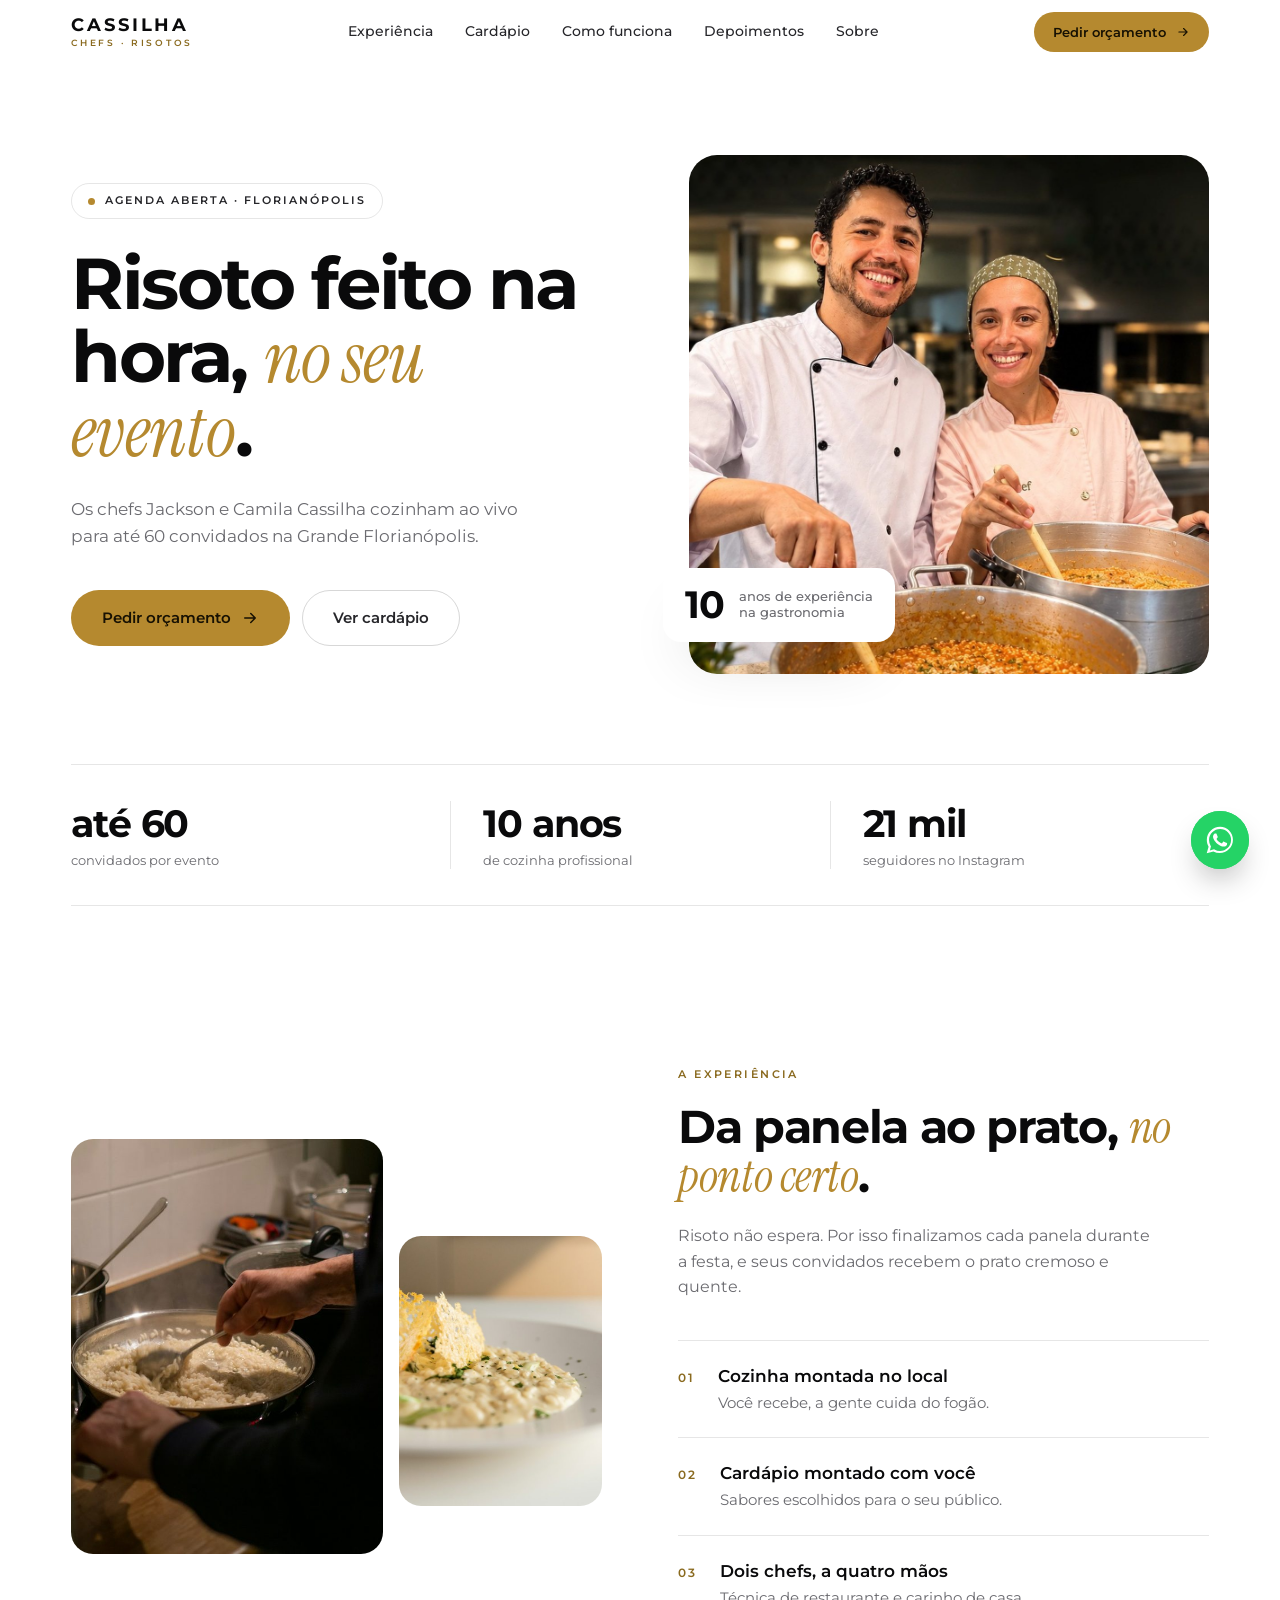
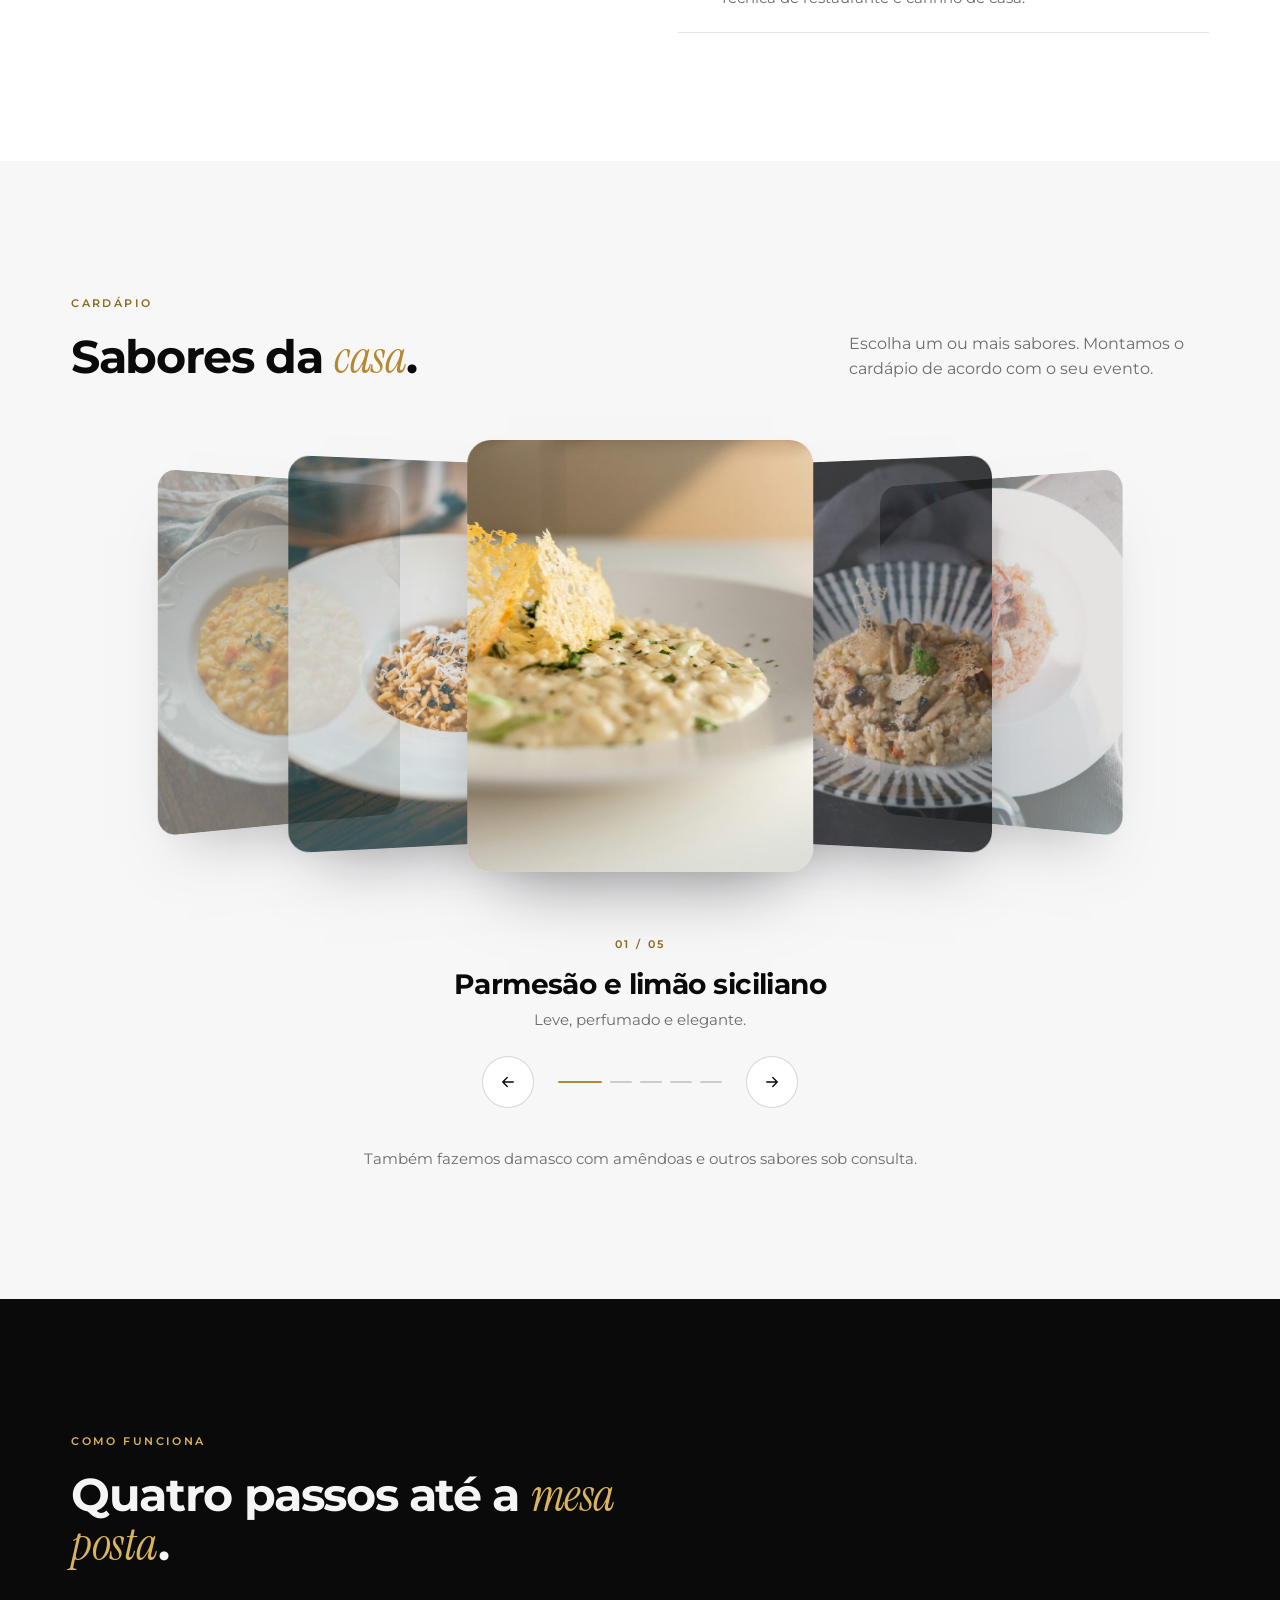
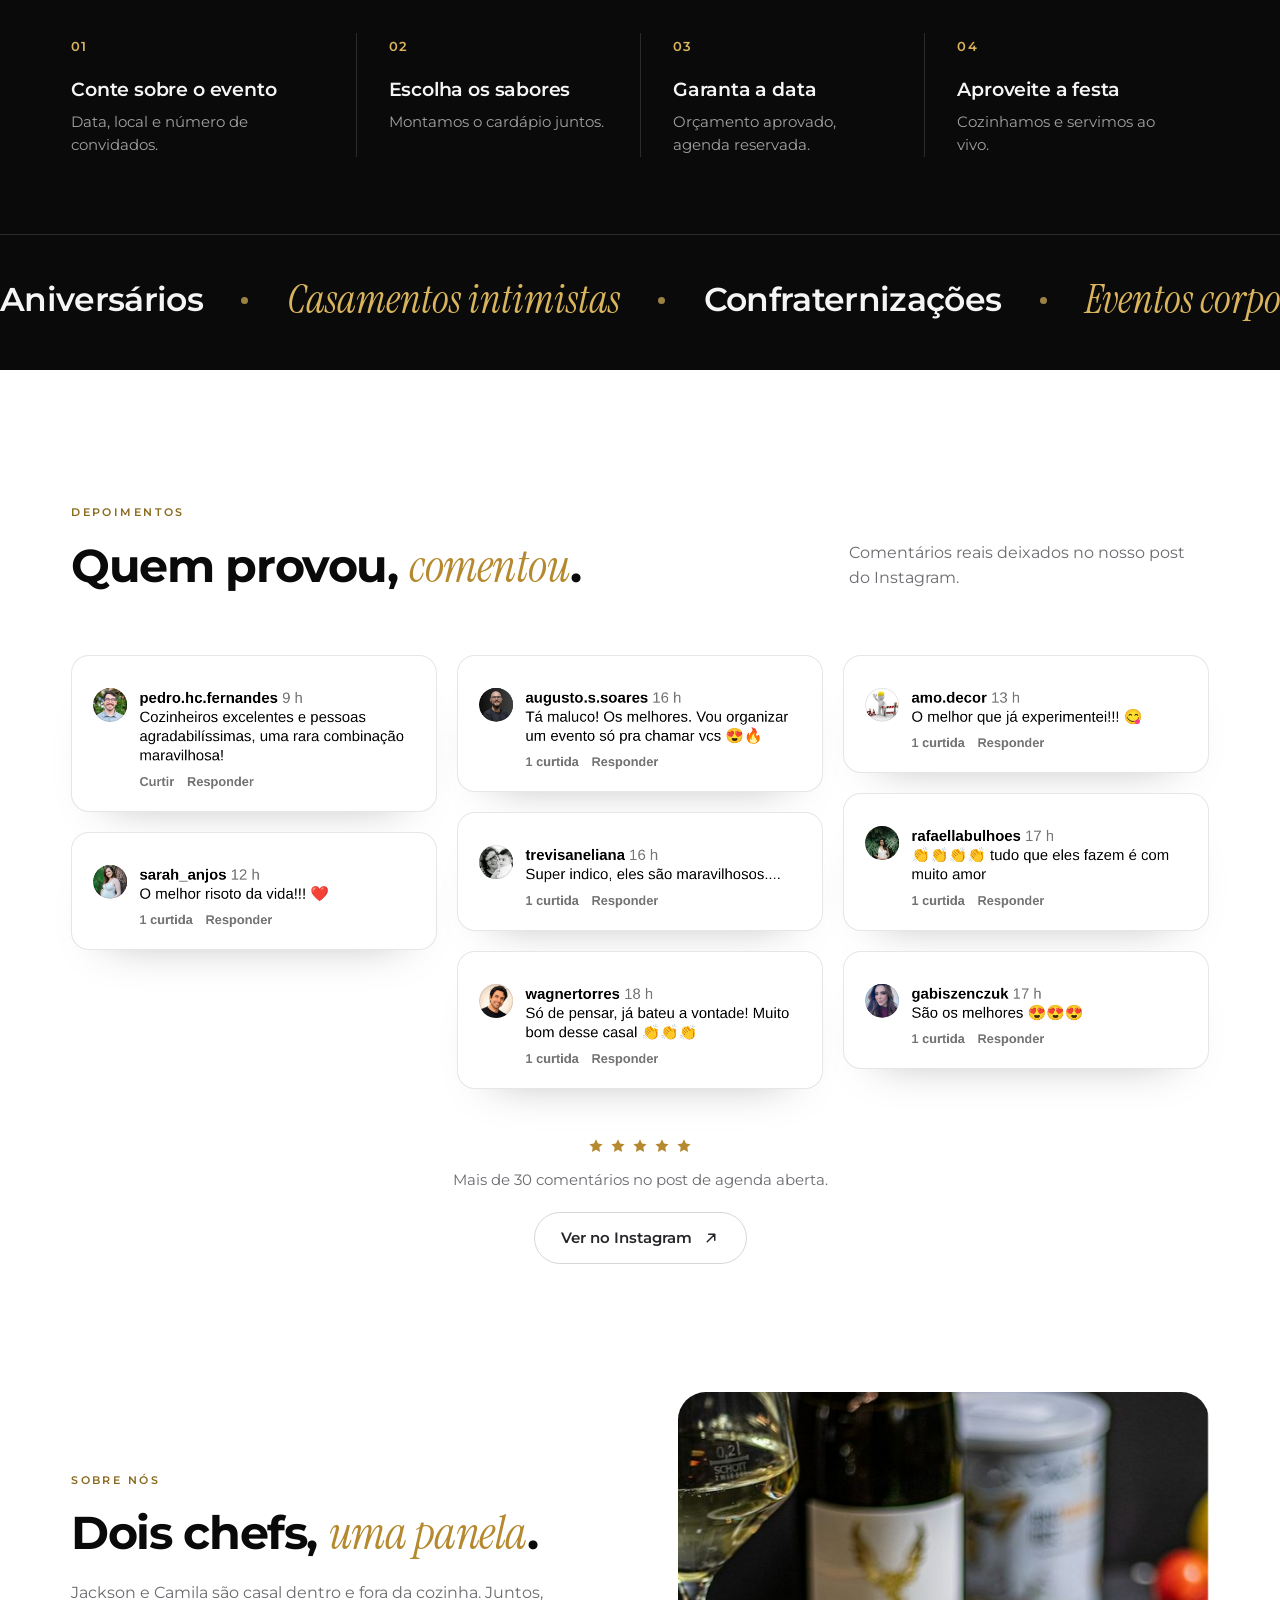
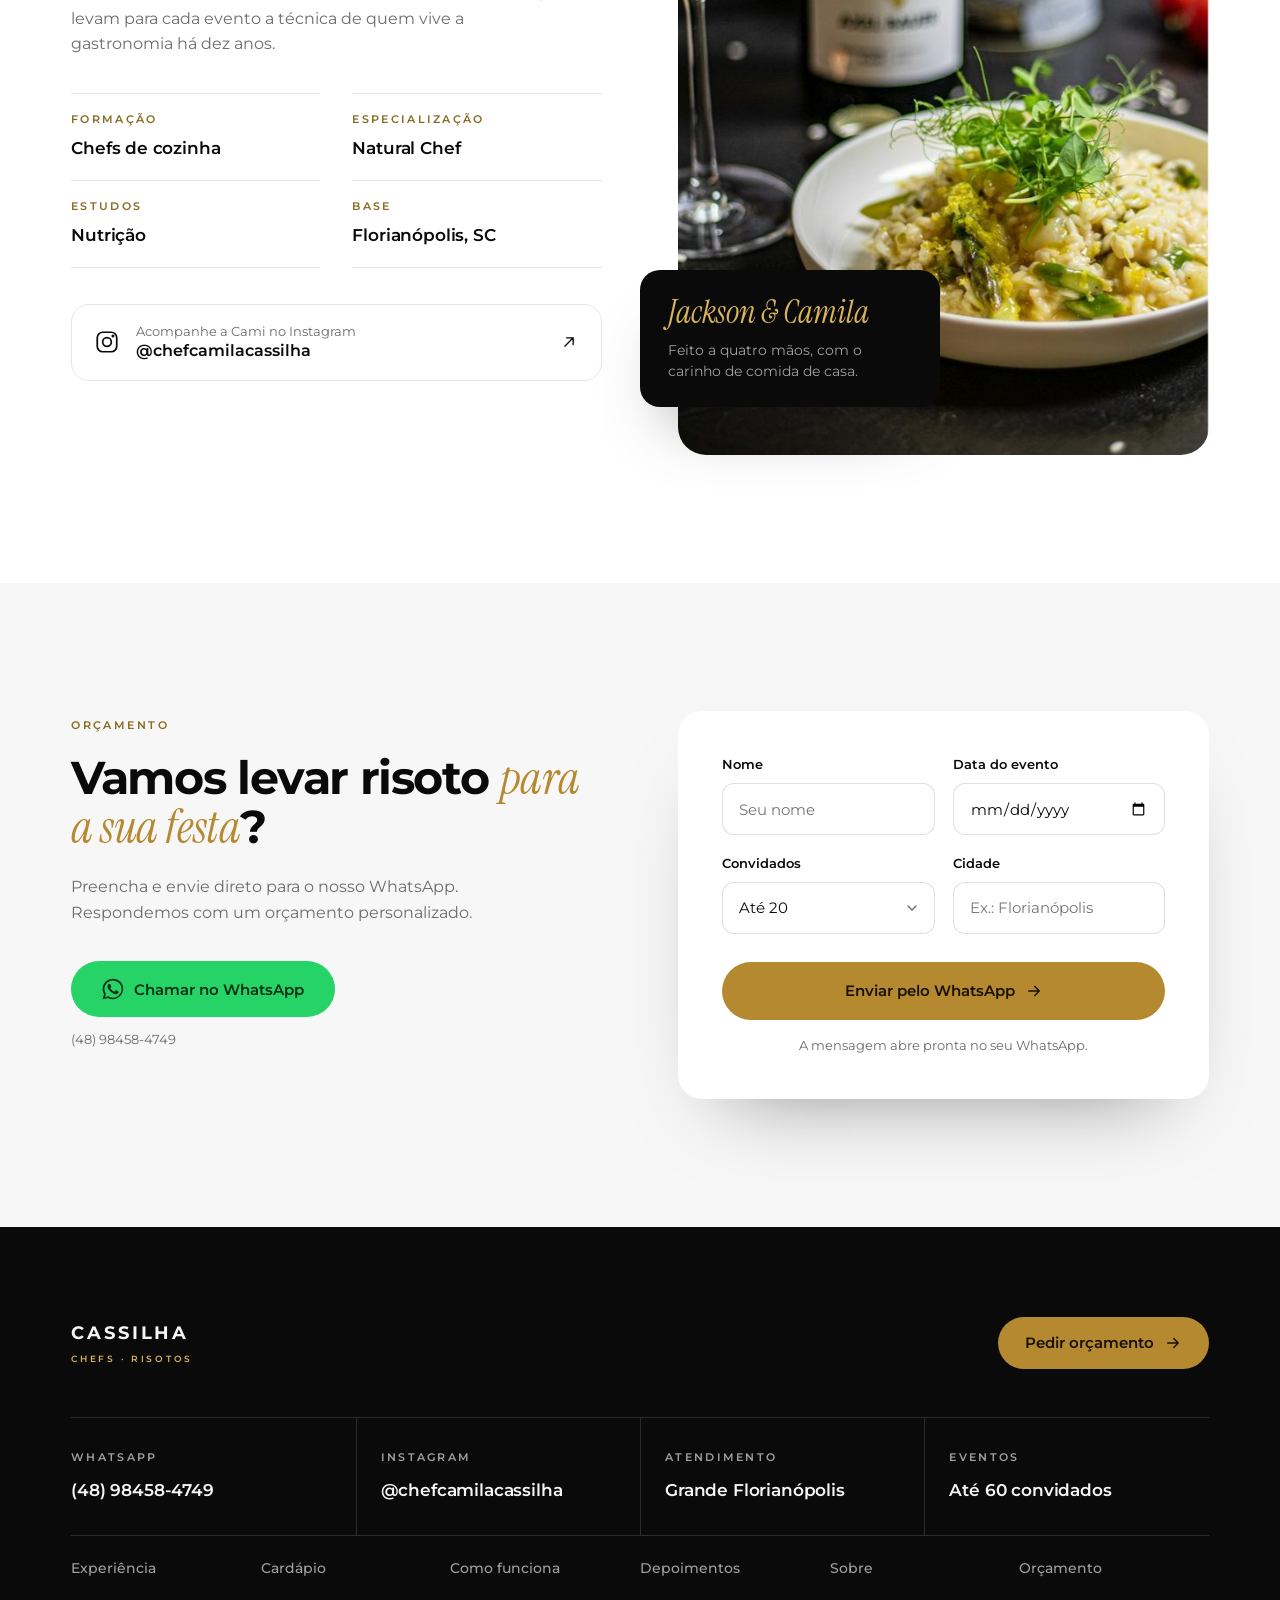
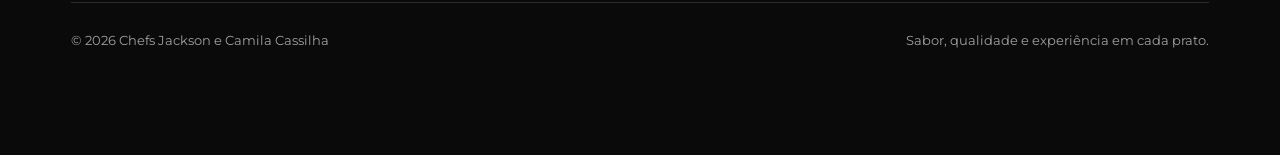
==== index.html @ e29309ba "Carrossel 3D, prints reais de depoimentos, faixa de eventos, menu compacto e botão flutuante de What" ====
<!DOCTYPE html>
<html lang="pt-BR">
<head>
<meta charset="UTF-8">
<meta name="viewport" content="width=device-width, initial-scale=1">
<title>Chefs Cassilha · Risoto para eventos em Florianópolis</title>
<meta name="description" content="Os chefs Jackson e Camila Cassilha cozinham risoto ao vivo no seu evento, para até 60 convidados na Grande Florianópolis. Peça seu orçamento pelo WhatsApp.">
<meta property="og:title" content="Chefs Cassilha · Risoto feito na hora, no seu evento">
<meta property="og:description" content="Risoto finalizado ao vivo para até 60 convidados na Grande Florianópolis. Agenda aberta.">
<meta property="og:image" content="https://luizpborba.github.io/chef-camila-cassilha/img/chefs.jpg">
<meta property="og:url" content="https://luizpborba.github.io/chef-camila-cassilha/">
<meta property="og:type" content="website">
<meta name="theme-color" content="#ffffff">
<link rel="icon" href="data:image/svg+xml,<svg xmlns='http://www.w3.org/2000/svg' viewBox='0 0 64 64'><rect width='64' height='64' rx='14' fill='%230A0A0B'/><text x='32' y='44' font-family='Arial' font-weight='700' font-size='34' fill='%23D9B45C' text-anchor='middle'>C</text></svg>">
<link rel="preconnect" href="https://fonts.googleapis.com">
<link rel="preconnect" href="https://fonts.gstatic.com" crossorigin>
<link href="https://fonts.googleapis.com/css2?family=Montserrat:wght@400;500;600;700&family=Instrument+Serif:ital@1&display=swap" rel="stylesheet">
<link rel="stylesheet" href="css/style.css">
</head>
<body>

<header class="topo" id="topo">
  <div class="wrap topo-in">
    <a href="#inicio" class="logo" aria-label="Chefs Cassilha, início">
      <span class="logo-nome">CASSILHA</span>
      <span class="logo-sub">CHEFS · RISOTOS</span>
    </a>
    <nav class="nav" id="nav" aria-label="Principal">
      <a href="#experiencia">Experiência</a>
      <a href="#cardapio">Cardápio</a>
      <a href="#como-funciona">Como funciona</a>
      <a href="#depoimentos">Depoimentos</a>
      <a href="#sobre">Sobre</a>
      <a href="#contato" class="nav-cta">Pedir orçamento</a>
    </nav>
    <div class="topo-acoes">
      <a class="btn btn-ouro btn-sm" href="https://wa.me/5548984584749?text=Ol%C3%A1!%20Vim%20pelo%20site%20e%20quero%20um%20or%C3%A7amento%20de%20risoto%20para%20o%20meu%20evento." target="_blank" rel="noopener" data-evento="whatsapp_topo">
        <span class="so-desk">Pedir orçamento</span><span class="so-mob">Orçamento</span>
        <svg viewBox="0 0 24 24" aria-hidden="true"><path d="M5 12h14M13 6l6 6-6 6"/></svg>
      </a>
      <button class="burger" id="burger" aria-label="Abrir menu" aria-expanded="false" aria-controls="nav">
        <span></span><span></span>
      </button>
    </div>
  </div>
</header>

<main>
  <!-- Hero -->
  <section class="hero" id="inicio">
    <div class="wrap hero-grid">
      <div class="hero-texto revela">
        <span class="selo"><i></i>AGENDA ABERTA · FLORIANÓPOLIS</span>
        <h1>Risoto feito na hora, <em>no seu evento</em>.</h1>
        <p class="lead">Os chefs Jackson e Camila Cassilha cozinham ao vivo para até 60 convidados na Grande Florianópolis.</p>
        <div class="ctas">
          <a class="btn btn-ouro btn-lg" href="https://wa.me/5548984584749?text=Ol%C3%A1!%20Vim%20pelo%20site%20e%20quero%20um%20or%C3%A7amento%20de%20risoto%20para%20o%20meu%20evento." target="_blank" rel="noopener" data-evento="whatsapp_hero">
            Pedir orçamento
            <svg viewBox="0 0 24 24" aria-hidden="true"><path d="M5 12h14M13 6l6 6-6 6"/></svg>
          </a>
          <a class="btn btn-linha btn-lg" href="#cardapio">Ver cardápio</a>
        </div>
      </div>
      <figure class="hero-foto revela">
        <img src="img/chefs.jpg" alt="Chefs Jackson e Camila Cassilha sorrindo enquanto preparam risoto em grandes panelas" width="1400" height="1155" fetchpriority="high">
        <figcaption class="hero-selo">
          <strong>10</strong>
          <span>anos de experiência<br>na gastronomia</span>
        </figcaption>
      </figure>
    </div>
  </section>

  <!-- Números -->
  <section class="numeros">
    <div class="wrap">
      <div class="stats revela">
        <div><strong>até 60</strong><span>convidados por evento</span></div>
        <div><strong>10 anos</strong><span>de cozinha profissional</span></div>
        <div><strong>21 mil</strong><span>seguidores no Instagram</span></div>
      </div>
    </div>
  </section>

  <!-- Experiência -->
  <section class="sec experiencia" id="experiencia">
    <div class="wrap split">
      <div class="exp-fotos revela">
        <img class="exp-a" src="img/preparo.jpg" alt="Chef mexendo o risoto na panela" width="1100" height="733" loading="lazy">
        <img class="exp-b" src="img/risoto-parmesao.jpg" alt="Prato de risoto cremoso com crocante de parmesão" width="1100" height="705" loading="lazy">
      </div>
      <div class="revela">
        <span class="rotulo">A EXPERIÊNCIA</span>
        <h2>Da panela ao prato, <em>no ponto certo</em>.</h2>
        <p class="lead">Risoto não espera. Por isso finalizamos cada panela durante a festa, e seus convidados recebem o prato cremoso e quente.</p>
        <ol class="lista">
          <li><span>01</span><div><strong>Cozinha montada no local</strong><p>Você recebe, a gente cuida do fogão.</p></div></li>
          <li><span>02</span><div><strong>Cardápio montado com você</strong><p>Sabores escolhidos para o seu público.</p></div></li>
          <li><span>03</span><div><strong>Dois chefs, a quatro mãos</strong><p>Técnica de restaurante e carinho de casa.</p></div></li>
        </ol>
      </div>
    </div>
  </section>

  <!-- Cardápio -->
  <section class="sec cinza cardapio" id="cardapio">
    <div class="wrap">
      <div class="sec-topo revela">
        <div>
          <span class="rotulo">CARDÁPIO</span>
          <h2>Sabores da <em>casa</em>.</h2>
        </div>
        <p>Escolha um ou mais sabores. Montamos o cardápio de acordo com o seu evento.</p>
      </div>
    </div>

    <div class="carrossel" id="carrossel" role="region" aria-roledescription="carrossel" aria-label="Sabores de risoto" tabindex="0">
      <div class="carrossel-palco">
        <figure class="slide" data-nome="Parmesão e limão siciliano" data-desc="Leve, perfumado e elegante.">
          <img src="img/risoto-parmesao.jpg" alt="Risoto de parmesão com crocante de queijo" width="1100" height="705" draggable="false">
        </figure>
        <figure class="slide" data-nome="Funghi" data-desc="Cogumelos e aroma intenso.">
          <img src="img/risoto-funghi.jpg" alt="Risoto de cogumelos em prato listrado" width="900" height="1125" draggable="false" decoding="async">
        </figure>
        <figure class="slide" data-nome="Camarão" data-desc="A cara da ilha.">
          <img src="img/risoto-camarao.jpg" alt="Risoto de camarão em prato branco" width="900" height="1350" draggable="false" decoding="async">
        </figure>
        <figure class="slide" data-nome="Abóbora" data-desc="Cremoso e acolhedor.">
          <img src="img/risoto-abobora.jpg" alt="Risoto de abóbora em prato de porcelana" width="900" height="1329" draggable="false" decoding="async">
        </figure>
        <figure class="slide" data-nome="Alho-poró" data-desc="O preferido de quem já provou.">
          <img src="img/risoto-alho-poro.jpg" alt="Risoto de alho-poró com parmesão em prato branco" width="1100" height="733" draggable="false" decoding="async">
        </figure>
      </div>
      <div class="carrossel-info">
        <span class="carrossel-num" id="car-num">01 / 05</span>
        <h3 id="car-nome" aria-live="polite">Parmesão e limão siciliano</h3>
        <p id="car-desc">Leve, perfumado e elegante.</p>
      </div>
      <div class="carrossel-ctrl">
        <button class="seta" id="car-ant" aria-label="Sabor anterior"><svg viewBox="0 0 24 24" aria-hidden="true"><path d="M19 12H5M11 6l-6 6 6 6"/></svg></button>
        <div class="pontos" id="car-pontos" role="tablist" aria-label="Escolher sabor"></div>
        <button class="seta" id="car-prox" aria-label="Próximo sabor"><svg viewBox="0 0 24 24" aria-hidden="true"><path d="M5 12h14M13 6l6 6-6 6"/></svg></button>
      </div>
    </div>

    <div class="wrap">
      <p class="nota">Também fazemos damasco com amêndoas e outros sabores sob consulta.</p>
    </div>
  </section>

  <!-- Como funciona -->
  <section class="escura passos-sec" id="como-funciona">
      <div class="wrap">
        <span class="rotulo">COMO FUNCIONA</span>
        <h2 class="h2-largo">Quatro passos até a <em>mesa posta</em>.</h2>
        <ol class="passos" id="passos">
          <li><span>01</span><h3>Conte sobre o evento</h3><p>Data, local e número de convidados.</p></li>
          <li><span>02</span><h3>Escolha os sabores</h3><p>Montamos o cardápio juntos.</p></li>
          <li><span>03</span><h3>Garanta a data</h3><p>Orçamento aprovado, agenda reservada.</p></li>
          <li><span>04</span><h3>Aproveite a festa</h3><p>Cozinhamos e servimos ao vivo.</p></li>
        </ol>
      </div>
  </section>

  <div class="faixa" aria-label="Tipos de evento: aniversários, casamentos intimistas, confraternizações, eventos corporativos, jantares em casa, chás e batizados">
    <div class="faixa-trilho" aria-hidden="true">
      <span>Aniversários</span><i></i><em>Casamentos intimistas</em><i></i><span>Confraternizações</span><i></i><em>Eventos corporativos</em><i></i><span>Jantares em casa</span><i></i><em>Chás e batizados</em><i></i>
      <span>Aniversários</span><i></i><em>Casamentos intimistas</em><i></i><span>Confraternizações</span><i></i><em>Eventos corporativos</em><i></i><span>Jantares em casa</span><i></i><em>Chás e batizados</em><i></i>
    </div>
  </div>

  <!-- Depoimentos -->
  <section class="sec" id="depoimentos">
    <div class="wrap">
      <div class="sec-topo revela">
        <div>
          <span class="rotulo">DEPOIMENTOS</span>
          <h2>Quem provou, <em>comentou</em>.</h2>
        </div>
        <p>Comentários reais deixados no nosso post do Instagram.</p>
      </div>
      <div class="prints">
        <figure class="print revela"><img src="img/depoimentos/pedro-hc-fernandes.png" alt="Comentário de pedro.hc.fernandes no Instagram: Cozinheiros excelentes e pessoas agradabilíssimas, uma rara combinação maravilhosa!" width="608" height="242" loading="lazy"></figure>
        <figure class="print revela"><img src="img/depoimentos/sarah_anjos.png" alt="Comentário de sarah_anjos no Instagram: O melhor risoto da vida!" width="608" height="170" loading="lazy"></figure>
        <figure class="print revela"><img src="img/depoimentos/augusto-s-soares.png" alt="Comentário de augusto.s.soares no Instagram: Tá maluco! Os melhores. Vou organizar um evento só pra chamar vcs" width="608" height="206" loading="lazy"></figure>
        <figure class="print revela"><img src="img/depoimentos/trevisaneliana.png" alt="Comentário de trevisaneliana no Instagram: Super indico, eles são maravilhosos" width="608" height="170" loading="lazy"></figure>
        <figure class="print revela"><img src="img/depoimentos/wagnertorres.png" alt="Comentário de wagnertorres no Instagram: Só de pensar, já bateu a vontade! Muito bom desse casal" width="608" height="206" loading="lazy"></figure>
        <figure class="print revela"><img src="img/depoimentos/amo-decor.png" alt="Comentário de amo.decor no Instagram: O melhor que já experimentei!" width="608" height="170" loading="lazy"></figure>
        <figure class="print revela"><img src="img/depoimentos/rafaellabulhoes.png" alt="Comentário de rafaellabulhoes no Instagram: tudo que eles fazem é com muito amor" width="608" height="206" loading="lazy"></figure>
        <figure class="print revela"><img src="img/depoimentos/gabiszenczuk.png" alt="Comentário de gabiszenczuk no Instagram: São os melhores" width="608" height="170" loading="lazy"></figure>
      </div>
      <div class="prints-rodape revela">
        <span class="estrelas" aria-hidden="true">
          <svg viewBox="0 0 24 24"><path d="M12 3l2.7 5.6 6.1.9-4.4 4.3 1 6.1L12 17l-5.4 2.9 1-6.1-4.4-4.3 6.1-.9z"/></svg><svg viewBox="0 0 24 24"><path d="M12 3l2.7 5.6 6.1.9-4.4 4.3 1 6.1L12 17l-5.4 2.9 1-6.1-4.4-4.3 6.1-.9z"/></svg><svg viewBox="0 0 24 24"><path d="M12 3l2.7 5.6 6.1.9-4.4 4.3 1 6.1L12 17l-5.4 2.9 1-6.1-4.4-4.3 6.1-.9z"/></svg><svg viewBox="0 0 24 24"><path d="M12 3l2.7 5.6 6.1.9-4.4 4.3 1 6.1L12 17l-5.4 2.9 1-6.1-4.4-4.3 6.1-.9z"/></svg><svg viewBox="0 0 24 24"><path d="M12 3l2.7 5.6 6.1.9-4.4 4.3 1 6.1L12 17l-5.4 2.9 1-6.1-4.4-4.3 6.1-.9z"/></svg>
        </span>
        <p>Mais de 30 comentários no post de agenda aberta.</p>
        <a class="btn btn-linha" href="https://www.instagram.com/p/Dd9besVB2xC/" target="_blank" rel="noopener">Ver no Instagram
          <svg viewBox="0 0 24 24" aria-hidden="true"><path d="M7 17L17 7M9 7h8v8"/></svg>
        </a>
      </div>
    </div>
  </section>

  <!-- Sobre -->
  <section class="sec sobre" id="sobre">
    <div class="wrap split">
      <div class="sobre-texto revela">
        <span class="rotulo">SOBRE NÓS</span>
        <h2>Dois chefs, <em>uma panela</em>.</h2>
        <p class="lead">Jackson e Camila são casal dentro e fora da cozinha. Juntos, levam para cada evento a técnica de quem vive a gastronomia há dez anos.</p>
        <dl class="ficha">
          <div><dt>Formação</dt><dd>Chefs de cozinha</dd></div>
          <div><dt>Especialização</dt><dd>Natural Chef</dd></div>
          <div><dt>Estudos</dt><dd>Nutrição</dd></div>
          <div><dt>Base</dt><dd>Florianópolis, SC</dd></div>
        </dl>
        <a class="link-insta" href="https://www.instagram.com/chefcamilacassilha/" target="_blank" rel="noopener">
          <svg viewBox="0 0 24 24" aria-hidden="true"><rect x="3" y="3" width="18" height="18" rx="5"/><circle cx="12" cy="12" r="4"/><circle cx="17.5" cy="6.5" r=".6"/></svg>
          <span>Acompanhe a Cami no Instagram<b>@chefcamilacassilha</b></span>
          <svg class="seta-link" viewBox="0 0 24 24" aria-hidden="true"><path d="M7 17L17 7M9 7h8v8"/></svg>
        </a>
      </div>
      <div class="sobre-visual revela">
        <div class="sobre-moldura" id="sobre-moldura">
          <img src="img/mesa-vinho.jpg" alt="Mesa posta com risoto, taça de vinho branco e tomates frescos" width="1300" height="866" loading="lazy">
        </div>
        <div class="sobre-cartao">
          <span class="sobre-assina">Jackson &amp; Camila</span>
          <span class="sobre-frase">Feito a quatro mãos, com o carinho de comida de casa.</span>
        </div>
      </div>
    </div>
  </section>

  <!-- Orçamento -->
  <section class="sec cinza" id="contato">
    <div class="wrap split contato">
      <div class="revela">
        <span class="rotulo">ORÇAMENTO</span>
        <h2>Vamos levar risoto <em>para a sua festa</em>?</h2>
        <p class="lead">Preencha e envie direto para o nosso WhatsApp. Respondemos com um orçamento personalizado.</p>
        <div class="zap-direto">
          <a class="btn btn-zap btn-lg" href="https://wa.me/5548984584749?text=Ol%C3%A1%2C%20Chefs%20Jackson%20e%20Camila!%20Vim%20pelo%20site%20e%20quero%20conversar%20sobre%20risoto%20para%20o%20meu%20evento." target="_blank" rel="noopener" data-evento="whatsapp_botao">
            <svg class="ic-zap" viewBox="0 0 24 24" aria-hidden="true"><path d="M17.47 14.38c-.3-.15-1.75-.86-2.02-.96-.27-.1-.47-.15-.67.15-.2.3-.77.96-.94 1.16-.17.2-.35.22-.64.07-.3-.15-1.25-.46-2.38-1.47-.88-.79-1.47-1.76-1.65-2.06-.17-.3-.02-.46.13-.6.13-.14.3-.35.45-.52.15-.18.2-.3.3-.5.1-.2.05-.37-.03-.52-.07-.15-.67-1.6-.92-2.2-.24-.58-.49-.5-.67-.5h-.57c-.2 0-.52.07-.8.37-.27.3-1.04 1.02-1.04 2.48s1.07 2.88 1.21 3.08c.15.2 2.1 3.2 5.08 4.49.71.3 1.27.49 1.7.63.71.23 1.36.2 1.88.12.57-.09 1.75-.72 2-1.41.25-.7.25-1.29.17-1.41-.07-.13-.27-.2-.57-.35M12.05 21.5h-.01a9.4 9.4 0 0 1-4.8-1.32l-.34-.2-3.57.94.95-3.48-.22-.36a9.42 9.42 0 0 1-1.44-5.02c0-5.2 4.23-9.44 9.44-9.44a9.4 9.4 0 0 1 9.43 9.45c0 5.2-4.23 9.43-9.44 9.43m8.03-17.47A11.3 11.3 0 0 0 12.05.7C5.8.7.7 5.79.7 12.05c0 2 .52 3.95 1.52 5.67L.6 23.3l5.72-1.5a11.3 11.3 0 0 0 5.42 1.38h.01c6.25 0 11.35-5.09 11.35-11.35 0-3.03-1.18-5.88-3.32-8.02"/></svg>
            Chamar no WhatsApp
          </a>
          <span>(48) 98458-4749</span>
        </div>
      </div>
      <form class="form revela" id="form-orc" novalidate>
        <div class="form-grid">
          <label>Nome<input class="campo" type="text" name="nome" autocomplete="name" placeholder="Seu nome" required></label>
          <label>Data do evento<input class="campo" type="date" name="data"></label>
          <label>Convidados
            <select class="campo" name="convidados">
              <option>Até 20</option>
              <option>21 a 40</option>
              <option>41 a 60</option>
              <option>Ainda não sei</option>
            </select>
          </label>
          <label>Cidade<input class="campo" type="text" name="local" placeholder="Ex.: Florianópolis"></label>
        </div>
        <button class="btn btn-ouro btn-lg btn-cheio" type="submit" data-evento="whatsapp_formulario">
          Enviar pelo WhatsApp
          <svg viewBox="0 0 24 24" aria-hidden="true"><path d="M5 12h14M13 6l6 6-6 6"/></svg>
        </button>
        <p class="form-nota">A mensagem abre pronta no seu WhatsApp.</p>
      </form>
    </div>
  </section>
</main>

<footer class="rodape">
  <div class="wrap">
    <div class="rodape-topo">
      <div>
        <span class="logo-nome">CASSILHA</span>
        <span class="logo-sub">CHEFS · RISOTOS</span>
      </div>
      <a class="btn btn-ouro" href="#contato">Pedir orçamento
        <svg viewBox="0 0 24 24" aria-hidden="true"><path d="M5 12h14M13 6l6 6-6 6"/></svg>
      </a>
    </div>
    <div class="rodape-grade">
      <a class="celula" href="https://wa.me/5548984584749" target="_blank" rel="noopener" data-evento="whatsapp_rodape">
        <span>WhatsApp</span><strong>(48) 98458-4749</strong>
      </a>
      <a class="celula" href="https://www.instagram.com/chefcamilacassilha/" target="_blank" rel="noopener">
        <span>Instagram</span><strong>@chefcamilacassilha</strong>
      </a>
      <div class="celula">
        <span>Atendimento</span><strong>Grande Florianópolis</strong>
      </div>
      <div class="celula">
        <span>Eventos</span><strong>Até 60 convidados</strong>
      </div>
    </div>
    <nav class="rodape-menu" aria-label="Rodapé">
      <a href="#experiencia">Experiência</a>
      <a href="#cardapio">Cardápio</a>
      <a href="#como-funciona">Como funciona</a>
      <a href="#depoimentos">Depoimentos</a>
      <a href="#sobre">Sobre</a>
      <a href="#contato">Orçamento</a>
    </nav>
    <div class="rodape-base">
      <span>© <span id="ano">2026</span> Chefs Jackson e Camila Cassilha</span>
      <span>Sabor, qualidade e experiência em cada prato.</span>
    </div>
  </div>
</footer>

<a class="zap-flutua" href="https://wa.me/5548984584749?text=Ol%C3%A1%2C%20Chefs%20Jackson%20e%20Camila!%20Vim%20pelo%20site%20e%20quero%20um%20or%C3%A7amento%20de%20risoto." target="_blank" rel="noopener" aria-label="Conversar no WhatsApp" data-evento="whatsapp_flutuante">
  <svg class="ic-zap" viewBox="0 0 24 24" aria-hidden="true"><path d="M17.47 14.38c-.3-.15-1.75-.86-2.02-.96-.27-.1-.47-.15-.67.15-.2.3-.77.96-.94 1.16-.17.2-.35.22-.64.07-.3-.15-1.25-.46-2.38-1.47-.88-.79-1.47-1.76-1.65-2.06-.17-.3-.02-.46.13-.6.13-.14.3-.35.45-.52.15-.18.2-.3.3-.5.1-.2.05-.37-.03-.52-.07-.15-.67-1.6-.92-2.2-.24-.58-.49-.5-.67-.5h-.57c-.2 0-.52.07-.8.37-.27.3-1.04 1.02-1.04 2.48s1.07 2.88 1.21 3.08c.15.2 2.1 3.2 5.08 4.49.71.3 1.27.49 1.7.63.71.23 1.36.2 1.88.12.57-.09 1.75-.72 2-1.41.25-.7.25-1.29.17-1.41-.07-.13-.27-.2-.57-.35M12.05 21.5h-.01a9.4 9.4 0 0 1-4.8-1.32l-.34-.2-3.57.94.95-3.48-.22-.36a9.42 9.42 0 0 1-1.44-5.02c0-5.2 4.23-9.44 9.44-9.44a9.4 9.4 0 0 1 9.43 9.45c0 5.2-4.23 9.43-9.44 9.43m8.03-17.47A11.3 11.3 0 0 0 12.05.7C5.8.7.7 5.79.7 12.05c0 2 .52 3.95 1.52 5.67L.6 23.3l5.72-1.5a11.3 11.3 0 0 0 5.42 1.38h.01c6.25 0 11.35-5.09 11.35-11.35 0-3.03-1.18-5.88-3.32-8.02"/></svg>
  <span class="zap-flutua-dica">Fale com a gente</span>
</a>

<script src="js/main.js" defer></script>
</body>
</html>
---- css/style.css ----
:root {
  --branco: #ffffff;
  --cinza-1: #F7F7F8;
  --cinza-2: #EFEFF1;
  --tinta: #0A0A0B;
  --tinta-2: #26262A;
  --texto: #6B6B70;
  --linha: rgba(10, 10, 11, .10);
  --linha-forte: rgba(10, 10, 11, .16);
  --ouro: #B5892F;
  --ouro-hover: #C99A3A;
  --ouro-texto: #8A6A1F;
  --ouro-claro: #D9B45C;
  --sobre-ouro: #171103;
  --inv-texto: #F5F5F6;
  --inv-suave: rgba(245, 245, 246, .64);
  --inv-linha: rgba(245, 245, 246, .14);
  --inv-linha-2: rgba(245, 245, 246, .22);
  --sombra: 0 40px 80px -50px rgba(10, 10, 11, .5);
  --fonte: "Montserrat", system-ui, -apple-system, "Segoe UI", sans-serif;
  --serifa: "Instrument Serif", Georgia, serif;
  --raio: 22px;
  --sec: clamp(80px, 10vw, 150px);
  --ease: cubic-bezier(.19, 1, .22, 1);
}

* { box-sizing: border-box; margin: 0; padding: 0; }
html { scroll-behavior: smooth; scroll-padding-top: 76px; }
body {
  font-family: var(--fonte);
  font-size: 16px;
  line-height: 1.6;
  color: var(--tinta);
  background: var(--branco);
  -webkit-font-smoothing: antialiased;
  overflow-x: hidden;
}
img { display: block; max-width: 100%; height: auto; }
a { color: inherit; }
ul, ol { list-style: none; }
.wrap { width: 100%; max-width: 1240px; margin: 0 auto; padding: 0 clamp(20px, 4vw, 56px); }

/* ---------- tipografia ---------- */
h1, h2, h3 { font-weight: 700; letter-spacing: -0.03em; line-height: 1.06; }
h1 { font-size: clamp(40px, 5.6vw, 76px); line-height: 1.02; letter-spacing: -0.035em; }
h2 { font-size: clamp(32px, 3.6vw, 52px); margin-top: 18px; }
h3 { font-size: 19px; font-weight: 600; letter-spacing: -0.01em; line-height: 1.3; }
h1 em, h2 em, .citacao em {
  font-family: var(--serifa);
  font-style: italic;
  font-weight: 400;
  color: var(--ouro);
  letter-spacing: -0.01em;
}
.lead { margin-top: 22px; max-width: 480px; font-size: clamp(16px, 1.25vw, 18px); color: var(--texto); }
.rotulo { display: inline-block; font-size: 11px; font-weight: 600; letter-spacing: .22em; color: var(--ouro-texto); }

/* ---------- botões ---------- */
.btn {
  display: inline-flex; align-items: center; justify-content: center; gap: 10px;
  height: 52px; padding: 0 26px; border-radius: 999px;
  font: 600 14.5px/1 var(--fonte); text-decoration: none; white-space: nowrap;
  border: 1px solid transparent; cursor: pointer;
  transition: background .2s, color .2s, border-color .2s, transform .2s;
}
.btn svg { width: 18px; height: 18px; fill: none; stroke: currentColor; stroke-width: 2; stroke-linecap: round; stroke-linejoin: round; flex: none; }
.btn-sm { height: 40px; padding: 0 18px; font-size: 13px; }
.btn-sm svg { width: 14px; height: 14px; }
.btn-lg { height: 56px; padding: 0 30px; font-size: 15px; }
.btn-ouro { background: var(--ouro); color: var(--sobre-ouro); }
.btn-ouro:hover { background: var(--ouro-hover); transform: translateY(-1px); }
.btn-linha { border-color: var(--linha-forte); color: var(--tinta-2); }
.btn-linha:hover { border-color: var(--tinta); color: var(--tinta); }
.btn-cheio { width: 100%; margin-top: 28px; height: 58px; }
.btn:focus-visible, .nav a:focus-visible, .burger:focus-visible { outline: 2px solid var(--ouro); outline-offset: 3px; }
.so-mob { display: none; }

/* ---------- topo ---------- */
.topo {
  position: sticky; top: 0; z-index: 50;
  background: rgba(255, 255, 255, .92);
  -webkit-backdrop-filter: blur(12px); backdrop-filter: blur(12px);
  border-bottom: 1px solid transparent;
  transition: border-color .3s;
}
.topo.rolou { border-bottom-color: rgba(10, 10, 11, .07); }
.topo-in { display: flex; align-items: center; justify-content: space-between; gap: 24px; height: 64px; }
.logo { text-decoration: none; display: flex; flex-direction: column; line-height: 1; flex: none; white-space: nowrap; }
.logo-nome { display: block; font-size: 18px; font-weight: 700; letter-spacing: .16em; }
.logo-sub { display: block; margin-top: 5px; font-size: 8.5px; font-weight: 600; letter-spacing: .32em; color: var(--ouro-texto); }
.nav { display: flex; align-items: center; gap: 32px; }
.nav a { text-decoration: none; font-size: 13.5px; font-weight: 500; color: var(--tinta-2); transition: color .2s; }
.nav a:hover { color: var(--ouro-texto); }
.nav .nav-cta { display: none; }
.topo-acoes { display: flex; align-items: center; gap: 10px; }
.burger { display: none; width: 40px; height: 40px; border-radius: 50%; border: 1px solid var(--linha-forte); background: var(--branco); cursor: pointer; position: relative; }
.burger span { position: absolute; left: 12px; right: 12px; height: 1.5px; background: var(--tinta); border-radius: 2px; transition: transform .3s var(--ease), top .3s var(--ease); }
.burger span:first-child { top: 16px; }
.burger span:last-child { top: 22px; }
.burger[aria-expanded="true"] span:first-child { top: 19px; transform: rotate(45deg); }
.burger[aria-expanded="true"] span:last-child { top: 19px; transform: rotate(-45deg); }

/* ---------- hero ---------- */
.hero { padding: clamp(48px, 7vw, 104px) 0 clamp(56px, 7vw, 96px); }
.hero-grid { display: grid; grid-template-columns: minmax(0, 1.02fr) minmax(0, .98fr); gap: clamp(40px, 6vw, 88px); align-items: center; }
.hero-texto { display: flex; flex-direction: column; align-items: flex-start; }
.selo {
  display: inline-flex; align-items: center; gap: 10px;
  padding: 8px 16px; border: 1px solid var(--linha); border-radius: 999px;
  font-size: 11px; font-weight: 600; letter-spacing: .18em; color: var(--tinta-2);
}
.selo i { width: 7px; height: 7px; border-radius: 50%; background: var(--ouro); }
.hero h1 { margin-top: 28px; }
.hero .lead { margin-top: 28px; max-width: 470px; font-size: clamp(16px, 1.3vw, 19px); }
.ctas { display: flex; flex-wrap: wrap; gap: 12px; margin-top: 40px; }
.hero-foto { position: relative; }
.hero-foto img { width: 100%; aspect-ratio: 1 / 1; object-fit: cover; object-position: 45% 30%; border-radius: 28px; }
.hero-selo {
  position: absolute; left: clamp(-28px, -2vw, -12px); bottom: 32px;
  display: flex; align-items: center; gap: 16px;
  padding: 18px 22px; background: var(--branco); border-radius: 18px; box-shadow: 0 30px 60px -30px rgba(10, 10, 11, .45);
}
.hero-selo strong { font-size: 38px; font-weight: 700; letter-spacing: -.04em; line-height: 1; }
.hero-selo span { font-size: 12.5px; line-height: 1.35; font-weight: 500; color: var(--texto); }

/* ---------- números ---------- */
.numeros { padding-bottom: clamp(64px, 8vw, 112px); }
.stats { display: grid; grid-template-columns: repeat(3, minmax(0, 1fr)); padding: 36px 0; border-top: 1px solid var(--linha); border-bottom: 1px solid var(--linha); }
.stats div { padding: 0 32px; border-left: 1px solid var(--linha); }
.stats div:first-child { padding-left: 0; border-left: 0; }
.stats strong { display: block; font-size: clamp(22px, 3vw, 40px); font-weight: 700; letter-spacing: -.03em; line-height: 1.2; white-space: nowrap; }
.stats span { display: block; margin-top: 4px; font-size: 13px; line-height: 1.4; color: var(--texto); }

/* ---------- seções ---------- */
.sec { padding: var(--sec) 0; }
.cinza { background: var(--cinza-1); }
.escura { background: var(--tinta); color: var(--inv-texto); }
.escura .rotulo { color: var(--ouro-claro); }
.escura h2 em { color: var(--ouro-claro); }
.split { display: grid; grid-template-columns: repeat(2, minmax(0, 1fr)); gap: clamp(40px, 6vw, 96px); align-items: center; }
.sec-topo { display: flex; flex-wrap: wrap; align-items: flex-end; justify-content: space-between; gap: 24px; margin-bottom: clamp(40px, 5vw, 64px); }
.sec-topo p { max-width: 360px; font-size: 15.5px; color: var(--texto); }

/* ---------- experiência ---------- */
.experiencia { padding-top: clamp(32px, 4vw, 56px); }
.exp-fotos { display: grid; grid-template-columns: repeat(5, minmax(0, 1fr)); gap: 16px; align-items: end; }
.exp-fotos img { width: 100%; aspect-ratio: 3 / 4; object-fit: cover; border-radius: var(--raio); }
.exp-a { grid-column: span 3; }
.exp-b { grid-column: span 2; margin-bottom: 48px; object-position: 50% 60%; }
.lista { margin-top: 40px; border-top: 1px solid var(--linha); }
.lista li { display: flex; align-items: baseline; gap: 24px; padding: 22px 0; border-bottom: 1px solid var(--linha); }
.lista li > span { font-size: 12px; font-weight: 600; letter-spacing: .1em; color: var(--ouro-texto); }
.lista strong { display: block; font-size: 17px; font-weight: 600; }
.lista p { margin-top: 2px; font-size: 14.5px; color: var(--texto); }

/* ---------- cardápio: carrossel 3D ---------- */
.cardapio { overflow: hidden; }
.cardapio .sec-topo { margin-bottom: clamp(24px, 3vw, 40px); }
.carrossel { --slide-w: clamp(230px, 27vw, 370px); position: relative; outline: none; }
.carrossel:focus-visible .carrossel-palco { outline: 2px solid var(--ouro); outline-offset: 8px; border-radius: 28px; }
.carrossel-palco {
  position: relative;
  height: calc(var(--slide-w) * 1.25 + 40px);
  padding-top: 20px;
  perspective: 1600px;
  perspective-origin: 50% 45%;
  transform-style: preserve-3d;
  touch-action: pan-y;
  cursor: grab;
  user-select: none; -webkit-user-select: none;
}
.carrossel-palco.arrastando { cursor: grabbing; }
.slide {
  position: absolute; top: 20px; left: 50%;
  width: var(--slide-w); aspect-ratio: 4 / 5;
  border-radius: 24px; overflow: hidden;
  background: var(--cinza-2);
  box-shadow: 0 40px 70px -40px rgba(10, 10, 11, .55);
  transform: translateX(-50%);
  transition: transform 1s var(--ease), opacity .7s var(--ease), filter .7s var(--ease);
  will-change: transform;
  cursor: pointer;
}
.slide img { width: 100%; height: 100%; object-fit: cover; pointer-events: none; }
.slide.ativo { cursor: default; }
.carrossel-palco.arrastando .slide { transition: none; }
.carrossel-info { text-align: center; margin-top: clamp(28px, 3vw, 40px); padding: 0 20px; min-height: 96px; }
.carrossel-num { font-size: 11px; font-weight: 600; letter-spacing: .22em; color: var(--ouro-texto); }
.carrossel-info h3 { margin-top: 10px; font-size: clamp(22px, 2.2vw, 28px); font-weight: 700; letter-spacing: -.02em; }
.carrossel-info p { margin-top: 6px; font-size: 15px; color: var(--texto); }
.carrossel-info .troca { animation: troca .6s var(--ease); }
@keyframes troca { from { opacity: 0; transform: translateY(8px); } to { opacity: 1; transform: none; } }
.carrossel-ctrl { display: flex; align-items: center; justify-content: center; gap: 24px; margin-top: 24px; }
.seta { width: 52px; height: 52px; border-radius: 50%; border: 1px solid var(--linha-forte); background: var(--branco); color: var(--tinta); display: grid; place-items: center; cursor: pointer; transition: border-color .2s, background .2s, color .2s; }
.seta:hover { background: var(--tinta); color: var(--branco); border-color: var(--tinta); }
.seta svg { width: 18px; height: 18px; fill: none; stroke: currentColor; stroke-width: 1.8; stroke-linecap: round; stroke-linejoin: round; }
.seta:focus-visible { outline: 2px solid var(--ouro); outline-offset: 3px; }
.pontos { display: flex; gap: 8px; align-items: center; }
.pontos button { width: 22px; height: 24px; border: 0; background: none; cursor: pointer; position: relative; padding: 0; transition: width .4s var(--ease); }
.pontos button::after { content: ""; position: absolute; left: 0; right: 0; top: 11px; height: 2px; border-radius: 2px; background: rgba(10, 10, 11, .18); transition: background .3s; }
.pontos button[aria-selected="true"] { width: 44px; }
.pontos button[aria-selected="true"]::after { background: var(--ouro); }
.nota { margin-top: 40px; font-size: 14.5px; color: var(--texto); text-align: center; }

/* ---------- como funciona ---------- */
.passos-sec { padding: var(--sec) 0 clamp(56px, 6vw, 88px); }
.h2-largo { max-width: 640px; margin-bottom: clamp(40px, 5vw, 64px); }
.passos { display: grid; grid-template-columns: repeat(4, minmax(0, 1fr)); }
.passos li { padding: 0 32px; border-left: 1px solid var(--inv-linha); }
.passos li:first-child { padding-left: 0; border-left: 0; }
.passos span { font-size: 13px; font-weight: 600; letter-spacing: .1em; color: var(--ouro-claro); }
.passos h3 { margin: 20px 0 8px; }
.passos p { font-size: 14.5px; color: var(--inv-suave); }

/* ---------- faixa de eventos ---------- */
.faixa { background: var(--tinta); color: var(--inv-texto); border-top: 1px solid var(--inv-linha); padding: clamp(22px, 2.6vw, 34px) 0 clamp(28px, 3vw, 44px); overflow: hidden; white-space: nowrap; }
.faixa-trilho { display: inline-flex; align-items: center; animation: rola 42s linear infinite; }
.faixa:hover .faixa-trilho { animation-play-state: paused; }
.faixa-trilho > * { margin-right: clamp(24px, 3vw, 44px); flex: none; }
.faixa-trilho span { font-size: clamp(22px, 2.6vw, 36px); font-weight: 600; letter-spacing: -.02em; }
.faixa-trilho em { font-family: var(--serifa); font-style: italic; font-size: clamp(26px, 3.1vw, 42px); color: var(--ouro-claro); }
.faixa-trilho i { width: 7px; height: 7px; border-radius: 50%; background: var(--ouro-claro); opacity: .7; }
@keyframes rola { to { transform: translateX(-50%); } }

/* ---------- depoimentos: prints reais ---------- */
.prints { columns: 3 280px; column-gap: 20px; }
.print { break-inside: avoid; margin: 0 0 20px; padding: 18px 20px 8px; background: var(--branco); border: 1px solid var(--linha); border-radius: 18px; box-shadow: 0 24px 48px -36px rgba(10, 10, 11, .35); transition: transform .4s var(--ease), box-shadow .4s var(--ease); }
.print:hover { transform: translateY(-3px); box-shadow: 0 30px 60px -36px rgba(10, 10, 11, .45); }
.print img { width: 100%; }
.prints-rodape { display: flex; flex-direction: column; align-items: center; text-align: center; gap: 14px; margin-top: clamp(32px, 4vw, 48px); }
.estrelas { display: flex; gap: 4px; }
.estrelas svg { width: 18px; height: 18px; fill: var(--ouro); }
.prints-rodape p { font-size: 14.5px; color: var(--texto); }
.prints-rodape .btn { margin-top: 6px; }

/* ---------- sobre ---------- */
.sobre { padding-top: 0; }
.ficha { display: grid; grid-template-columns: repeat(2, minmax(0, 1fr)); column-gap: 32px; margin: 36px 0; }
.ficha div { padding: 18px 0; border-top: 1px solid var(--linha); }
.ficha div:nth-last-child(-n+2) { border-bottom: 1px solid var(--linha); }
.ficha dt { font-size: 10.5px; font-weight: 600; letter-spacing: .22em; text-transform: uppercase; color: var(--ouro-texto); }
.ficha dd { margin-top: 6px; font-size: 17px; font-weight: 600; letter-spacing: -.01em; }
.link-insta { display: flex; align-items: center; gap: 16px; padding: 18px 22px; border: 1px solid var(--linha); border-radius: 18px; text-decoration: none; transition: border-color .25s, background .25s; }
.link-insta:hover { border-color: var(--tinta); background: var(--cinza-1); }
.link-insta svg { width: 26px; height: 26px; flex: none; fill: none; stroke: currentColor; stroke-width: 1.6; stroke-linecap: round; stroke-linejoin: round; }
.link-insta span { font-size: 12.5px; color: var(--texto); line-height: 1.4; }
.link-insta b { display: block; font-size: 15.5px; font-weight: 600; color: var(--tinta); }
.link-insta .seta-link { width: 20px; height: 20px; margin-left: auto; transition: transform .3s var(--ease); }
.link-insta:hover .seta-link { transform: translate(3px, -3px); }
.sobre-visual { position: relative; }
.sobre-moldura { border-radius: 28px; overflow: hidden; aspect-ratio: 4 / 5; }
.sobre-moldura img { width: 100%; height: 115%; object-fit: cover; object-position: 40% 50%; will-change: transform; }
.sobre-cartao { position: absolute; left: clamp(-40px, -3vw, -16px); bottom: 48px; max-width: 300px; padding: 26px 28px; background: var(--tinta); color: var(--inv-texto); border-radius: 20px; box-shadow: 0 40px 70px -40px rgba(10, 10, 11, .7); }
.sobre-assina { display: block; font-family: var(--serifa); font-style: italic; font-size: 32px; line-height: 1; color: var(--ouro-claro); }
.sobre-frase { display: block; margin-top: 12px; font-size: 13.5px; line-height: 1.5; color: var(--inv-suave); }

/* ---------- orçamento ---------- */
.contato { align-items: start; }
.zap-direto { margin-top: 36px; display: flex; flex-direction: column; align-items: flex-start; gap: 12px; }
.zap-direto > span { font-size: 13px; color: var(--texto); }
.btn-zap { background: #25D366; color: #052E16; }
.btn-zap:hover { background: #3BE07A; transform: translateY(-1px); }
.btn-zap .ic-zap { width: 22px; height: 22px; fill: currentColor; stroke: none; }
.form { background: var(--branco); border-radius: 24px; padding: clamp(24px, 3.4vw, 44px); box-shadow: var(--sombra); }
.form-grid { display: grid; grid-template-columns: repeat(2, minmax(0, 1fr)); gap: 18px; }
.form label { display: flex; flex-direction: column; gap: 8px; font-size: 13px; font-weight: 600; }
.campo {
  width: 100%; height: 52px; padding: 0 16px;
  font: 400 15px var(--fonte); color: var(--tinta);
  background: var(--branco); border: 1px solid rgba(10, 10, 11, .13); border-radius: 12px;
  outline: none; transition: border-color .2s, box-shadow .2s;
  -webkit-appearance: none; appearance: none;
}
select.campo {
  padding-right: 40px; cursor: pointer;
  background: var(--branco) url("data:image/svg+xml,%3Csvg xmlns='http://www.w3.org/2000/svg' viewBox='0 0 24 24' fill='none' stroke='%236B6B70' stroke-width='2' stroke-linecap='round' stroke-linejoin='round'%3E%3Cpath d='M6 9l6 6 6-6'/%3E%3C/svg%3E") no-repeat right 14px center / 16px;
}
.campo:focus { border-color: var(--ouro); box-shadow: 0 0 0 4px rgba(181, 137, 47, .12); }
.campo.erro { border-color: #B3261E; box-shadow: 0 0 0 4px rgba(179, 38, 30, .1); }
.form-nota { margin-top: 16px; text-align: center; font-size: 12.5px; color: var(--texto); }

/* ---------- rodapé em grade ---------- */
.rodape { background: var(--tinta); color: var(--inv-suave); padding: clamp(64px, 7vw, 96px) 0 104px; font-size: 14px; }
.rodape .logo-nome { color: var(--inv-texto); }
.rodape .logo-sub { color: var(--ouro-claro); }
.rodape a { text-decoration: none; }
.rodape-topo { display: flex; flex-wrap: wrap; align-items: center; justify-content: space-between; gap: 24px; padding-bottom: 48px; }
.rodape-grade { display: grid; grid-template-columns: repeat(4, minmax(0, 1fr)); border-top: 1px solid var(--inv-linha); border-bottom: 1px solid var(--inv-linha); }
.celula { display: block; padding: 32px 24px; border-left: 1px solid var(--inv-linha); color: var(--inv-suave); transition: background .25s; }
.celula:first-child { border-left: 0; padding-left: 0; }
.celula span { display: block; font-size: 10.5px; font-weight: 600; letter-spacing: .22em; text-transform: uppercase; }
.celula strong { display: block; margin-top: 10px; font-size: clamp(15px, 1.3vw, 18px); font-weight: 600; color: var(--inv-texto); letter-spacing: -.01em; transition: color .2s; }
a.celula:hover strong { color: var(--ouro-claro); }
.rodape-menu { display: grid; grid-template-columns: repeat(6, minmax(0, 1fr)); border-bottom: 1px solid var(--inv-linha); }
.rodape-menu a { padding: 22px 0; color: var(--inv-suave); font-size: 13.5px; font-weight: 500; transition: color .2s; }
.rodape-menu a:hover { color: var(--ouro-claro); }
.rodape-base { display: flex; flex-wrap: wrap; justify-content: space-between; gap: 12px; padding-top: 28px; font-size: 12.5px; }

/* ---------- whatsapp flutuante ---------- */
.zap-flutua {
  position: fixed; right: clamp(16px, 2.4vw, 32px); bottom: clamp(16px, 2.4vw, 32px); z-index: 60;
  width: 58px; height: 58px; border-radius: 50%;
  display: grid; place-items: center;
  background: #25D366; color: #ffffff;
  box-shadow: 0 16px 32px -12px rgba(10, 10, 11, .45);
  transition: transform .3s var(--ease), box-shadow .3s var(--ease);
}
.zap-flutua::before { content: ""; position: absolute; inset: 0; border-radius: 50%; background: #25D366; z-index: -1; animation: pulso-zap 2.6s var(--ease) infinite; }
.zap-flutua:hover { transform: translateY(-2px) scale(1.04); box-shadow: 0 20px 40px -12px rgba(10, 10, 11, .5); }
.zap-flutua:focus-visible { outline: 2px solid var(--ouro); outline-offset: 4px; }
.zap-flutua .ic-zap { width: 28px; height: 28px; fill: currentColor; }
.zap-flutua-dica {
  position: absolute; right: calc(100% + 12px); top: 50%;
  padding: 9px 14px; border-radius: 999px; white-space: nowrap;
  background: var(--tinta); color: var(--inv-texto); font-size: 12.5px; font-weight: 600;
  opacity: 0; transform: translate(6px, -50%); pointer-events: none;
  transition: opacity .25s var(--ease), transform .25s var(--ease);
}
.zap-flutua:hover .zap-flutua-dica { opacity: 1; transform: translate(0, -50%); }
@keyframes pulso-zap { 0% { transform: scale(1); opacity: .45; } 70%, 100% { transform: scale(1.5); opacity: 0; } }

/* ---------- animação de entrada ---------- */
.js .revela { opacity: 0; transform: translateY(24px); transition: opacity .9s var(--ease), transform .9s var(--ease); }
.js .revela.visivel { opacity: 1; transform: none; }

@media (prefers-reduced-motion: reduce) {
  html { scroll-behavior: auto; }
  *, *::before, *::after { transition: none !important; animation: none !important; }
  .js .revela { opacity: 1; transform: none; }
  .faixa { white-space: normal; }
  .faixa-trilho { flex-wrap: wrap; justify-content: center; padding: 0 20px; }
  .faixa-trilho > :nth-child(n+13) { display: none; }
}

/* ---------- tablet ---------- */
@media (max-width: 960px) {
  .burger { display: block; }
  .nav {
    position: absolute; top: calc(100% + 8px); right: clamp(20px, 4vw, 56px);
    width: min(240px, calc(100vw - 40px));
    flex-direction: column; align-items: stretch; gap: 0;
    padding: 8px;
    background: var(--branco);
    border: 1px solid var(--linha); border-radius: 18px;
    box-shadow: 0 24px 48px -24px rgba(10, 10, 11, .35);
    opacity: 0; visibility: hidden; transform: translateY(-6px) scale(.98); transform-origin: top right;
    transition: opacity .25s var(--ease), transform .25s var(--ease), visibility .25s;
  }
  .nav.aberta { opacity: 1; visibility: visible; transform: none; }
  .nav a { padding: 11px 14px; font-size: 14px; font-weight: 500; color: var(--tinta-2); border-radius: 10px; }
  .nav a:hover { background: var(--cinza-1); color: var(--tinta); }
  .nav .nav-cta { display: none; }
  .topo { -webkit-backdrop-filter: none; backdrop-filter: none; background: var(--branco); }

  .hero-grid, .split { grid-template-columns: minmax(0, 1fr); }
  .hero-foto { order: -1; }
  .hero-foto img { aspect-ratio: 4 / 3; }
  .hero-selo { left: 16px; bottom: 16px; }
  .carrossel { --slide-w: clamp(220px, 46vw, 340px); }
  .passos { grid-template-columns: repeat(2, minmax(0, 1fr)); row-gap: 36px; }
  .passos li:nth-child(3) { padding-left: 0; border-left: 0; }
  .sobre-visual { order: -1; max-width: 560px; }
  .sobre-cartao { left: 16px; bottom: 16px; }
  .rodape-grade { grid-template-columns: repeat(2, minmax(0, 1fr)); }
  .celula:nth-child(3) { border-left: 0; padding-left: 0; }
  .celula:nth-child(-n+2) { border-bottom: 1px solid var(--inv-linha); }
  .rodape-menu { grid-template-columns: repeat(3, minmax(0, 1fr)); }
  .rodape-menu a:nth-child(-n+3) { border-bottom: 1px solid var(--inv-linha); }
}

/* ---------- celular ---------- */
@media (max-width: 600px) {
  .so-desk { display: none; }
  .so-mob { display: inline; }
  .btn-sm { padding: 0 16px; }
  .logo-nome { font-size: 16px; }
  .logo-sub { font-size: 8px; letter-spacing: .26em; }
  .hero-foto img { aspect-ratio: 1 / 1; }
  .hero-selo { padding: 14px 18px; gap: 12px; }
  .hero-selo strong { font-size: 30px; }
  .ctas { width: 100%; }
  .ctas .btn { flex: 1 1 100%; }

  .stats { padding: 24px 0; }
  .stats div { padding: 0 12px; }
  .stats div:first-child { padding-left: 0; }
  .stats div:last-child { padding-right: 0; }
  .stats strong { font-size: 21px; }
  .stats span { font-size: 11px; }

  .exp-fotos { gap: 10px; }
  .exp-b { margin-bottom: 32px; }
  .carrossel { --slide-w: 64vw; }
  .seta { width: 46px; height: 46px; }

  .passos-sec h2 { font-size: 28px; }
  .h2-largo { margin-bottom: 28px; }
  .passos { grid-template-columns: minmax(0, 1fr); row-gap: 0; }
  .passos li { padding: 16px 0; border-left: 0; border-bottom: 1px solid var(--inv-linha); display: grid; grid-template-columns: 34px 1fr; column-gap: 8px; }
  .passos li:last-child { border-bottom: 0; }
  .passos span { grid-row: span 2; padding-top: 3px; }
  .passos h3 { margin: 0 0 2px; font-size: 17px; }
  .passos p { font-size: 13.5px; }

  .prints { columns: 1; }
  .print { padding: 14px 16px 6px; margin-bottom: 14px; }
  .ficha { column-gap: 20px; }
  .ficha dd { font-size: 15.5px; }
  .sobre-moldura { aspect-ratio: 1 / 1; }
  .sobre-cartao { left: 12px; right: 12px; bottom: 12px; max-width: none; padding: 20px 22px; }
  .sobre-assina { font-size: 26px; }
  .zap-direto .btn { width: 100%; }
  .form-grid { grid-template-columns: minmax(0, 1fr); }

  .rodape-topo .btn { width: 100%; }
  .rodape-grade { grid-template-columns: minmax(0, 1fr) minmax(0, 1fr); }
  .celula { padding: 24px 0 24px 16px; }
  .celula:nth-child(odd) { padding-left: 0; border-left: 0; }
  .celula strong { font-size: 14px; overflow-wrap: anywhere; }
  .rodape-menu { grid-template-columns: repeat(2, minmax(0, 1fr)); }
  .rodape-menu a { border-bottom: 1px solid var(--inv-linha); }
  .rodape-menu a:nth-last-child(-n+2) { border-bottom: 0; }
  .zap-flutua { width: 54px; height: 54px; }
  .zap-flutua .ic-zap { width: 26px; height: 26px; }
  .zap-flutua-dica { display: none; }
}
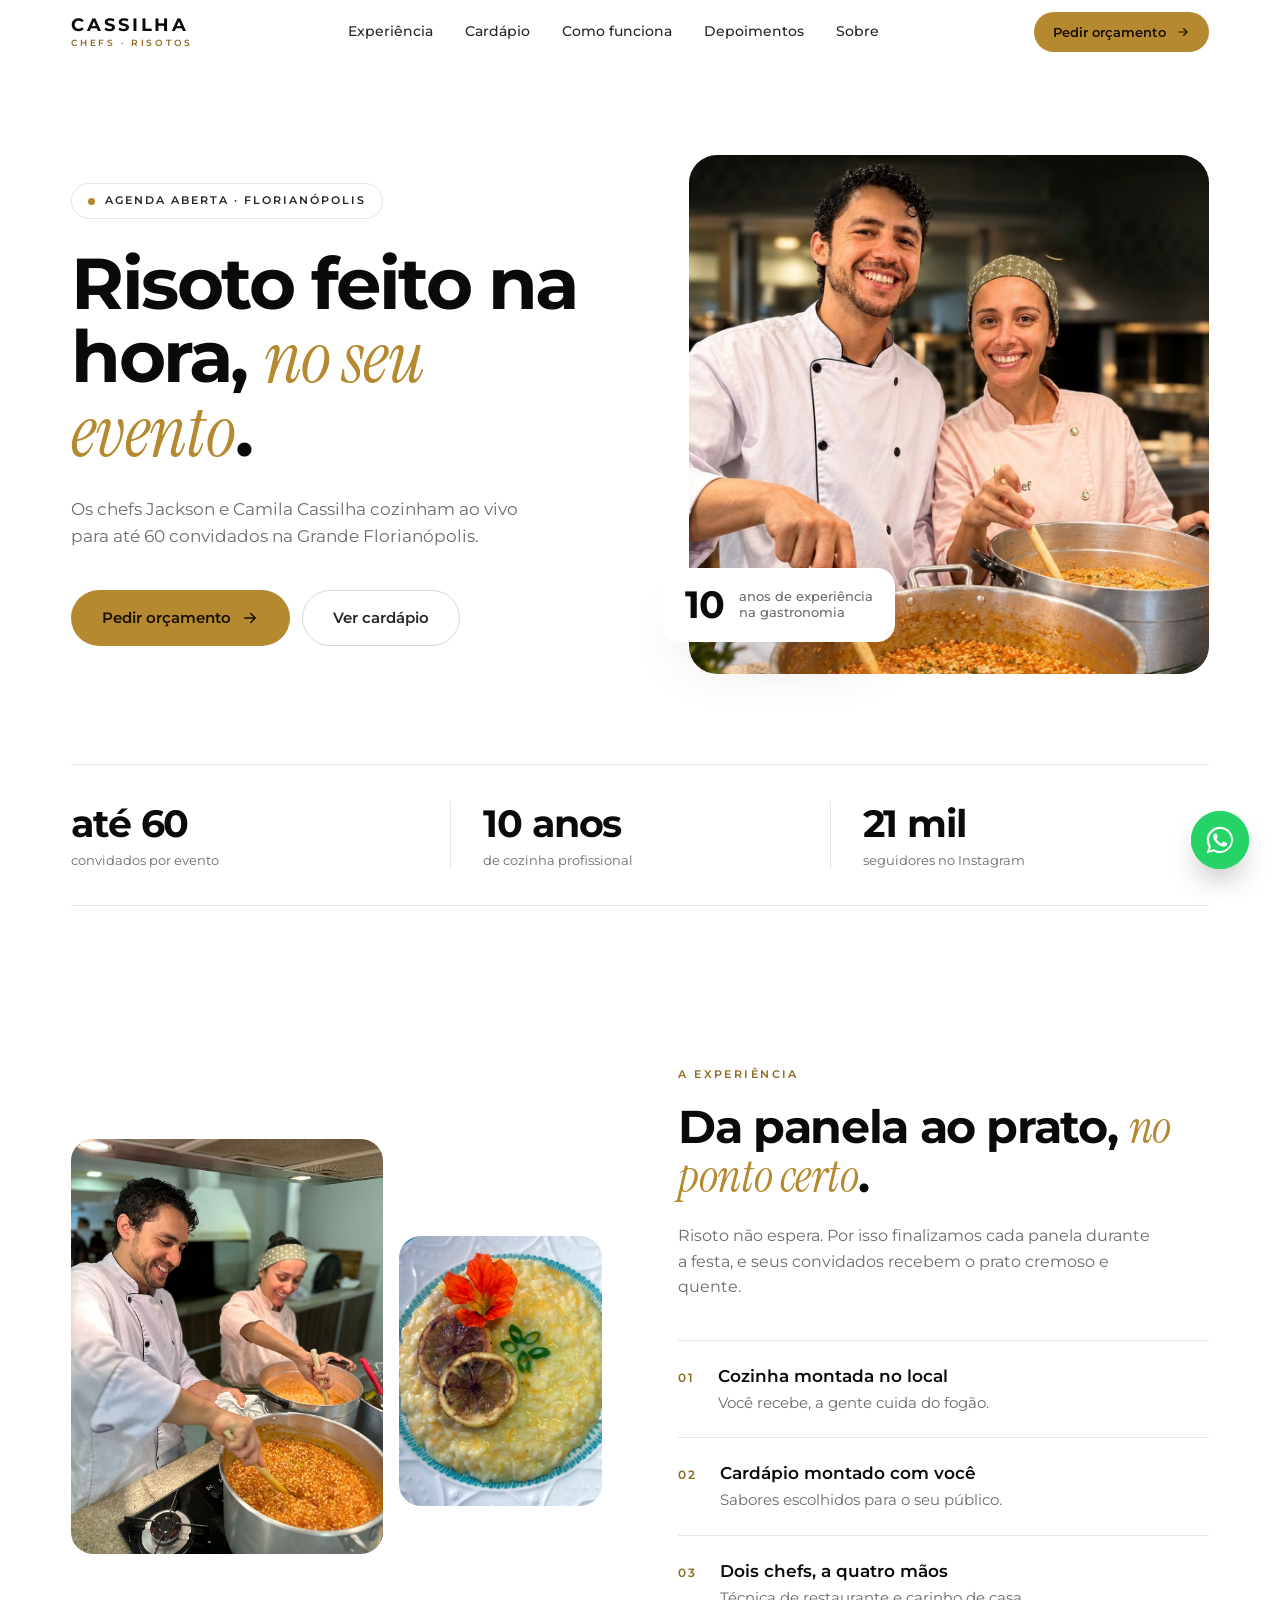
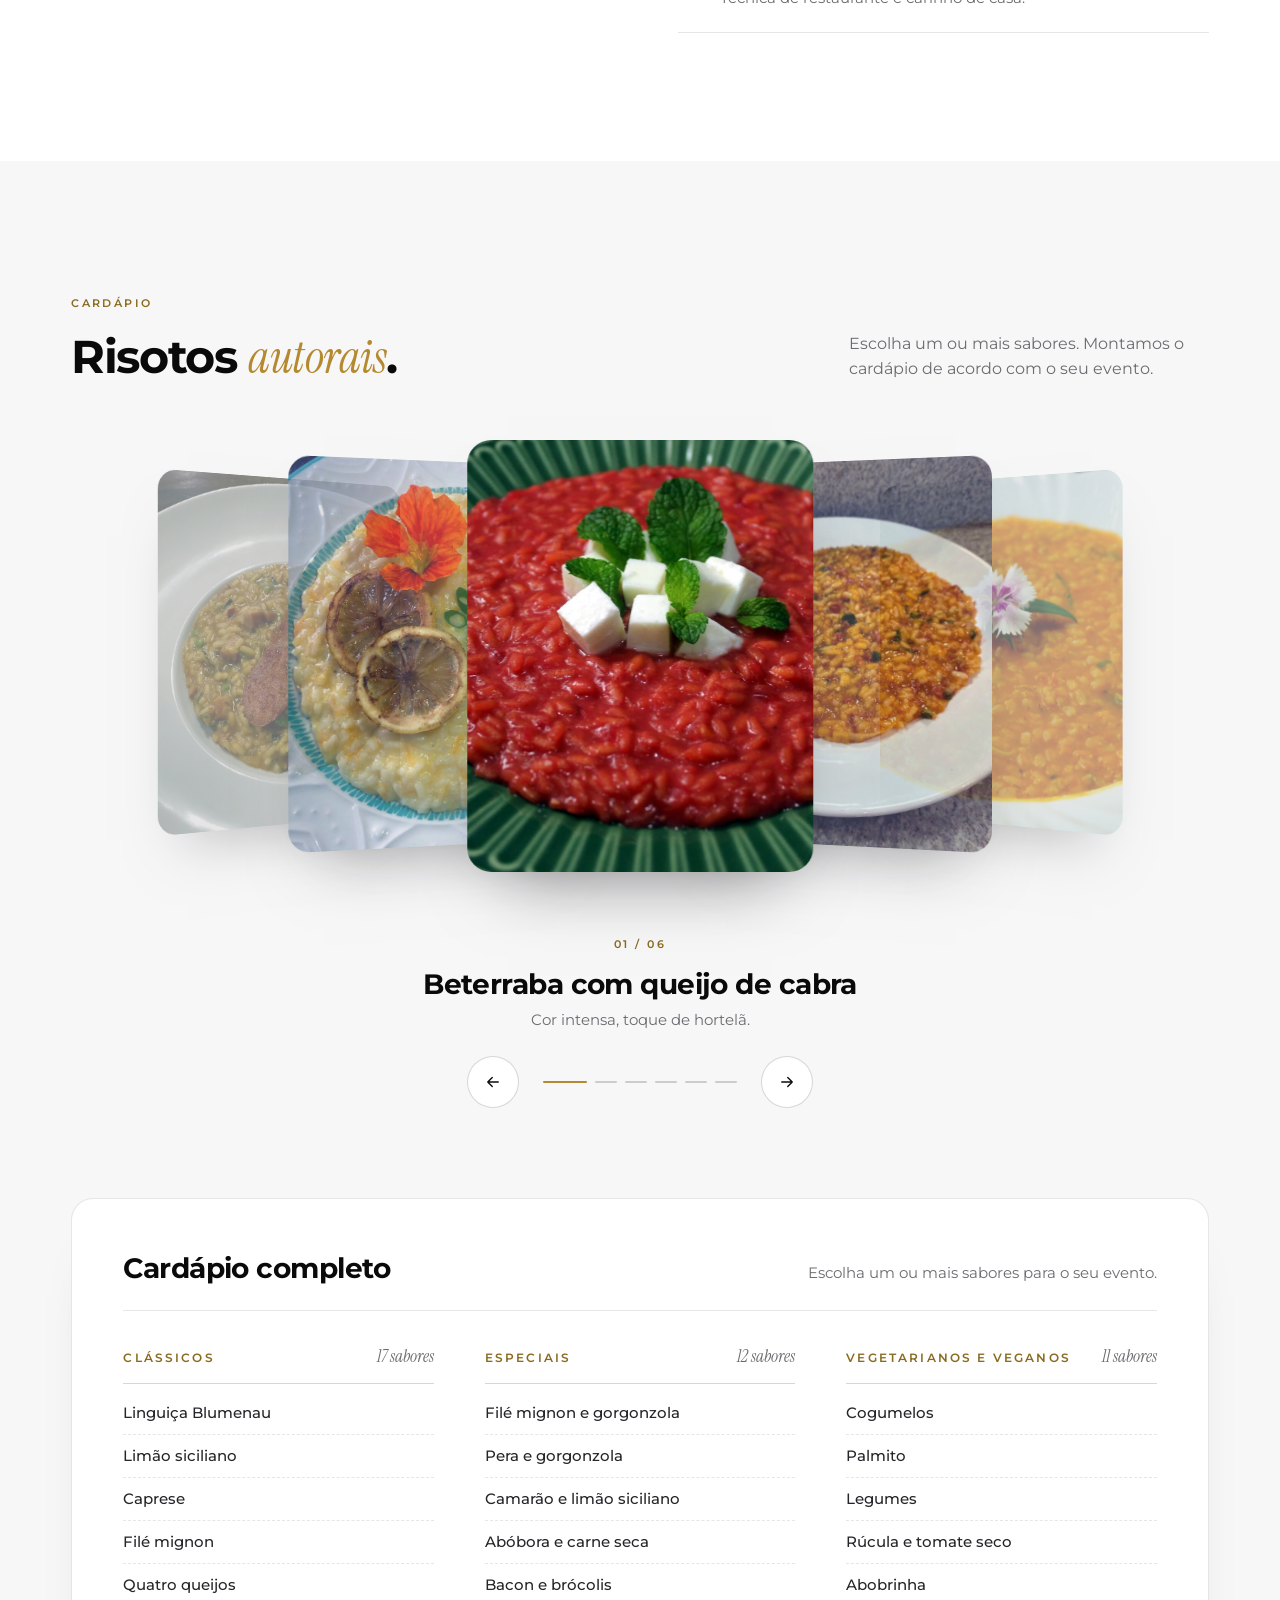
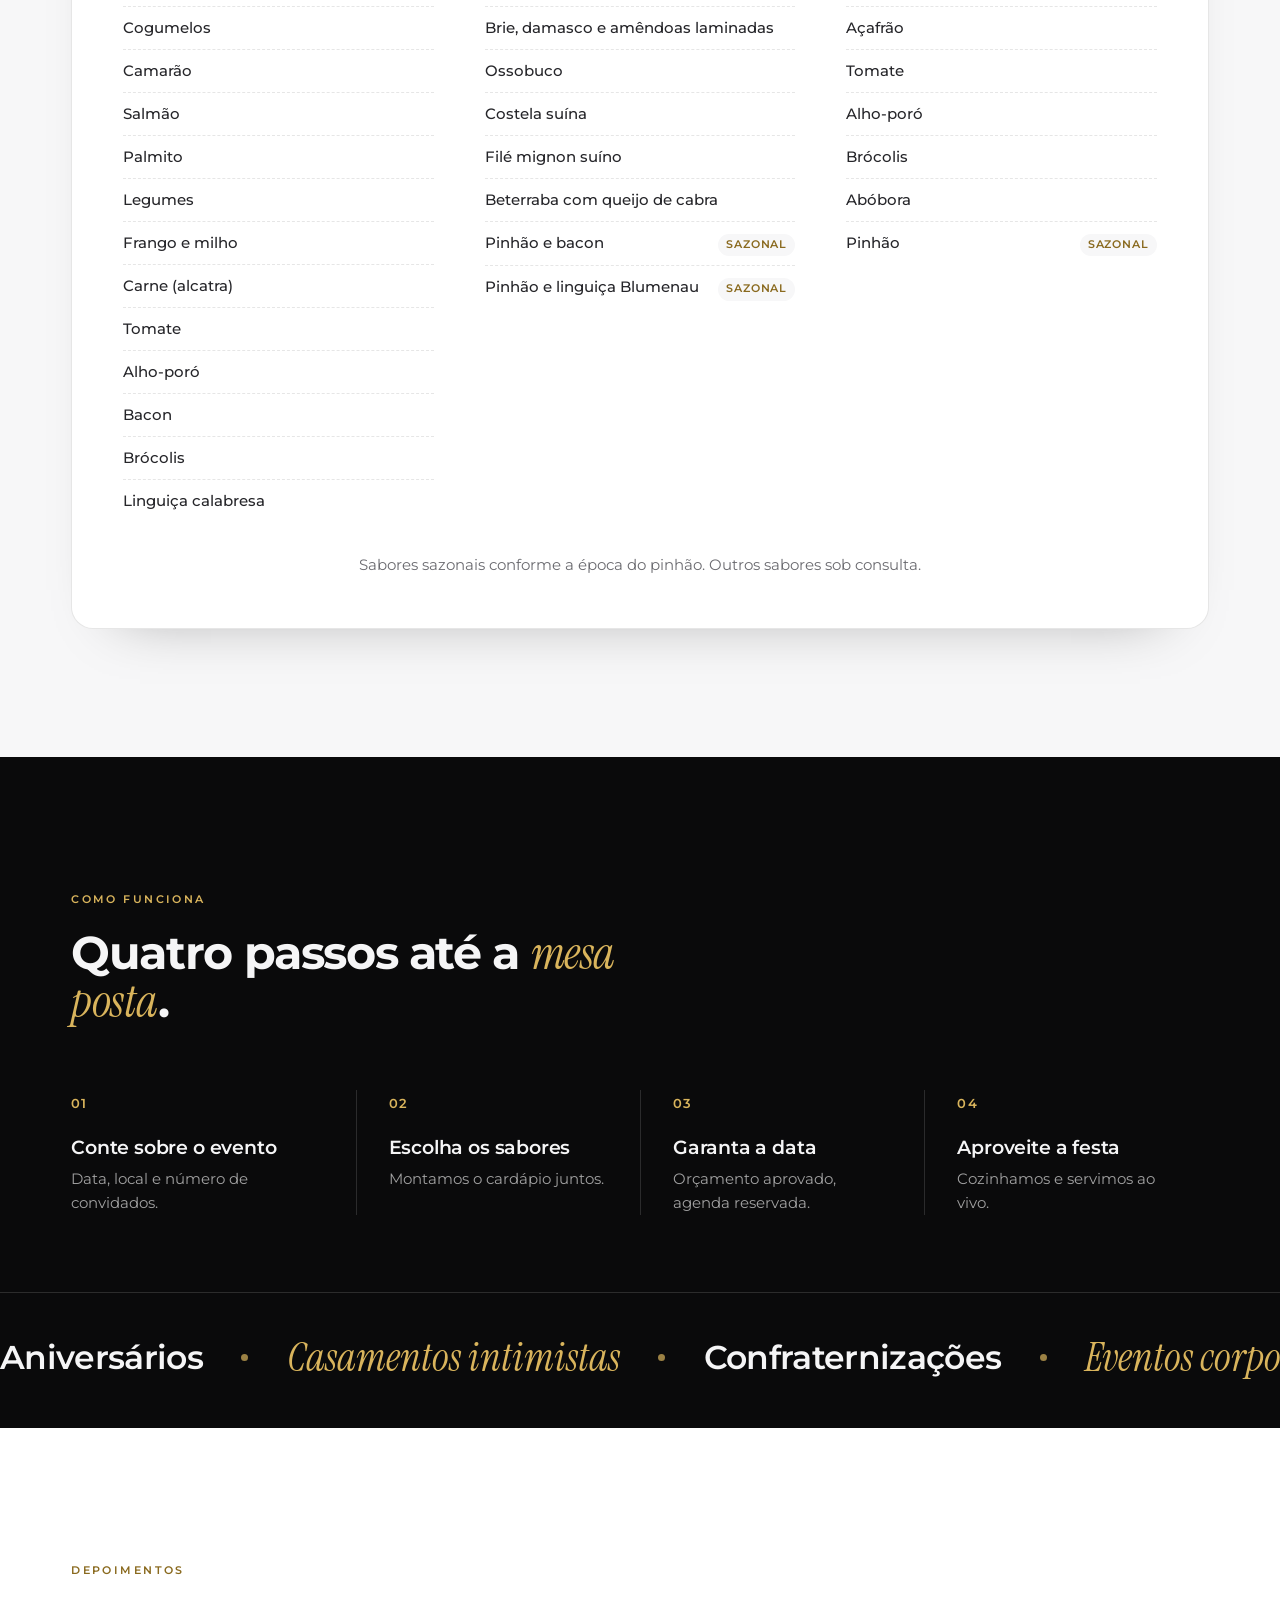
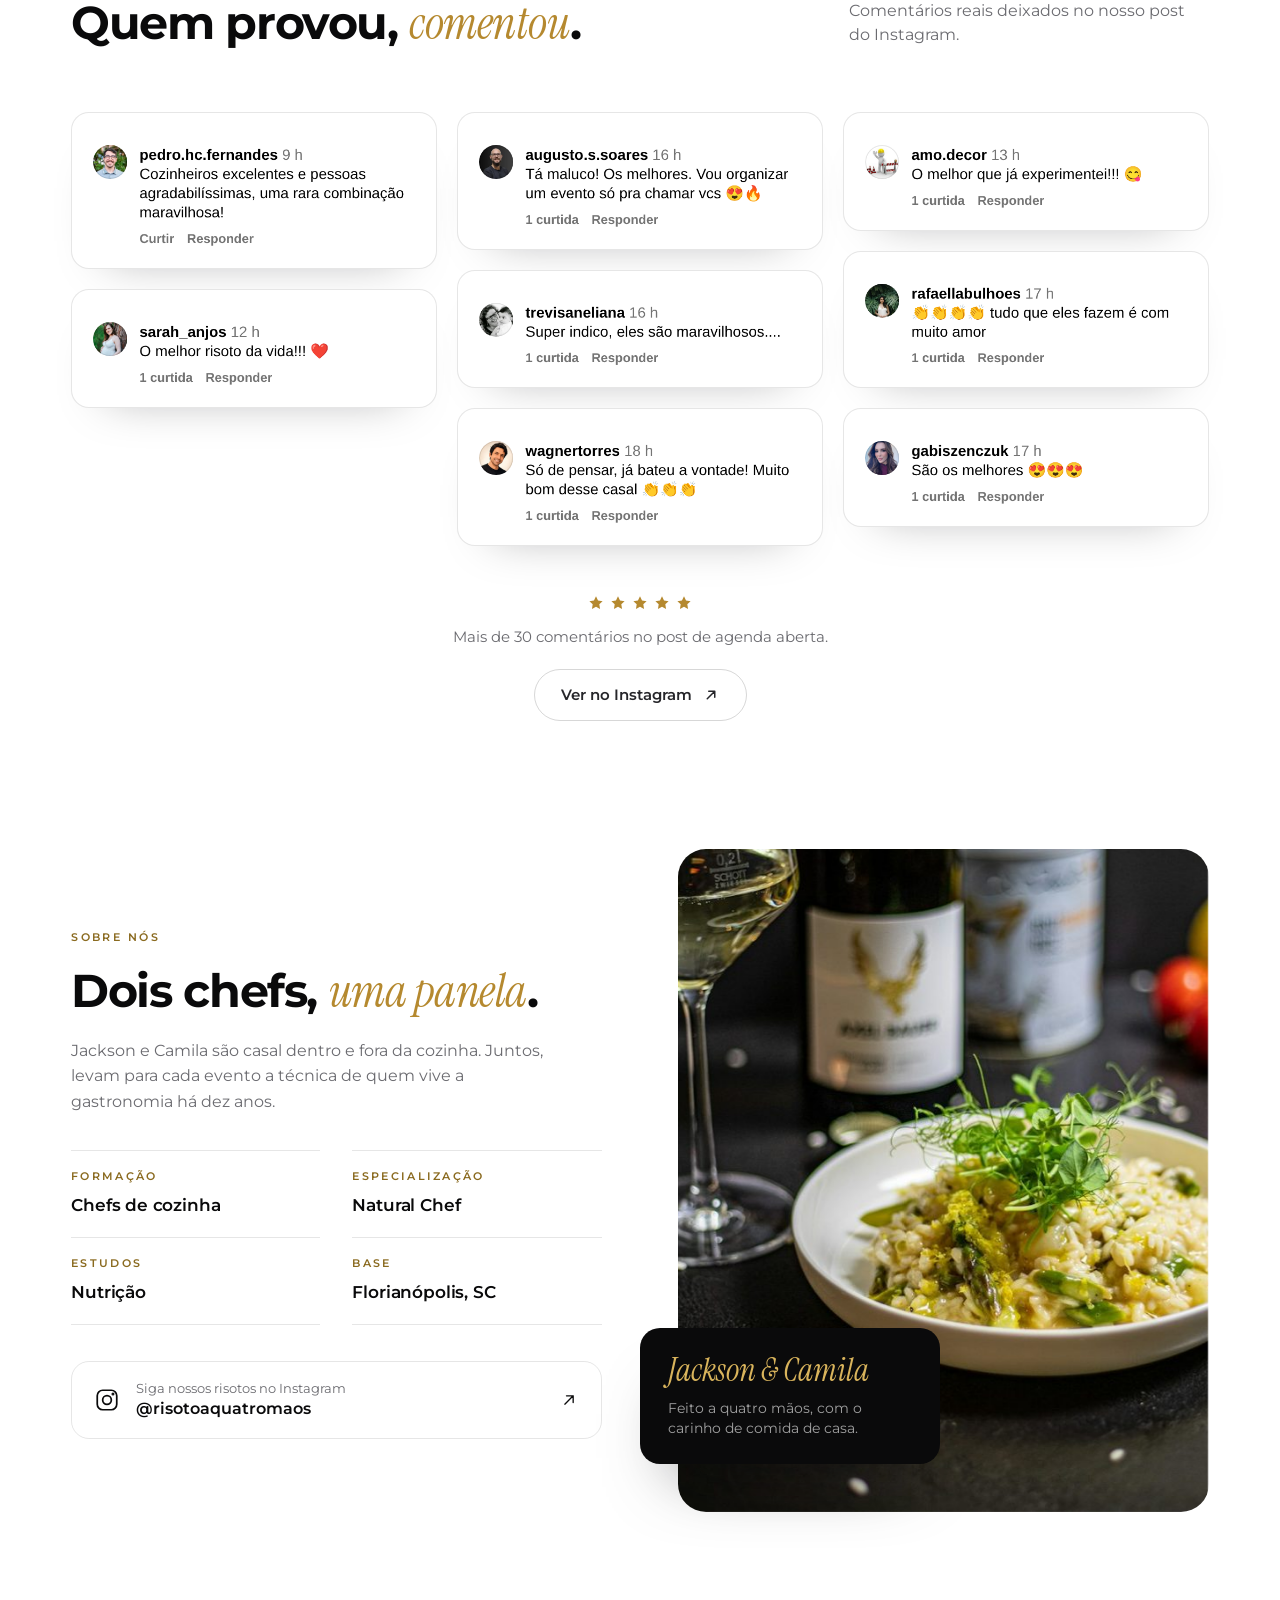
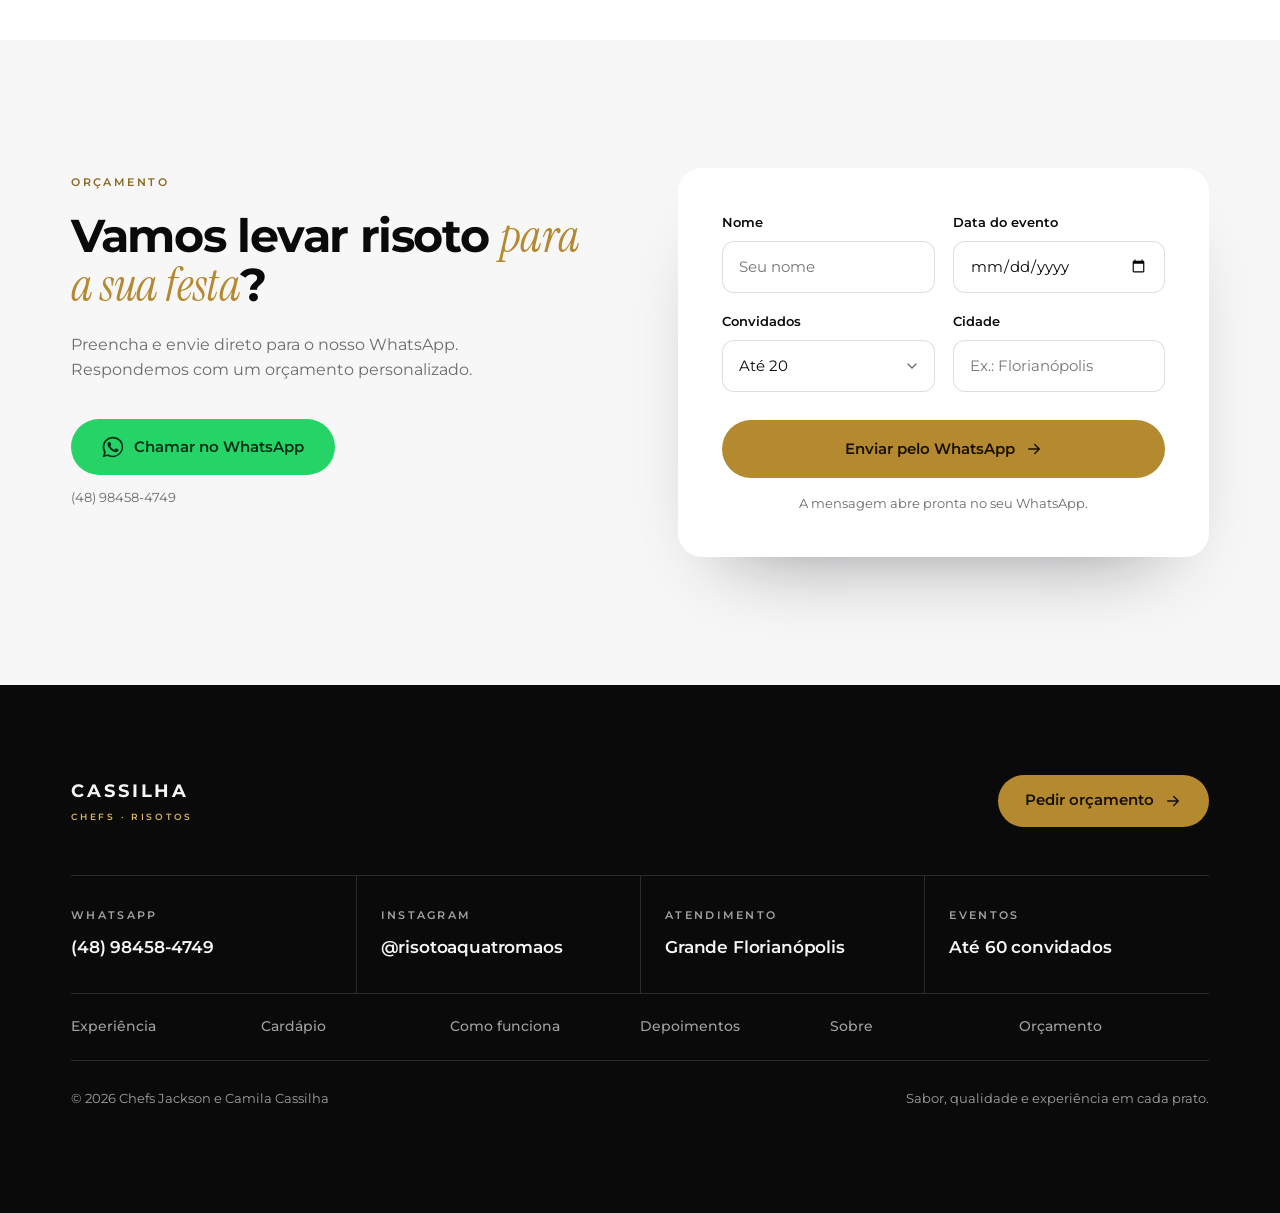
==== commit a2b910a6: "Carrossel com risotos autorais, cardápio completo e Instagram @risotoaquatromaos - Carrossel com 6 f" ====
--- a/index.html
+++ b/index.html
@@ -86,8 +86,8 @@
   <section class="sec experiencia" id="experiencia">
     <div class="wrap split">
       <div class="exp-fotos revela">
-        <img class="exp-a" src="img/preparo.jpg" alt="Chef mexendo o risoto na panela" width="1100" height="733" loading="lazy">
-        <img class="exp-b" src="img/risoto-parmesao.jpg" alt="Prato de risoto cremoso com crocante de parmesão" width="1100" height="705" loading="lazy">
+        <img class="exp-a" src="img/cozinhando.jpg" alt="Jackson e Camila sorrindo enquanto mexem risoto em duas panelas grandes" width="900" height="1200" loading="lazy">
+        <img class="exp-b" src="img/risoto-limao.jpg" alt="Risoto de limão siciliano com rodelas de limão grelhado" width="900" height="1125" loading="lazy">
       </div>
       <div class="revela">
         <span class="rotulo">A EXPERIÊNCIA</span>
@@ -108,7 +108,7 @@
       <div class="sec-topo revela">
         <div>
           <span class="rotulo">CARDÁPIO</span>
-          <h2>Sabores da <em>casa</em>.</h2>
+          <h2>Risotos <em>autorais</em>.</h2>
         </div>
         <p>Escolha um ou mais sabores. Montamos o cardápio de acordo com o seu evento.</p>
       </div>
@@ -116,26 +116,29 @@
 
     <div class="carrossel" id="carrossel" role="region" aria-roledescription="carrossel" aria-label="Sabores de risoto" tabindex="0">
       <div class="carrossel-palco">
-        <figure class="slide" data-nome="Parmesão e limão siciliano" data-desc="Leve, perfumado e elegante.">
-          <img src="img/risoto-parmesao.jpg" alt="Risoto de parmesão com crocante de queijo" width="1100" height="705" draggable="false">
-        </figure>
-        <figure class="slide" data-nome="Funghi" data-desc="Cogumelos e aroma intenso.">
-          <img src="img/risoto-funghi.jpg" alt="Risoto de cogumelos em prato listrado" width="900" height="1125" draggable="false" decoding="async">
+        <figure class="slide" data-nome="Beterraba com queijo de cabra" data-desc="Cor intensa, toque de hortelã.">
+          <img src="img/risoto-beterraba.jpg" alt="Risoto de beterraba com cubos de queijo de cabra e folhas de hortelã em prato verde" width="900" height="1125" draggable="false">
+        </figure>
+        <figure class="slide" data-nome="Linguiça calabresa" data-desc="Saboroso e marcante.">
+          <img src="img/risoto-calabresa.jpg" alt="Risoto de linguiça calabresa em prato branco" width="900" height="1125" draggable="false" decoding="async">
+        </figure>
+        <figure class="slide" data-nome="Abóbora" data-desc="Cremoso e acolhedor.">
+          <img src="img/risoto-abobora.jpg" alt="Risoto de abóbora com flor comestível em prato branco" width="900" height="1125" draggable="false" decoding="async">
         </figure>
         <figure class="slide" data-nome="Camarão" data-desc="A cara da ilha.">
-          <img src="img/risoto-camarao.jpg" alt="Risoto de camarão em prato branco" width="900" height="1350" draggable="false" decoding="async">
-        </figure>
-        <figure class="slide" data-nome="Abóbora" data-desc="Cremoso e acolhedor.">
-          <img src="img/risoto-abobora.jpg" alt="Risoto de abóbora em prato de porcelana" width="900" height="1329" draggable="false" decoding="async">
-        </figure>
-        <figure class="slide" data-nome="Alho-poró" data-desc="O preferido de quem já provou.">
-          <img src="img/risoto-alho-poro.jpg" alt="Risoto de alho-poró com parmesão em prato branco" width="1100" height="733" draggable="false" decoding="async">
+          <img src="img/risoto-camarao.jpg" alt="Risoto de camarão com camarão empanado por cima" width="900" height="1125" draggable="false" decoding="async">
+        </figure>
+        <figure class="slide" data-nome="Linguiça Blumenau" data-desc="Rústico, com ervilhas frescas.">
+          <img src="img/risoto-blumenau.jpg" alt="Risoto de linguiça Blumenau com rodelas douradas e ervilhas" width="900" height="1125" draggable="false" decoding="async">
+        </figure>
+        <figure class="slide" data-nome="Limão siciliano" data-desc="Leve, perfumado e elegante.">
+          <img src="img/risoto-limao.jpg" alt="Risoto de limão siciliano com rodelas de limão grelhado e flor de capuchinha" width="900" height="1125" draggable="false" decoding="async">
         </figure>
       </div>
       <div class="carrossel-info">
-        <span class="carrossel-num" id="car-num">01 / 05</span>
-        <h3 id="car-nome" aria-live="polite">Parmesão e limão siciliano</h3>
-        <p id="car-desc">Leve, perfumado e elegante.</p>
+        <span class="carrossel-num" id="car-num">01 / 06</span>
+        <h3 id="car-nome" aria-live="polite">Beterraba com queijo de cabra</h3>
+        <p id="car-desc">Cor intensa, toque de hortelã.</p>
       </div>
       <div class="carrossel-ctrl">
         <button class="seta" id="car-ant" aria-label="Sabor anterior"><svg viewBox="0 0 24 24" aria-hidden="true"><path d="M19 12H5M11 6l-6 6 6 6"/></svg></button>
@@ -145,7 +148,70 @@
     </div>
 
     <div class="wrap">
-      <p class="nota">Também fazemos damasco com amêndoas e outros sabores sob consulta.</p>
+      <div class="menu revela" id="menu">
+        <div class="menu-topo">
+          <h3>Cardápio completo</h3>
+          <p>Escolha um ou mais sabores para o seu evento.</p>
+        </div>
+        <div class="menu-grade">
+          <div class="menu-col">
+            <h4><span>Clássicos</span><em>17 sabores</em></h4>
+            <ul>
+            <li>Linguiça Blumenau</li>
+            <li>Limão siciliano</li>
+            <li>Caprese</li>
+            <li>Filé mignon</li>
+            <li>Quatro queijos</li>
+            <li>Cogumelos</li>
+            <li>Camarão</li>
+            <li>Salmão</li>
+            <li>Palmito</li>
+            <li>Legumes</li>
+            <li>Frango e milho</li>
+            <li>Carne (alcatra)</li>
+            <li>Tomate</li>
+            <li>Alho-poró</li>
+            <li>Bacon</li>
+            <li>Brócolis</li>
+            <li>Linguiça calabresa</li>
+            </ul>
+          </div>
+          <div class="menu-col">
+            <h4><span>Especiais</span><em>12 sabores</em></h4>
+            <ul>
+            <li>Filé mignon e gorgonzola</li>
+            <li>Pera e gorgonzola</li>
+            <li>Camarão e limão siciliano</li>
+            <li>Abóbora e carne seca</li>
+            <li>Bacon e brócolis</li>
+            <li>Brie, damasco e amêndoas laminadas</li>
+            <li>Ossobuco</li>
+            <li>Costela suína</li>
+            <li>Filé mignon suíno</li>
+            <li>Beterraba com queijo de cabra</li>
+            <li>Pinhão e bacon <small>sazonal</small></li>
+            <li>Pinhão e linguiça Blumenau <small>sazonal</small></li>
+            </ul>
+          </div>
+          <div class="menu-col">
+            <h4><span>Vegetarianos e veganos</span><em>11 sabores</em></h4>
+            <ul>
+            <li>Cogumelos</li>
+            <li>Palmito</li>
+            <li>Legumes</li>
+            <li>Rúcula e tomate seco</li>
+            <li>Abobrinha</li>
+            <li>Açafrão</li>
+            <li>Tomate</li>
+            <li>Alho-poró</li>
+            <li>Brócolis</li>
+            <li>Abóbora</li>
+            <li>Pinhão <small>sazonal</small></li>
+            </ul>
+          </div>
+        </div>
+        <p class="nota">Sabores sazonais conforme a época do pinhão. Outros sabores sob consulta.</p>
+      </div>
     </div>
   </section>
 
@@ -195,7 +261,7 @@
           <svg viewBox="0 0 24 24"><path d="M12 3l2.7 5.6 6.1.9-4.4 4.3 1 6.1L12 17l-5.4 2.9 1-6.1-4.4-4.3 6.1-.9z"/></svg><svg viewBox="0 0 24 24"><path d="M12 3l2.7 5.6 6.1.9-4.4 4.3 1 6.1L12 17l-5.4 2.9 1-6.1-4.4-4.3 6.1-.9z"/></svg><svg viewBox="0 0 24 24"><path d="M12 3l2.7 5.6 6.1.9-4.4 4.3 1 6.1L12 17l-5.4 2.9 1-6.1-4.4-4.3 6.1-.9z"/></svg><svg viewBox="0 0 24 24"><path d="M12 3l2.7 5.6 6.1.9-4.4 4.3 1 6.1L12 17l-5.4 2.9 1-6.1-4.4-4.3 6.1-.9z"/></svg><svg viewBox="0 0 24 24"><path d="M12 3l2.7 5.6 6.1.9-4.4 4.3 1 6.1L12 17l-5.4 2.9 1-6.1-4.4-4.3 6.1-.9z"/></svg>
         </span>
         <p>Mais de 30 comentários no post de agenda aberta.</p>
-        <a class="btn btn-linha" href="https://www.instagram.com/p/Dd9besVB2xC/" target="_blank" rel="noopener">Ver no Instagram
+        <a class="btn btn-linha" href="https://www.instagram.com/risotoaquatromaos/" target="_blank" rel="noopener">Ver no Instagram
           <svg viewBox="0 0 24 24" aria-hidden="true"><path d="M7 17L17 7M9 7h8v8"/></svg>
         </a>
       </div>
@@ -215,9 +281,9 @@
           <div><dt>Estudos</dt><dd>Nutrição</dd></div>
           <div><dt>Base</dt><dd>Florianópolis, SC</dd></div>
         </dl>
-        <a class="link-insta" href="https://www.instagram.com/chefcamilacassilha/" target="_blank" rel="noopener">
+        <a class="link-insta" href="https://www.instagram.com/risotoaquatromaos/" target="_blank" rel="noopener">
           <svg viewBox="0 0 24 24" aria-hidden="true"><rect x="3" y="3" width="18" height="18" rx="5"/><circle cx="12" cy="12" r="4"/><circle cx="17.5" cy="6.5" r=".6"/></svg>
-          <span>Acompanhe a Cami no Instagram<b>@chefcamilacassilha</b></span>
+          <span>Siga nossos risotos no Instagram<b>@risotoaquatromaos</b></span>
           <svg class="seta-link" viewBox="0 0 24 24" aria-hidden="true"><path d="M7 17L17 7M9 7h8v8"/></svg>
         </a>
       </div>
@@ -287,8 +353,8 @@
       <a class="celula" href="https://wa.me/5548984584749" target="_blank" rel="noopener" data-evento="whatsapp_rodape">
         <span>WhatsApp</span><strong>(48) 98458-4749</strong>
       </a>
-      <a class="celula" href="https://www.instagram.com/chefcamilacassilha/" target="_blank" rel="noopener">
-        <span>Instagram</span><strong>@chefcamilacassilha</strong>
+      <a class="celula" href="https://www.instagram.com/risotoaquatromaos/" target="_blank" rel="noopener">
+        <span>Instagram</span><strong>@risotoaquatromaos</strong>
       </a>
       <div class="celula">
         <span>Atendimento</span><strong>Grande Florianópolis</strong>
--- a/css/style.css
+++ b/css/style.css
@@ -35,6 +35,10 @@
   -webkit-font-smoothing: antialiased;
   overflow-x: hidden;
 }
+/* impede arrastar a página para o lado no celular sem criar outro rolador */
+@supports (overflow: clip) {
+  html, body { overflow-x: clip; }
+}
 img { display: block; max-width: 100%; height: auto; }
 a { color: inherit; }
 ul, ol { list-style: none; }
@@ -154,7 +158,7 @@
 .lista p { margin-top: 2px; font-size: 14.5px; color: var(--texto); }
 
 /* ---------- cardápio: carrossel 3D ---------- */
-.cardapio { overflow: hidden; }
+.cardapio { overflow: hidden; overflow: clip; touch-action: pan-y; }
 .cardapio .sec-topo { margin-bottom: clamp(24px, 3vw, 40px); }
 .carrossel { --slide-w: clamp(230px, 27vw, 370px); position: relative; outline: none; }
 .carrossel:focus-visible .carrossel-palco { outline: 2px solid var(--ouro); outline-offset: 8px; border-radius: 28px; }
@@ -202,6 +206,20 @@
 .pontos button[aria-selected="true"]::after { background: var(--ouro); }
 .nota { margin-top: 40px; font-size: 14.5px; color: var(--texto); text-align: center; }
 
+/* cardápio completo */
+.menu { margin-top: clamp(56px, 7vw, 96px); padding: clamp(28px, 4vw, 56px); background: var(--branco); border: 1px solid var(--linha); border-radius: var(--raio); box-shadow: 0 30px 60px -48px rgba(10, 10, 11, .4); }
+.menu-topo { display: flex; flex-wrap: wrap; align-items: baseline; justify-content: space-between; gap: 8px 24px; padding-bottom: 24px; border-bottom: 1px solid var(--linha); }
+.menu-topo h3 { font-size: clamp(22px, 2.2vw, 28px); font-weight: 700; letter-spacing: -.02em; }
+.menu-topo p { font-size: 14.5px; color: var(--texto); }
+.menu-grade { display: grid; grid-template-columns: repeat(3, minmax(0, 1fr)); gap: clamp(28px, 4vw, 56px); margin-top: 32px; }
+.menu-col h4 { display: flex; align-items: baseline; justify-content: space-between; gap: 12px; padding-bottom: 12px; margin-bottom: 8px; border-bottom: 1px solid var(--linha-forte); }
+.menu-col h4 span { font-size: 12px; font-weight: 600; letter-spacing: .18em; text-transform: uppercase; color: var(--ouro-texto); }
+.menu-col h4 em { font-family: var(--serifa); font-style: italic; font-weight: 400; font-size: 17px; color: var(--texto); white-space: nowrap; }
+.menu-col li { display: flex; align-items: baseline; justify-content: space-between; gap: 12px; padding: 9px 0; font-size: 15px; font-weight: 500; color: var(--tinta-2); border-bottom: 1px dashed var(--linha); }
+.menu-col li:last-child { border-bottom: 0; }
+.menu-col small { flex: none; padding: 3px 8px; border-radius: 999px; background: var(--cinza-1); font-size: 10.5px; font-weight: 600; letter-spacing: .08em; text-transform: uppercase; color: var(--ouro-texto); }
+.menu .nota { margin-top: 32px; }
+
 /* ---------- como funciona ---------- */
 .passos-sec { padding: var(--sec) 0 clamp(56px, 6vw, 88px); }
 .h2-largo { max-width: 640px; margin-bottom: clamp(40px, 5vw, 64px); }
@@ -213,7 +231,7 @@
 .passos p { font-size: 14.5px; color: var(--inv-suave); }
 
 /* ---------- faixa de eventos ---------- */
-.faixa { background: var(--tinta); color: var(--inv-texto); border-top: 1px solid var(--inv-linha); padding: clamp(22px, 2.6vw, 34px) 0 clamp(28px, 3vw, 44px); overflow: hidden; white-space: nowrap; }
+.faixa { background: var(--tinta); color: var(--inv-texto); border-top: 1px solid var(--inv-linha); padding: clamp(22px, 2.6vw, 34px) 0 clamp(28px, 3vw, 44px); overflow: hidden; overflow: clip; white-space: nowrap; }
 .faixa-trilho { display: inline-flex; align-items: center; animation: rola 42s linear infinite; }
 .faixa:hover .faixa-trilho { animation-play-state: paused; }
 .faixa-trilho > * { margin-right: clamp(24px, 3vw, 44px); flex: none; }
@@ -334,6 +352,7 @@
 
 /* ---------- tablet ---------- */
 @media (max-width: 960px) {
+  .menu-grade { grid-template-columns: minmax(0, 1fr); gap: 32px; }
   .burger { display: block; }
   .nav {
     position: absolute; top: calc(100% + 8px); right: clamp(20px, 4vw, 56px);
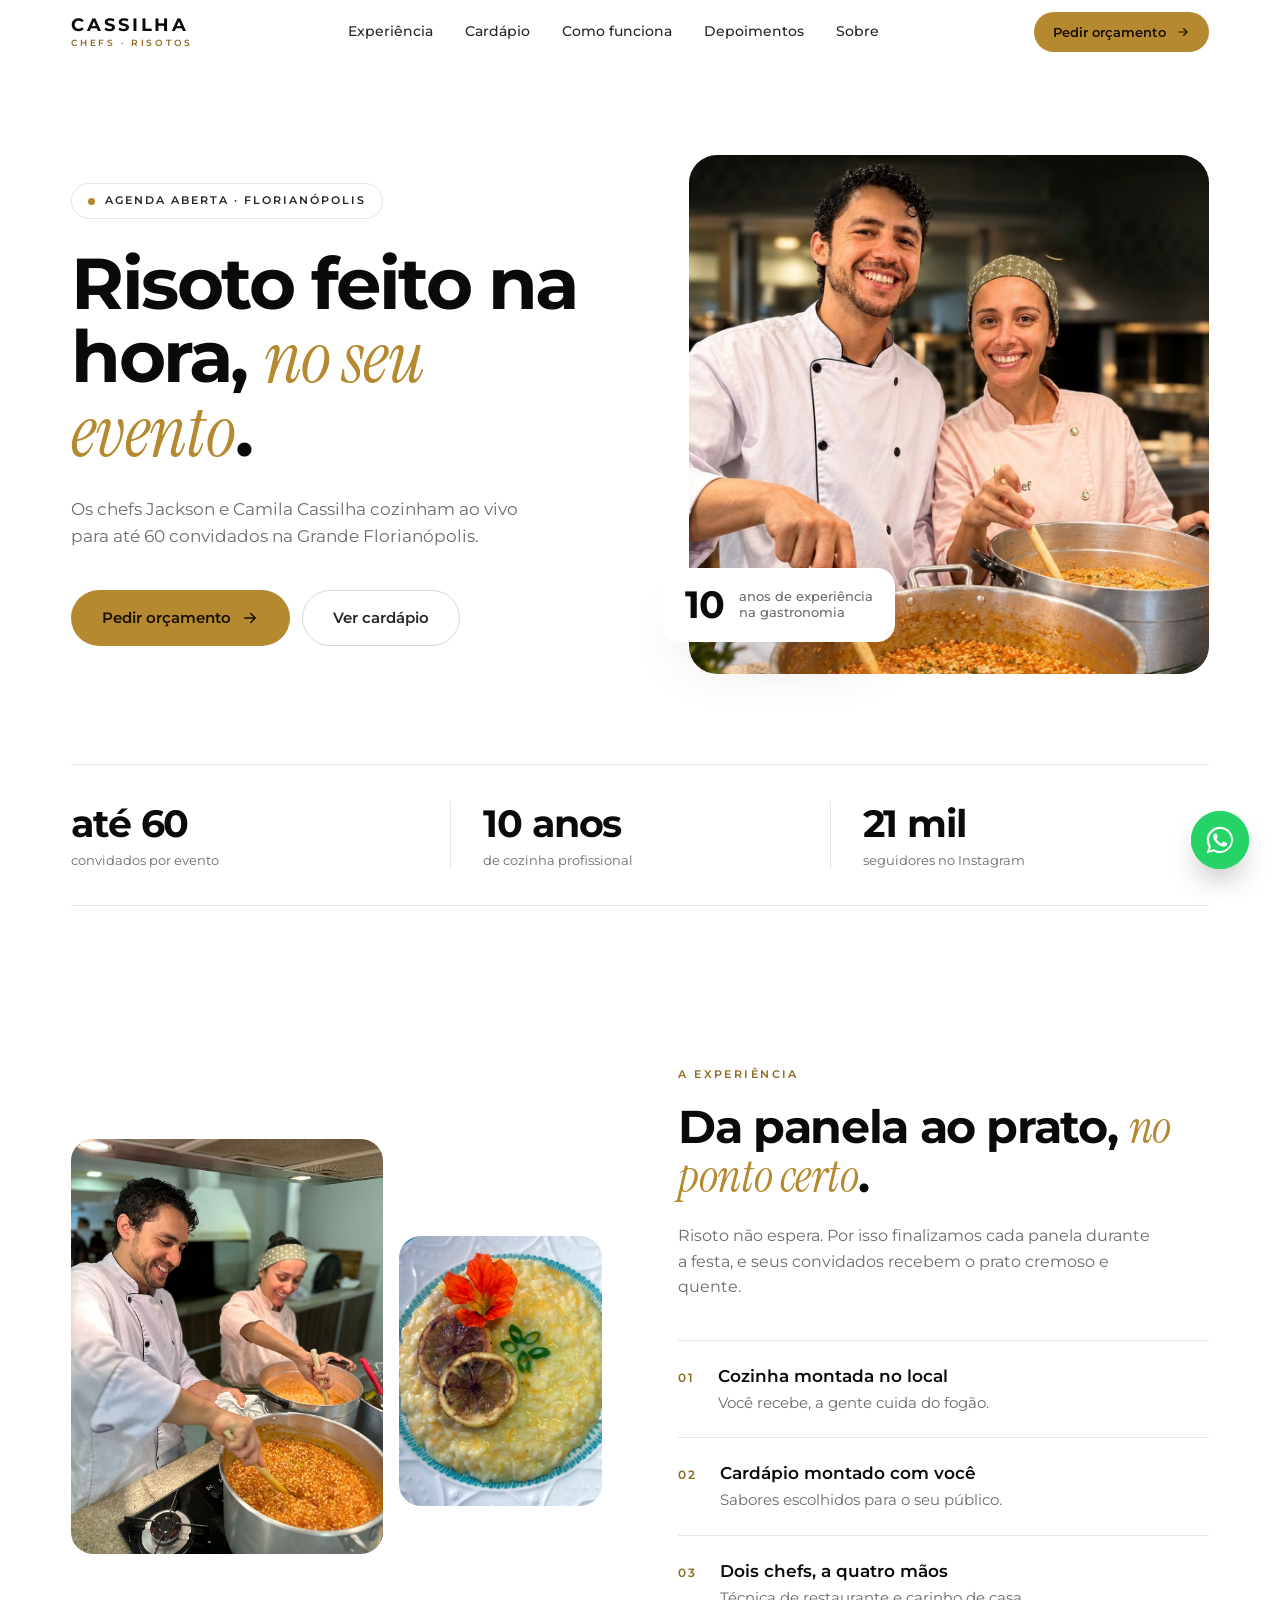
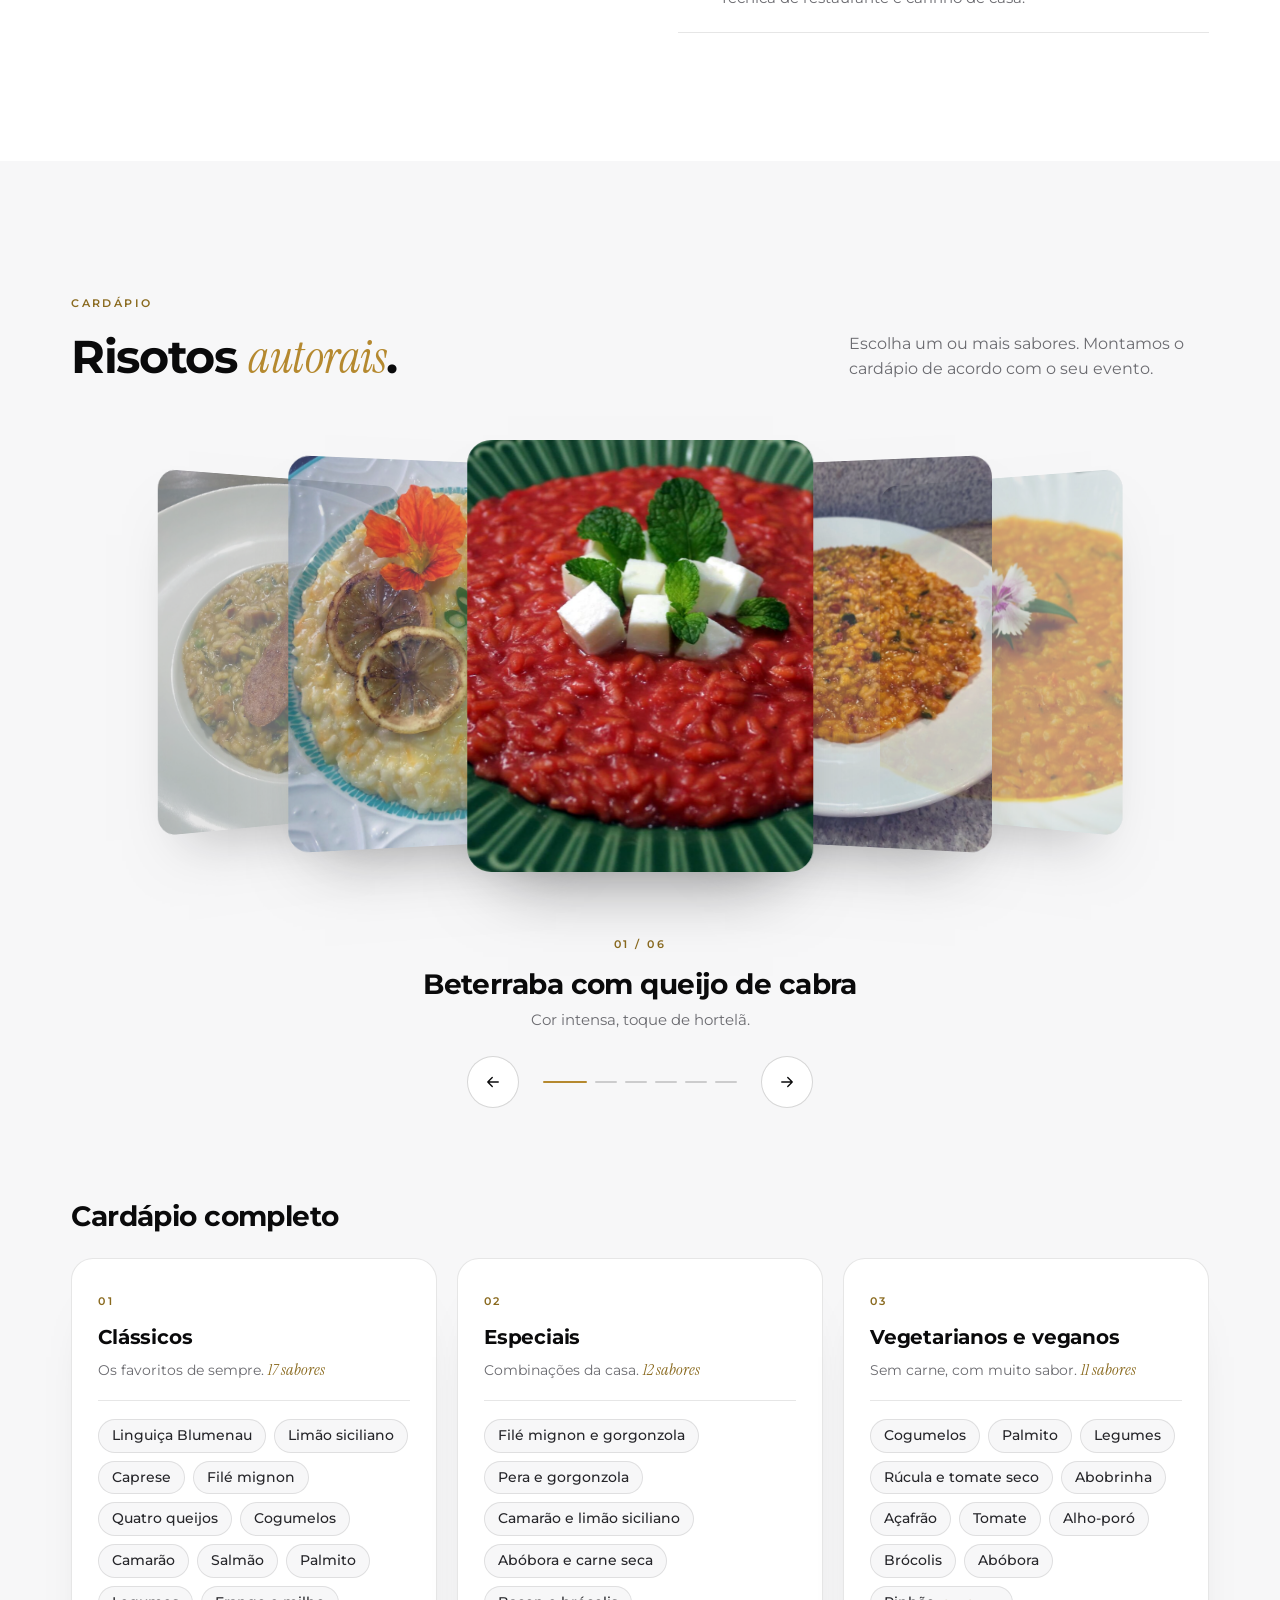
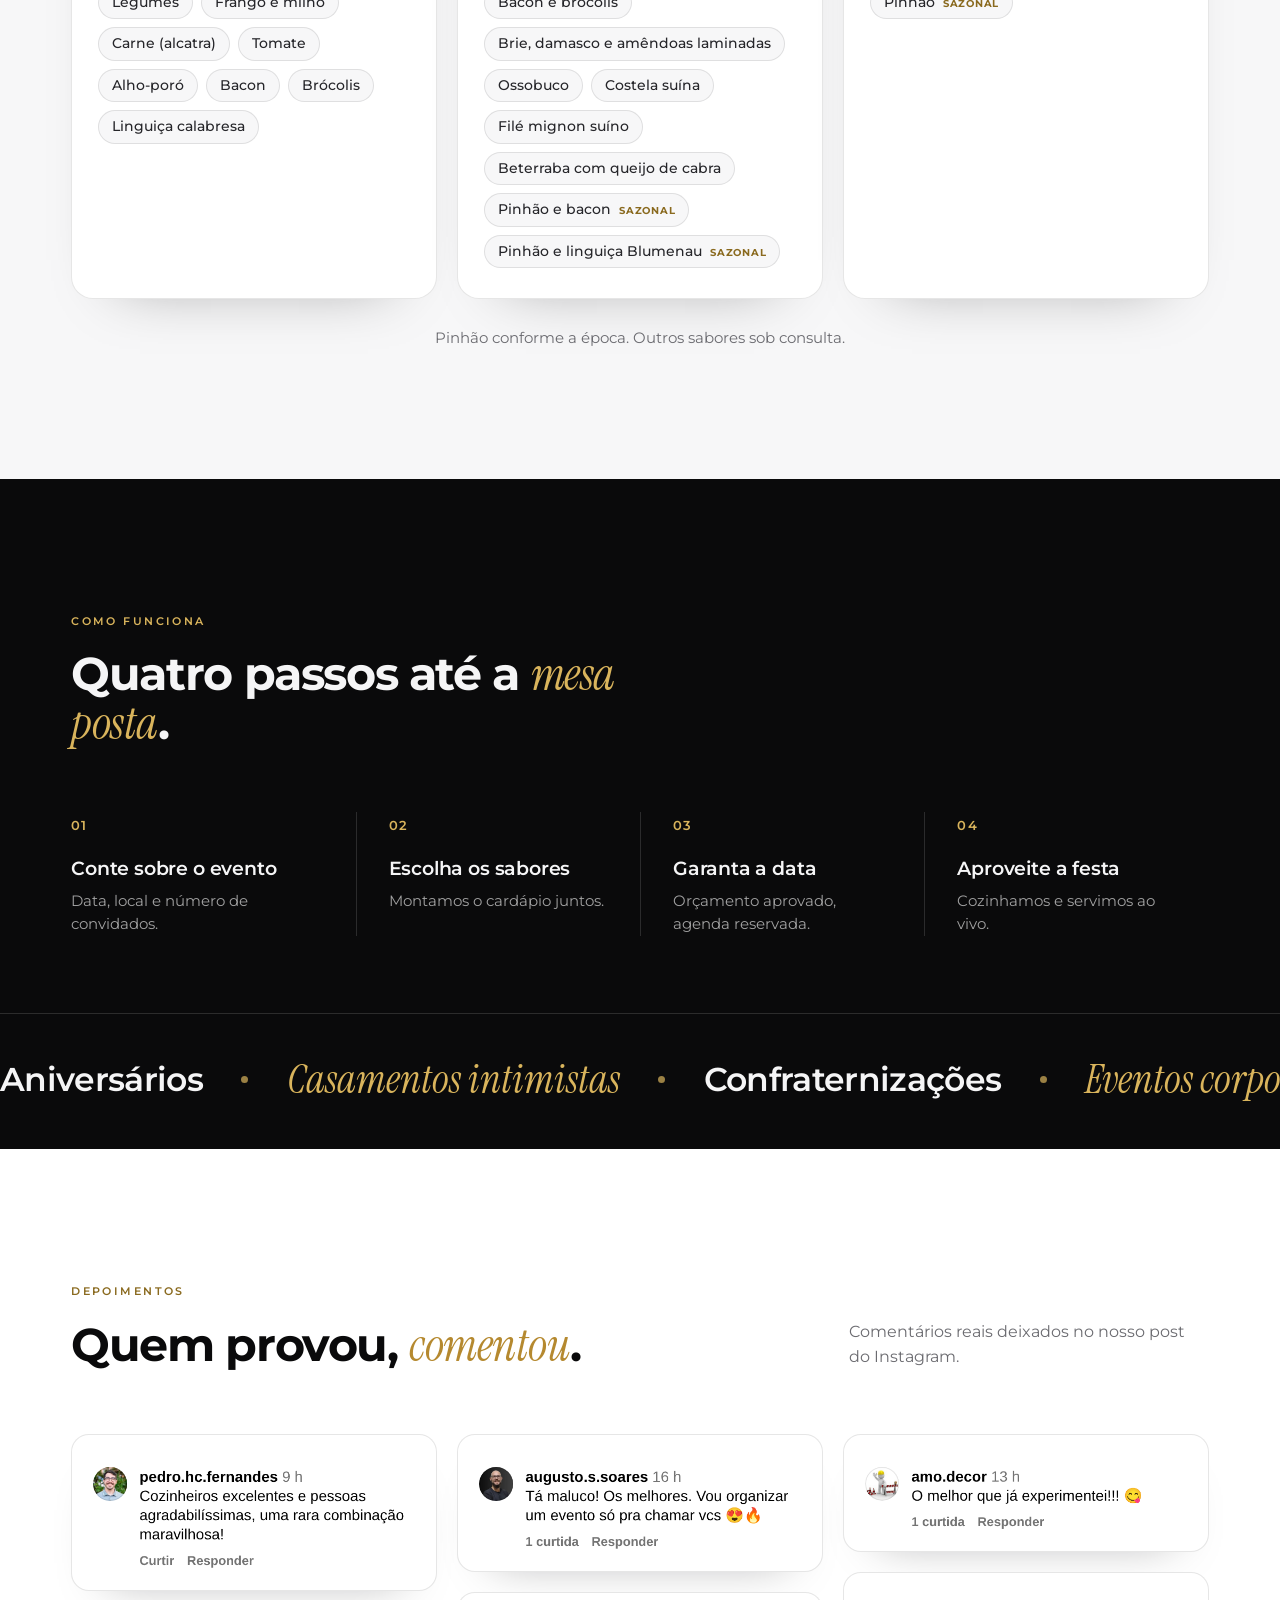
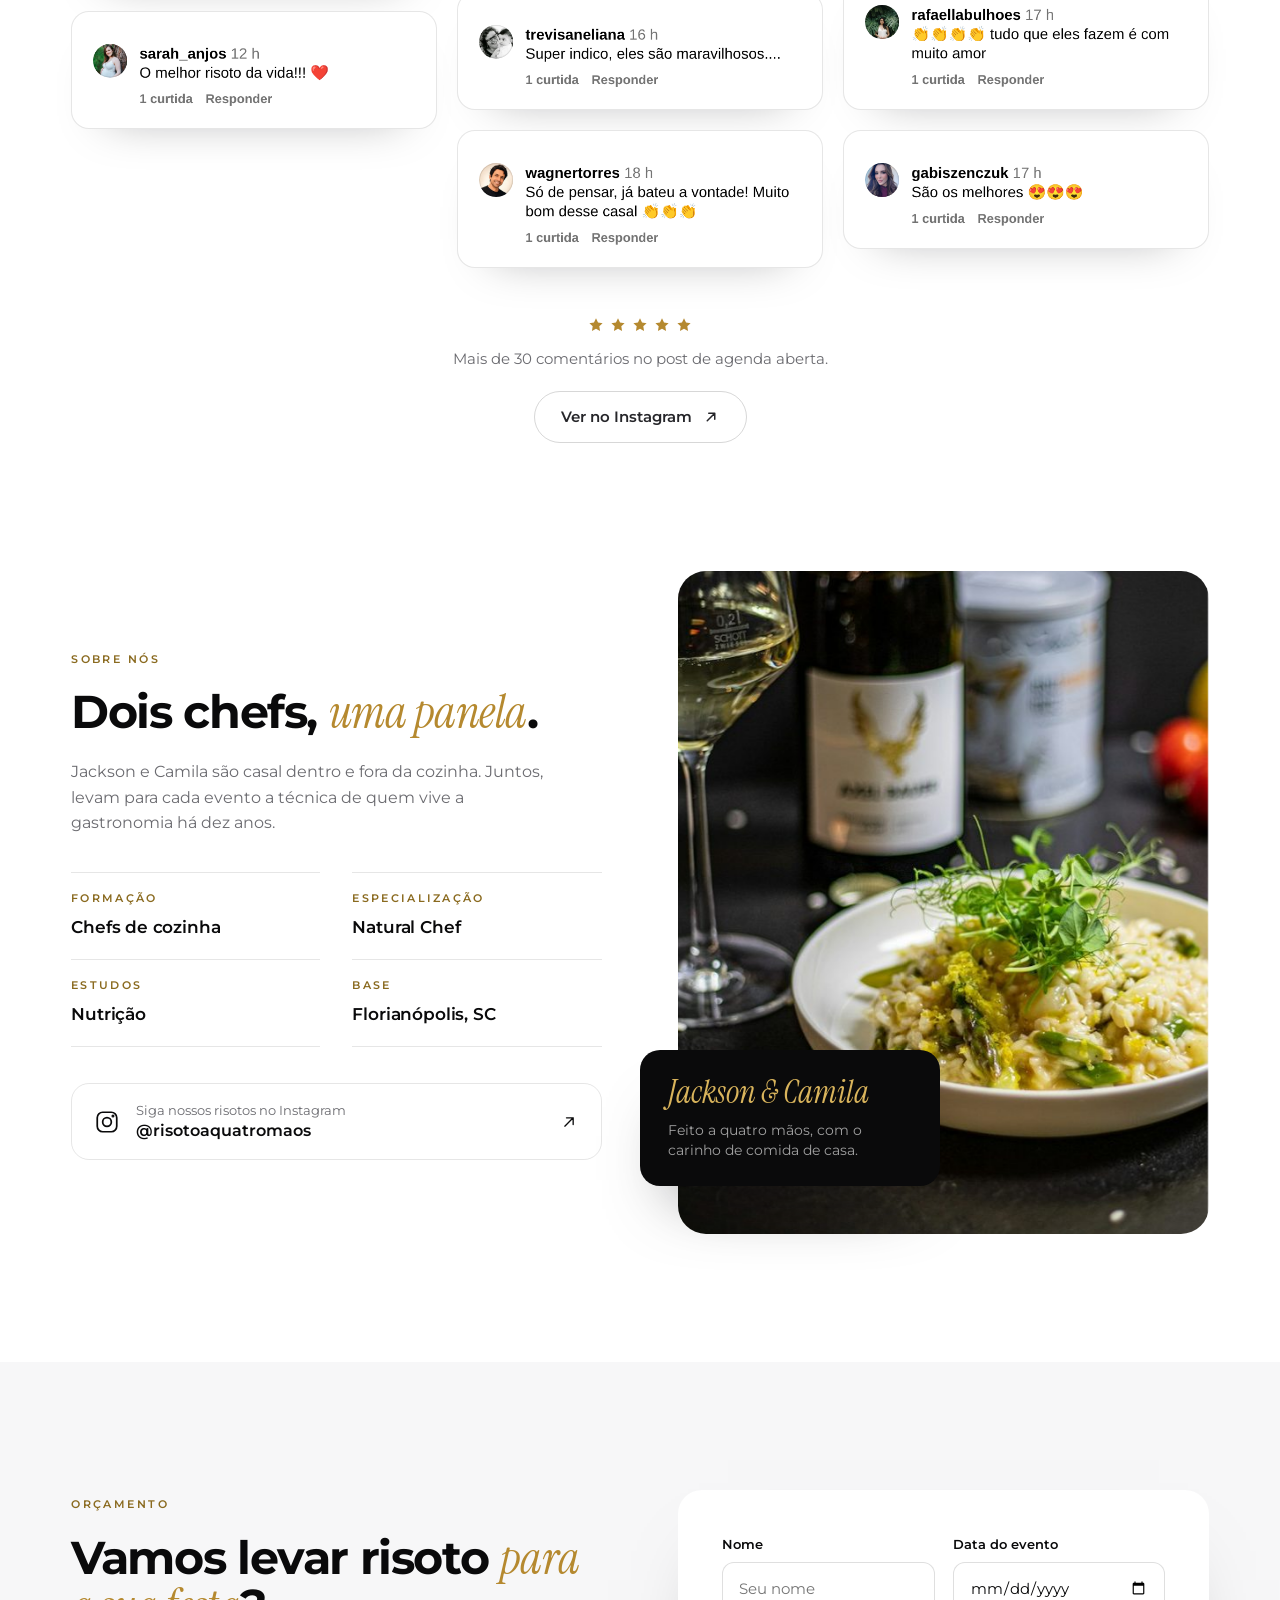
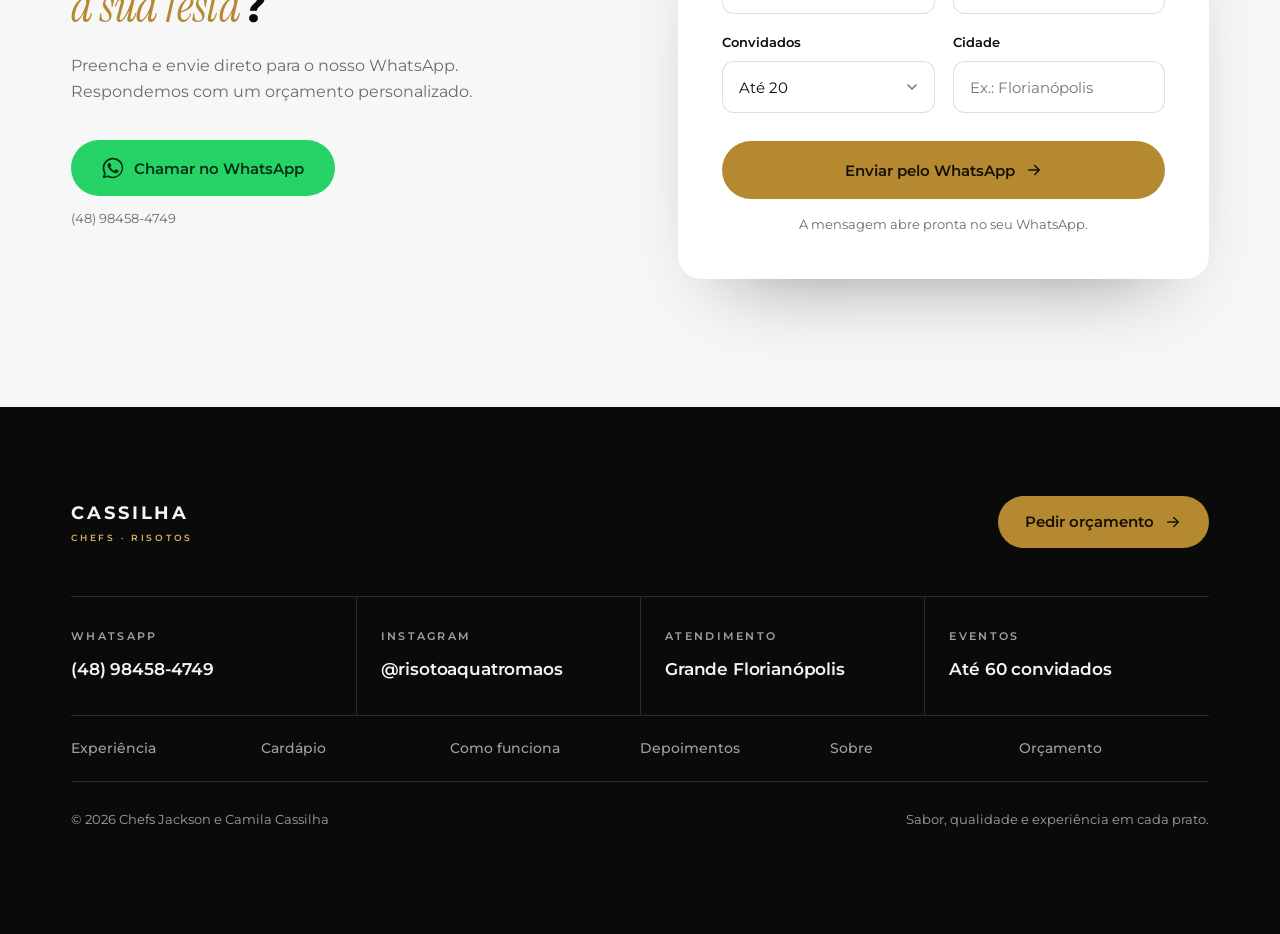
==== commit 4753d45b: "Cardápio completo em carrossel de 3 cartões com sabores em etiquetas Desktop mostra os 3 cartões lad" ====
--- a/index.html
+++ b/index.html
@@ -151,66 +151,82 @@
       <div class="menu revela" id="menu">
         <div class="menu-topo">
           <h3>Cardápio completo</h3>
-          <p>Escolha um ou mais sabores para o seu evento.</p>
-        </div>
-        <div class="menu-grade">
-          <div class="menu-col">
-            <h4><span>Clássicos</span><em>17 sabores</em></h4>
-            <ul>
-            <li>Linguiça Blumenau</li>
-            <li>Limão siciliano</li>
-            <li>Caprese</li>
-            <li>Filé mignon</li>
-            <li>Quatro queijos</li>
-            <li>Cogumelos</li>
-            <li>Camarão</li>
-            <li>Salmão</li>
-            <li>Palmito</li>
-            <li>Legumes</li>
-            <li>Frango e milho</li>
-            <li>Carne (alcatra)</li>
-            <li>Tomate</li>
-            <li>Alho-poró</li>
-            <li>Bacon</li>
-            <li>Brócolis</li>
-            <li>Linguiça calabresa</li>
+          <div class="menu-ctrl">
+            <button class="seta" id="menu-ant" aria-label="Categoria anterior" aria-controls="menu-trilho"><svg viewBox="0 0 24 24" aria-hidden="true"><path d="M19 12H5M11 6l-6 6 6 6"/></svg></button>
+            <button class="seta" id="menu-prox" aria-label="Próxima categoria" aria-controls="menu-trilho"><svg viewBox="0 0 24 24" aria-hidden="true"><path d="M5 12h14M13 6l6 6-6 6"/></svg></button>
+          </div>
+        </div>
+        <div class="menu-trilho" id="menu-trilho" tabindex="0" aria-label="Categorias do cardápio">
+          <article class="menu-card" id="menu-card-1" role="group" aria-roledescription="cartão" aria-label="Clássicos, 1 de 3">
+            <header>
+              <span class="menu-num">01</span>
+              <h4>Clássicos</h4>
+              <p>Os favoritos de sempre. <em>17 sabores</em></p>
+            </header>
+            <ul class="menu-chips">
+          <li>Linguiça Blumenau</li>
+          <li>Limão siciliano</li>
+          <li>Caprese</li>
+          <li>Filé mignon</li>
+          <li>Quatro queijos</li>
+          <li>Cogumelos</li>
+          <li>Camarão</li>
+          <li>Salmão</li>
+          <li>Palmito</li>
+          <li>Legumes</li>
+          <li>Frango e milho</li>
+          <li>Carne (alcatra)</li>
+          <li>Tomate</li>
+          <li>Alho-poró</li>
+          <li>Bacon</li>
+          <li>Brócolis</li>
+          <li>Linguiça calabresa</li>
             </ul>
-          </div>
-          <div class="menu-col">
-            <h4><span>Especiais</span><em>12 sabores</em></h4>
-            <ul>
-            <li>Filé mignon e gorgonzola</li>
-            <li>Pera e gorgonzola</li>
-            <li>Camarão e limão siciliano</li>
-            <li>Abóbora e carne seca</li>
-            <li>Bacon e brócolis</li>
-            <li>Brie, damasco e amêndoas laminadas</li>
-            <li>Ossobuco</li>
-            <li>Costela suína</li>
-            <li>Filé mignon suíno</li>
-            <li>Beterraba com queijo de cabra</li>
-            <li>Pinhão e bacon <small>sazonal</small></li>
-            <li>Pinhão e linguiça Blumenau <small>sazonal</small></li>
+          </article>
+          <article class="menu-card" id="menu-card-2" role="group" aria-roledescription="cartão" aria-label="Especiais, 2 de 3">
+            <header>
+              <span class="menu-num">02</span>
+              <h4>Especiais</h4>
+              <p>Combinações da casa. <em>12 sabores</em></p>
+            </header>
+            <ul class="menu-chips">
+          <li>Filé mignon e gorgonzola</li>
+          <li>Pera e gorgonzola</li>
+          <li>Camarão e limão siciliano</li>
+          <li>Abóbora e carne seca</li>
+          <li>Bacon e brócolis</li>
+          <li>Brie, damasco e amêndoas laminadas</li>
+          <li>Ossobuco</li>
+          <li>Costela suína</li>
+          <li>Filé mignon suíno</li>
+          <li>Beterraba com queijo de cabra</li>
+          <li>Pinhão e bacon <small>sazonal</small></li>
+          <li>Pinhão e linguiça Blumenau <small>sazonal</small></li>
             </ul>
-          </div>
-          <div class="menu-col">
-            <h4><span>Vegetarianos e veganos</span><em>11 sabores</em></h4>
-            <ul>
-            <li>Cogumelos</li>
-            <li>Palmito</li>
-            <li>Legumes</li>
-            <li>Rúcula e tomate seco</li>
-            <li>Abobrinha</li>
-            <li>Açafrão</li>
-            <li>Tomate</li>
-            <li>Alho-poró</li>
-            <li>Brócolis</li>
-            <li>Abóbora</li>
-            <li>Pinhão <small>sazonal</small></li>
+          </article>
+          <article class="menu-card" id="menu-card-3" role="group" aria-roledescription="cartão" aria-label="Vegetarianos e veganos, 3 de 3">
+            <header>
+              <span class="menu-num">03</span>
+              <h4>Vegetarianos e veganos</h4>
+              <p>Sem carne, com muito sabor. <em>11 sabores</em></p>
+            </header>
+            <ul class="menu-chips">
+          <li>Cogumelos</li>
+          <li>Palmito</li>
+          <li>Legumes</li>
+          <li>Rúcula e tomate seco</li>
+          <li>Abobrinha</li>
+          <li>Açafrão</li>
+          <li>Tomate</li>
+          <li>Alho-poró</li>
+          <li>Brócolis</li>
+          <li>Abóbora</li>
+          <li>Pinhão <small>sazonal</small></li>
             </ul>
-          </div>
-        </div>
-        <p class="nota">Sabores sazonais conforme a época do pinhão. Outros sabores sob consulta.</p>
+          </article>
+        </div>
+        <div class="menu-pontos" id="menu-pontos" aria-hidden="true"><i></i><i></i><i></i></div>
+        <p class="nota">Pinhão conforme a época. Outros sabores sob consulta.</p>
       </div>
     </div>
   </section>
--- a/css/style.css
+++ b/css/style.css
@@ -206,19 +206,29 @@
 .pontos button[aria-selected="true"]::after { background: var(--ouro); }
 .nota { margin-top: 40px; font-size: 14.5px; color: var(--texto); text-align: center; }
 
-/* cardápio completo */
-.menu { margin-top: clamp(56px, 7vw, 96px); padding: clamp(28px, 4vw, 56px); background: var(--branco); border: 1px solid var(--linha); border-radius: var(--raio); box-shadow: 0 30px 60px -48px rgba(10, 10, 11, .4); }
-.menu-topo { display: flex; flex-wrap: wrap; align-items: baseline; justify-content: space-between; gap: 8px 24px; padding-bottom: 24px; border-bottom: 1px solid var(--linha); }
+/* cardápio completo: carrossel de 3 cartões */
+.menu { margin-top: clamp(56px, 7vw, 96px); }
+.menu-topo { display: flex; align-items: center; justify-content: space-between; gap: 16px; margin-bottom: 24px; }
 .menu-topo h3 { font-size: clamp(22px, 2.2vw, 28px); font-weight: 700; letter-spacing: -.02em; }
-.menu-topo p { font-size: 14.5px; color: var(--texto); }
-.menu-grade { display: grid; grid-template-columns: repeat(3, minmax(0, 1fr)); gap: clamp(28px, 4vw, 56px); margin-top: 32px; }
-.menu-col h4 { display: flex; align-items: baseline; justify-content: space-between; gap: 12px; padding-bottom: 12px; margin-bottom: 8px; border-bottom: 1px solid var(--linha-forte); }
-.menu-col h4 span { font-size: 12px; font-weight: 600; letter-spacing: .18em; text-transform: uppercase; color: var(--ouro-texto); }
-.menu-col h4 em { font-family: var(--serifa); font-style: italic; font-weight: 400; font-size: 17px; color: var(--texto); white-space: nowrap; }
-.menu-col li { display: flex; align-items: baseline; justify-content: space-between; gap: 12px; padding: 9px 0; font-size: 15px; font-weight: 500; color: var(--tinta-2); border-bottom: 1px dashed var(--linha); }
-.menu-col li:last-child { border-bottom: 0; }
-.menu-col small { flex: none; padding: 3px 8px; border-radius: 999px; background: var(--cinza-1); font-size: 10.5px; font-weight: 600; letter-spacing: .08em; text-transform: uppercase; color: var(--ouro-texto); }
-.menu .nota { margin-top: 32px; }
+.menu-ctrl { display: none; gap: 10px; }
+.menu-ctrl .seta { width: 44px; height: 44px; }
+.menu-ctrl .seta:disabled { opacity: .35; cursor: default; background: var(--branco); color: var(--tinta); border-color: var(--linha-forte); }
+.menu-trilho { display: grid; grid-template-columns: repeat(3, minmax(0, 1fr)); gap: 20px; outline: none; }
+.menu-trilho:focus-visible { outline: 2px solid var(--ouro); outline-offset: 6px; border-radius: var(--raio); }
+.menu-card { display: flex; flex-direction: column; padding: 28px 26px 30px; background: var(--branco); border: 1px solid var(--linha); border-radius: var(--raio); box-shadow: 0 30px 60px -48px rgba(10, 10, 11, .4); transition: transform .4s var(--ease), box-shadow .4s var(--ease); }
+.menu-card:hover { transform: translateY(-3px); box-shadow: 0 36px 70px -46px rgba(10, 10, 11, .5); }
+.menu-card header { padding-bottom: 18px; margin-bottom: 18px; border-bottom: 1px solid var(--linha); }
+.menu-num { font-size: 11px; font-weight: 600; letter-spacing: .22em; color: var(--ouro-texto); }
+.menu-card h4 { margin-top: 8px; font-size: 20px; font-weight: 700; letter-spacing: -.01em; }
+.menu-card header p { margin-top: 4px; font-size: 14px; color: var(--texto); }
+.menu-card header em { font-family: var(--serifa); font-size: 16px; color: var(--ouro-texto); white-space: nowrap; }
+.menu-chips { display: flex; flex-wrap: wrap; gap: 8px; }
+.menu-chips li { padding: 7px 13px; border-radius: 999px; background: var(--cinza-1); border: 1px solid var(--linha); font-size: 13.5px; font-weight: 500; line-height: 1.3; color: var(--tinta-2); }
+.menu-chips small { margin-left: 4px; font-size: 9.5px; font-weight: 700; letter-spacing: .08em; text-transform: uppercase; color: var(--ouro-texto); }
+.menu-pontos { display: none; justify-content: center; gap: 8px; margin-top: 18px; }
+.menu-pontos i { width: 22px; height: 2px; border-radius: 2px; background: rgba(10, 10, 11, .18); transition: width .4s var(--ease), background .3s; }
+.menu-pontos i.ativo { width: 44px; background: var(--ouro); }
+.menu .nota { margin-top: 28px; }
 
 /* ---------- como funciona ---------- */
 .passos-sec { padding: var(--sec) 0 clamp(56px, 6vw, 88px); }
@@ -352,7 +362,16 @@
 
 /* ---------- tablet ---------- */
 @media (max-width: 960px) {
-  .menu-grade { grid-template-columns: minmax(0, 1fr); gap: 32px; }
+  .menu-ctrl { display: flex; }
+  .menu-pontos { display: flex; }
+  .menu-trilho {
+    display: flex; gap: 14px; overflow-x: auto; scroll-snap-type: x mandatory; scroll-behavior: smooth;
+    --g: clamp(20px, 4vw, 56px);
+    margin: 0 calc(var(--g) * -1); padding: 4px var(--g) 24px; scroll-padding: 0 var(--g); scrollbar-width: none; overscroll-behavior-x: contain;
+  }
+  .menu-trilho::-webkit-scrollbar { display: none; }
+  .menu-card { flex: 0 0 min(84%, 420px); scroll-snap-align: start; }
+  .menu-card:hover { transform: none; }
   .burger { display: block; }
   .nav {
     position: absolute; top: calc(100% + 8px); right: clamp(20px, 4vw, 56px);
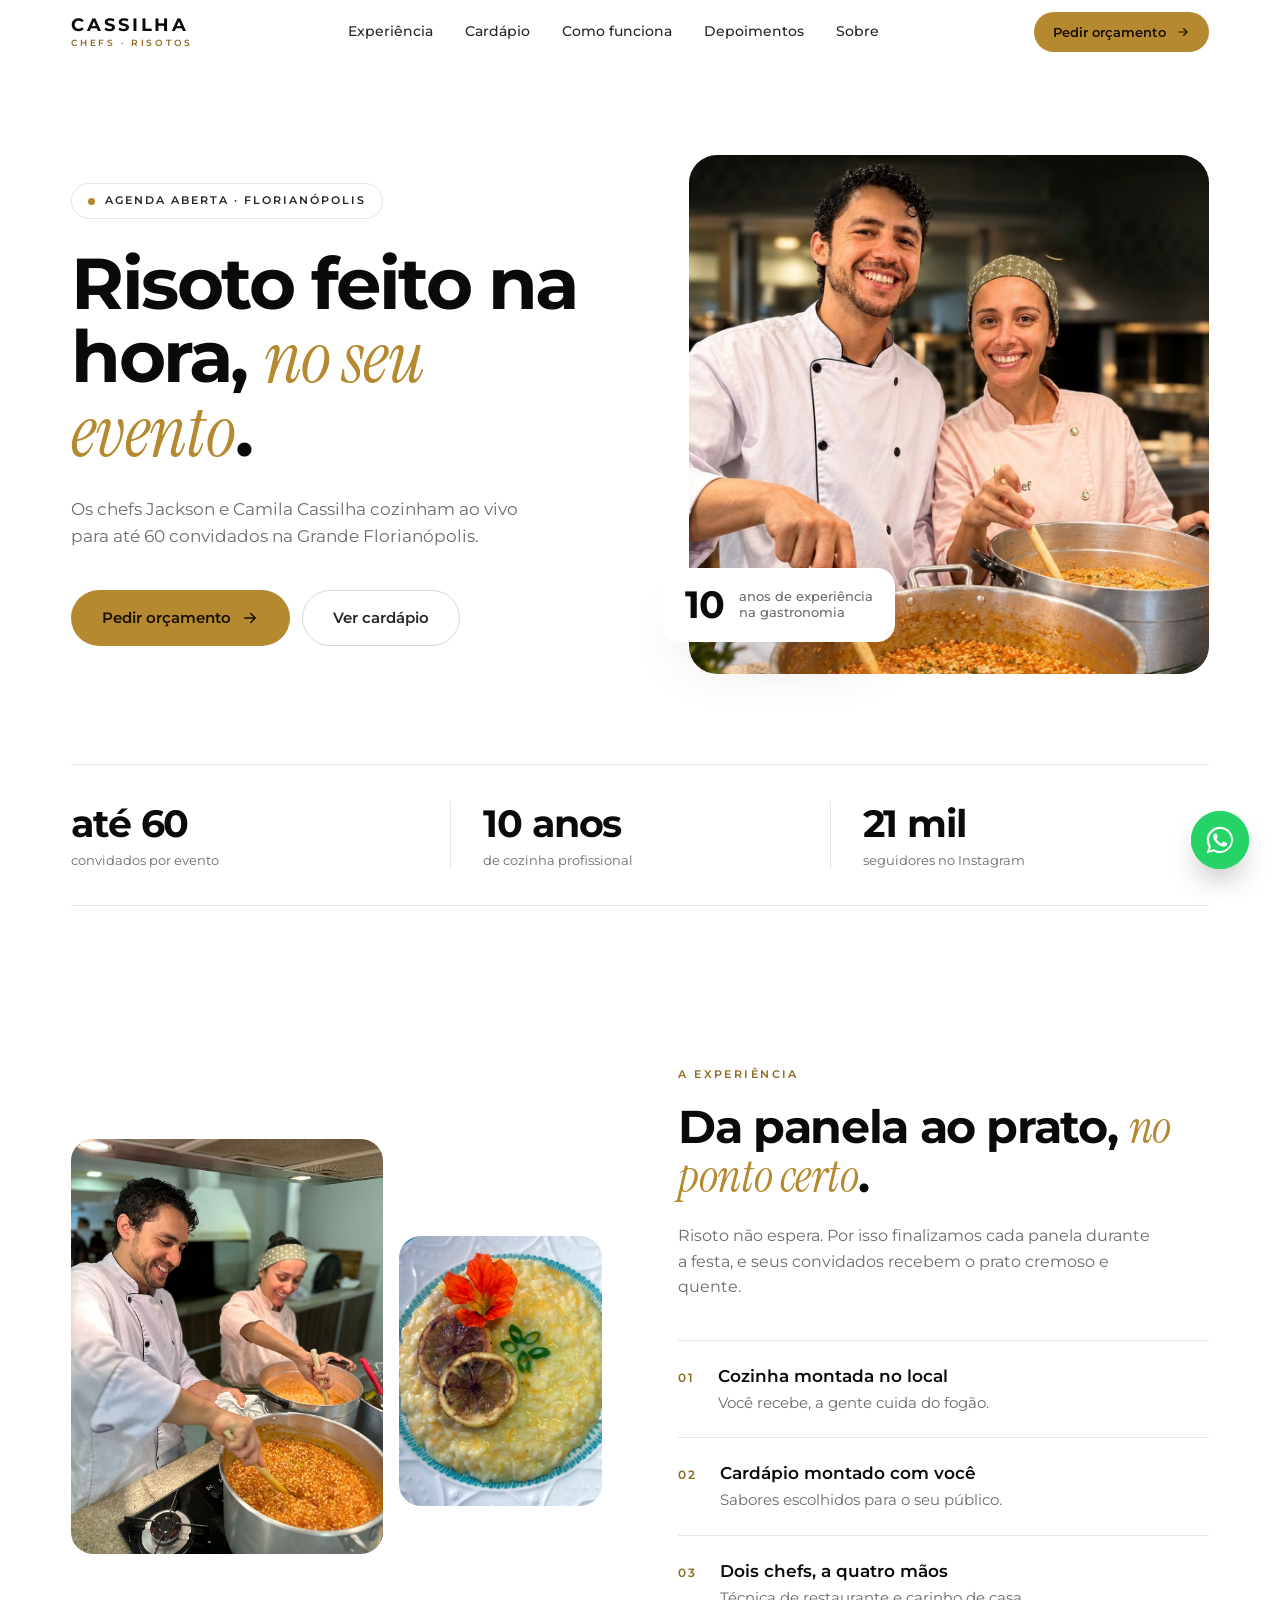
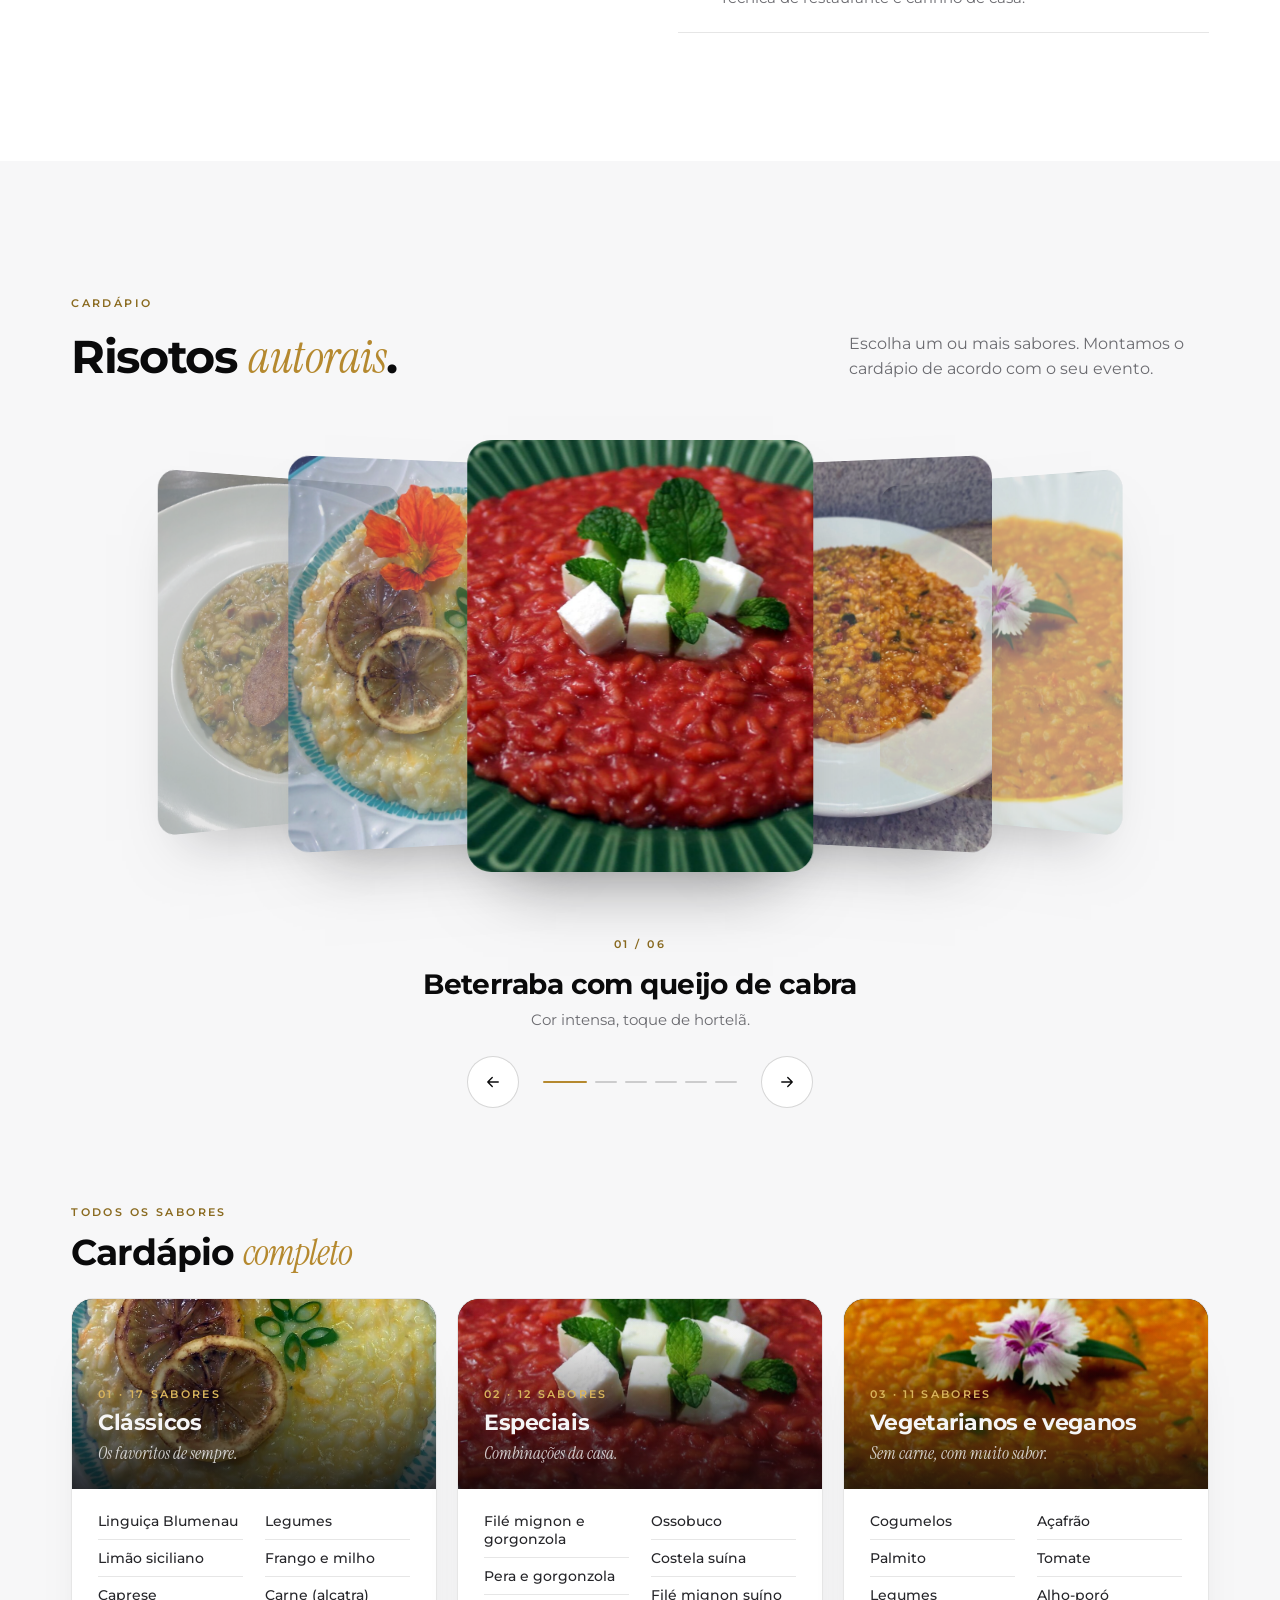
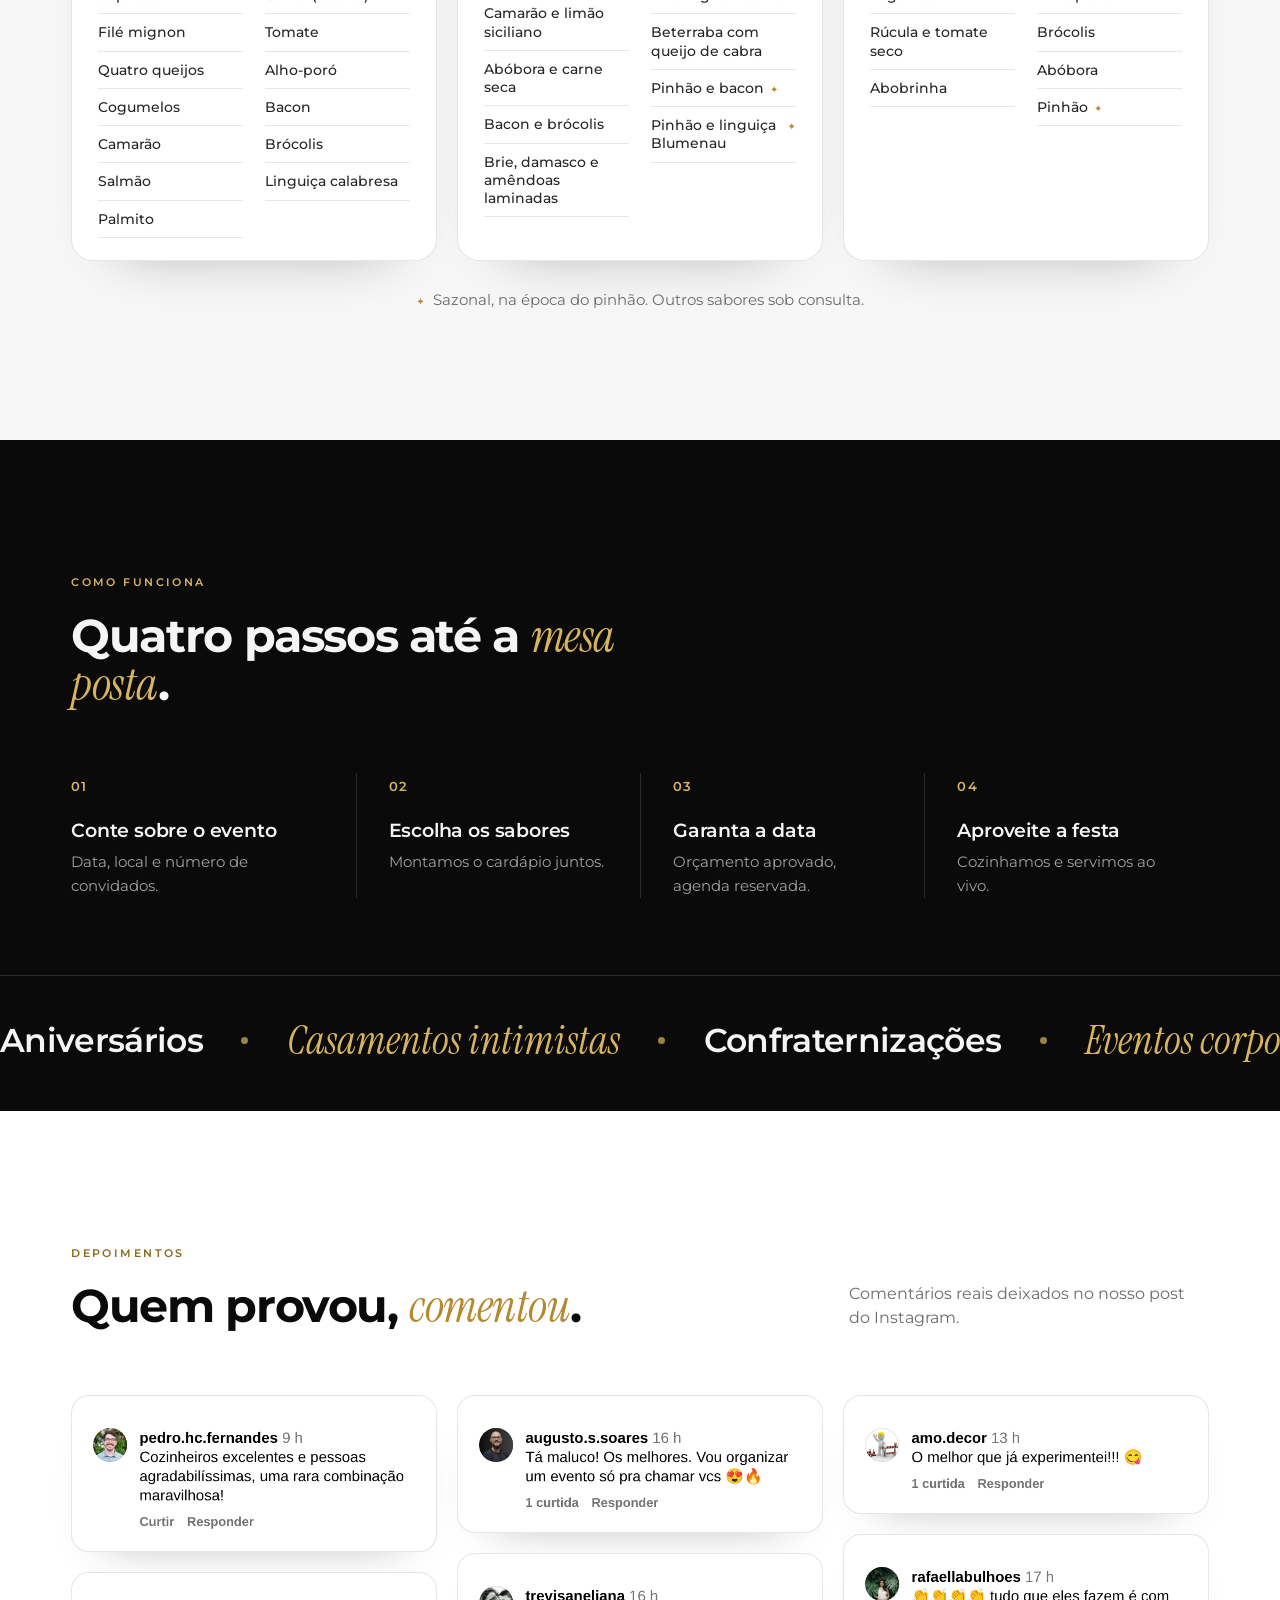
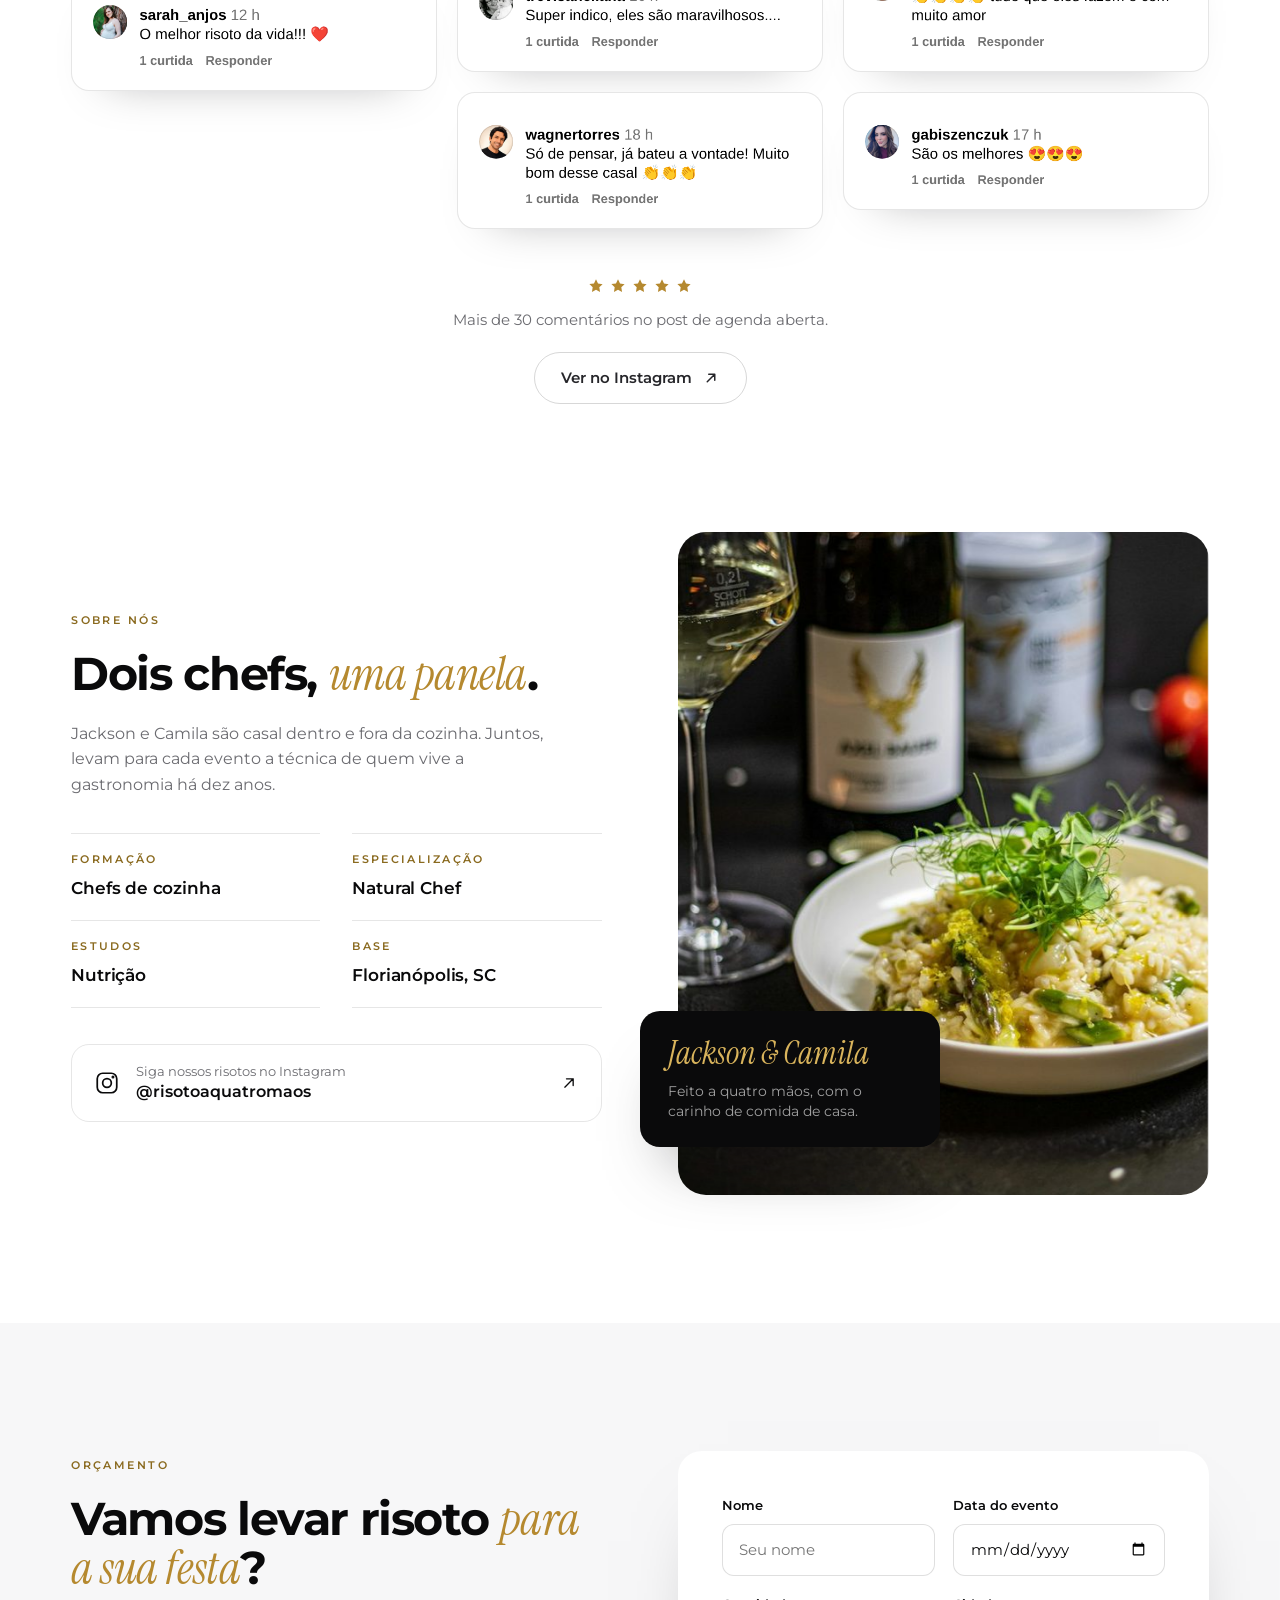
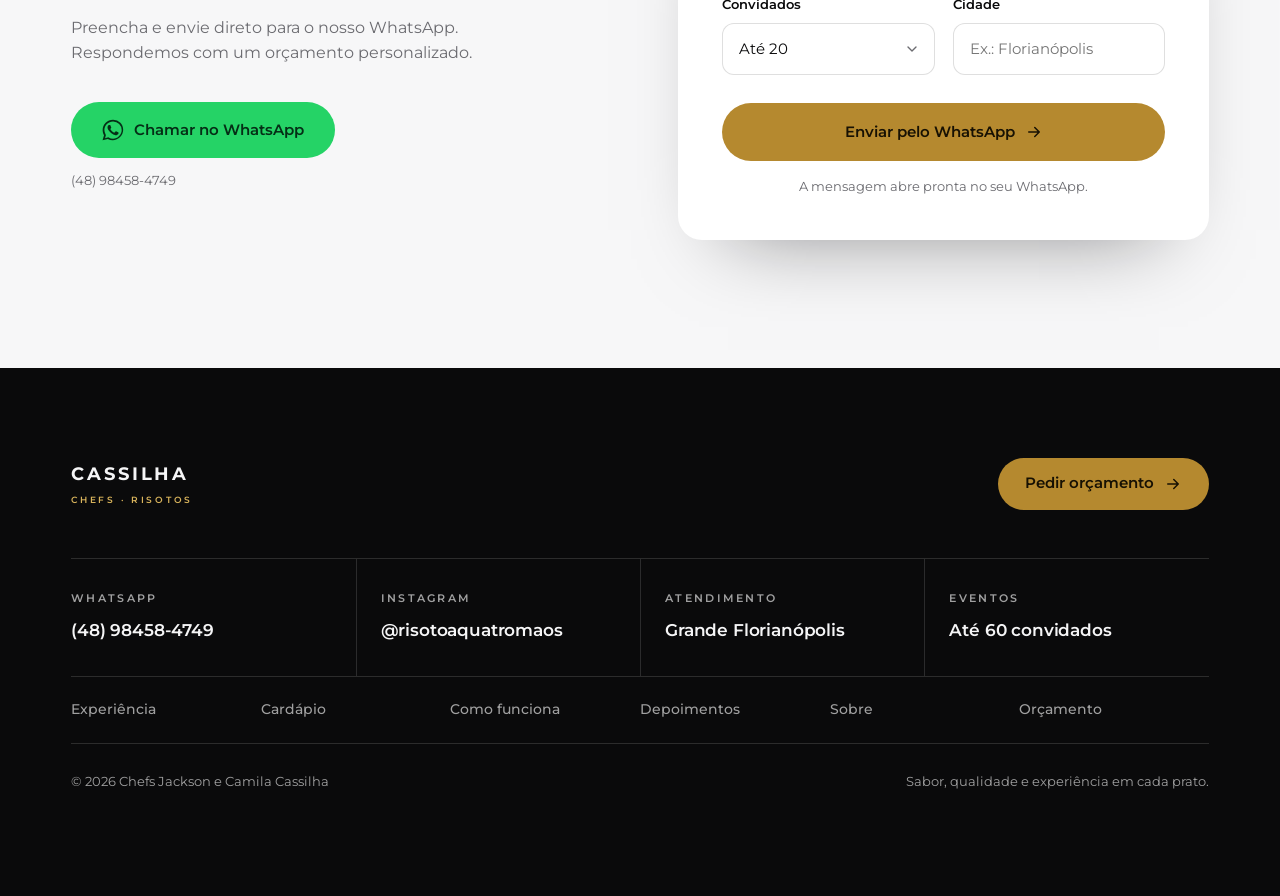
==== commit 595fb444: "Cardápio com visual de menu: capa com foto por categoria e lista em duas colunas Troca as etiquetas " ====
--- a/index.html
+++ b/index.html
@@ -150,7 +150,10 @@
     <div class="wrap">
       <div class="menu revela" id="menu">
         <div class="menu-topo">
-          <h3>Cardápio completo</h3>
+          <div>
+            <span class="rotulo">TODOS OS SABORES</span>
+            <h3>Cardápio <em>completo</em></h3>
+          </div>
           <div class="menu-ctrl">
             <button class="seta" id="menu-ant" aria-label="Categoria anterior" aria-controls="menu-trilho"><svg viewBox="0 0 24 24" aria-hidden="true"><path d="M19 12H5M11 6l-6 6 6 6"/></svg></button>
             <button class="seta" id="menu-prox" aria-label="Próxima categoria" aria-controls="menu-trilho"><svg viewBox="0 0 24 24" aria-hidden="true"><path d="M5 12h14M13 6l6 6-6 6"/></svg></button>
@@ -158,75 +161,84 @@
         </div>
         <div class="menu-trilho" id="menu-trilho" tabindex="0" aria-label="Categorias do cardápio">
           <article class="menu-card" id="menu-card-1" role="group" aria-roledescription="cartão" aria-label="Clássicos, 1 de 3">
-            <header>
-              <span class="menu-num">01</span>
-              <h4>Clássicos</h4>
-              <p>Os favoritos de sempre. <em>17 sabores</em></p>
-            </header>
-            <ul class="menu-chips">
-          <li>Linguiça Blumenau</li>
-          <li>Limão siciliano</li>
-          <li>Caprese</li>
-          <li>Filé mignon</li>
-          <li>Quatro queijos</li>
-          <li>Cogumelos</li>
-          <li>Camarão</li>
-          <li>Salmão</li>
-          <li>Palmito</li>
-          <li>Legumes</li>
-          <li>Frango e milho</li>
-          <li>Carne (alcatra)</li>
-          <li>Tomate</li>
-          <li>Alho-poró</li>
-          <li>Bacon</li>
-          <li>Brócolis</li>
-          <li>Linguiça calabresa</li>
+            <figure class="menu-capa">
+              <img src="img/risoto-limao.jpg" alt="Risoto de limão siciliano" width="900" height="1125" loading="lazy" style="object-position: 50% 60%">
+              <figcaption>
+                <span class="menu-num">01 · 17 sabores</span>
+                <h4>Clássicos</h4>
+                <p>Os favoritos de sempre.</p>
+              </figcaption>
+            </figure>
+            <ul class="menu-lista">
+              <li>Linguiça Blumenau</li>
+              <li>Limão siciliano</li>
+              <li>Caprese</li>
+              <li>Filé mignon</li>
+              <li>Quatro queijos</li>
+              <li>Cogumelos</li>
+              <li>Camarão</li>
+              <li>Salmão</li>
+              <li>Palmito</li>
+              <li>Legumes</li>
+              <li>Frango e milho</li>
+              <li>Carne (alcatra)</li>
+              <li>Tomate</li>
+              <li>Alho-poró</li>
+              <li>Bacon</li>
+              <li>Brócolis</li>
+              <li>Linguiça calabresa</li>
             </ul>
           </article>
           <article class="menu-card" id="menu-card-2" role="group" aria-roledescription="cartão" aria-label="Especiais, 2 de 3">
-            <header>
-              <span class="menu-num">02</span>
-              <h4>Especiais</h4>
-              <p>Combinações da casa. <em>12 sabores</em></p>
-            </header>
-            <ul class="menu-chips">
-          <li>Filé mignon e gorgonzola</li>
-          <li>Pera e gorgonzola</li>
-          <li>Camarão e limão siciliano</li>
-          <li>Abóbora e carne seca</li>
-          <li>Bacon e brócolis</li>
-          <li>Brie, damasco e amêndoas laminadas</li>
-          <li>Ossobuco</li>
-          <li>Costela suína</li>
-          <li>Filé mignon suíno</li>
-          <li>Beterraba com queijo de cabra</li>
-          <li>Pinhão e bacon <small>sazonal</small></li>
-          <li>Pinhão e linguiça Blumenau <small>sazonal</small></li>
+            <figure class="menu-capa">
+              <img src="img/risoto-beterraba.jpg" alt="Risoto de beterraba com queijo de cabra" width="900" height="1125" loading="lazy" style="object-position: 50% 40%">
+              <figcaption>
+                <span class="menu-num">02 · 12 sabores</span>
+                <h4>Especiais</h4>
+                <p>Combinações da casa.</p>
+              </figcaption>
+            </figure>
+            <ul class="menu-lista">
+              <li>Filé mignon e gorgonzola</li>
+              <li>Pera e gorgonzola</li>
+              <li>Camarão e limão siciliano</li>
+              <li>Abóbora e carne seca</li>
+              <li>Bacon e brócolis</li>
+              <li>Brie, damasco e amêndoas laminadas</li>
+              <li>Ossobuco</li>
+              <li>Costela suína</li>
+              <li>Filé mignon suíno</li>
+              <li>Beterraba com queijo de cabra</li>
+              <li>Pinhão e bacon <span class="saz" title="Sazonal">✦</span></li>
+              <li>Pinhão e linguiça Blumenau <span class="saz" title="Sazonal">✦</span></li>
             </ul>
           </article>
           <article class="menu-card" id="menu-card-3" role="group" aria-roledescription="cartão" aria-label="Vegetarianos e veganos, 3 de 3">
-            <header>
-              <span class="menu-num">03</span>
-              <h4>Vegetarianos e veganos</h4>
-              <p>Sem carne, com muito sabor. <em>11 sabores</em></p>
-            </header>
-            <ul class="menu-chips">
-          <li>Cogumelos</li>
-          <li>Palmito</li>
-          <li>Legumes</li>
-          <li>Rúcula e tomate seco</li>
-          <li>Abobrinha</li>
-          <li>Açafrão</li>
-          <li>Tomate</li>
-          <li>Alho-poró</li>
-          <li>Brócolis</li>
-          <li>Abóbora</li>
-          <li>Pinhão <small>sazonal</small></li>
+            <figure class="menu-capa">
+              <img src="img/risoto-abobora.jpg" alt="Risoto de abóbora com flor comestível" width="900" height="1125" loading="lazy" style="object-position: 50% 45%">
+              <figcaption>
+                <span class="menu-num">03 · 11 sabores</span>
+                <h4>Vegetarianos e veganos</h4>
+                <p>Sem carne, com muito sabor.</p>
+              </figcaption>
+            </figure>
+            <ul class="menu-lista">
+              <li>Cogumelos</li>
+              <li>Palmito</li>
+              <li>Legumes</li>
+              <li>Rúcula e tomate seco</li>
+              <li>Abobrinha</li>
+              <li>Açafrão</li>
+              <li>Tomate</li>
+              <li>Alho-poró</li>
+              <li>Brócolis</li>
+              <li>Abóbora</li>
+              <li>Pinhão <span class="saz" title="Sazonal">✦</span></li>
             </ul>
           </article>
         </div>
         <div class="menu-pontos" id="menu-pontos" aria-hidden="true"><i></i><i></i><i></i></div>
-        <p class="nota">Pinhão conforme a época. Outros sabores sob consulta.</p>
+        <p class="nota"><span class="saz">✦</span> Sazonal, na época do pinhão. Outros sabores sob consulta.</p>
       </div>
     </div>
   </section>
--- a/css/style.css
+++ b/css/style.css
@@ -208,27 +208,32 @@
 
 /* cardápio completo: carrossel de 3 cartões */
 .menu { margin-top: clamp(56px, 7vw, 96px); }
-.menu-topo { display: flex; align-items: center; justify-content: space-between; gap: 16px; margin-bottom: 24px; }
-.menu-topo h3 { font-size: clamp(22px, 2.2vw, 28px); font-weight: 700; letter-spacing: -.02em; }
+.menu-topo { display: flex; align-items: flex-end; justify-content: space-between; gap: 16px; margin-bottom: 24px; }
+.menu-topo h3 { margin-top: 10px; font-size: clamp(26px, 2.8vw, 36px); font-weight: 700; letter-spacing: -.03em; line-height: 1.1; }
+.menu-topo h3 em { font-family: var(--serifa); font-weight: 400; color: var(--ouro); }
 .menu-ctrl { display: none; gap: 10px; }
 .menu-ctrl .seta { width: 44px; height: 44px; }
 .menu-ctrl .seta:disabled { opacity: .35; cursor: default; background: var(--branco); color: var(--tinta); border-color: var(--linha-forte); }
-.menu-trilho { display: grid; grid-template-columns: repeat(3, minmax(0, 1fr)); gap: 20px; outline: none; }
+.menu-trilho { display: grid; grid-template-columns: repeat(3, minmax(0, 1fr)); gap: 20px; align-items: stretch; outline: none; }
 .menu-trilho:focus-visible { outline: 2px solid var(--ouro); outline-offset: 6px; border-radius: var(--raio); }
-.menu-card { display: flex; flex-direction: column; padding: 28px 26px 30px; background: var(--branco); border: 1px solid var(--linha); border-radius: var(--raio); box-shadow: 0 30px 60px -48px rgba(10, 10, 11, .4); transition: transform .4s var(--ease), box-shadow .4s var(--ease); }
-.menu-card:hover { transform: translateY(-3px); box-shadow: 0 36px 70px -46px rgba(10, 10, 11, .5); }
-.menu-card header { padding-bottom: 18px; margin-bottom: 18px; border-bottom: 1px solid var(--linha); }
-.menu-num { font-size: 11px; font-weight: 600; letter-spacing: .22em; color: var(--ouro-texto); }
-.menu-card h4 { margin-top: 8px; font-size: 20px; font-weight: 700; letter-spacing: -.01em; }
-.menu-card header p { margin-top: 4px; font-size: 14px; color: var(--texto); }
-.menu-card header em { font-family: var(--serifa); font-size: 16px; color: var(--ouro-texto); white-space: nowrap; }
-.menu-chips { display: flex; flex-wrap: wrap; gap: 8px; }
-.menu-chips li { padding: 7px 13px; border-radius: 999px; background: var(--cinza-1); border: 1px solid var(--linha); font-size: 13.5px; font-weight: 500; line-height: 1.3; color: var(--tinta-2); }
-.menu-chips small { margin-left: 4px; font-size: 9.5px; font-weight: 700; letter-spacing: .08em; text-transform: uppercase; color: var(--ouro-texto); }
+.menu-card { display: flex; flex-direction: column; overflow: hidden; background: var(--branco); border: 1px solid var(--linha); border-radius: var(--raio); box-shadow: 0 30px 60px -48px rgba(10, 10, 11, .4); transition: transform .5s var(--ease), box-shadow .5s var(--ease); }
+.menu-card:hover { transform: translateY(-4px); box-shadow: 0 40px 80px -50px rgba(10, 10, 11, .55); }
+.menu-capa { position: relative; height: 190px; overflow: hidden; background: var(--tinta); }
+.menu-capa img { width: 100%; height: 100%; object-fit: cover; transition: transform 1.2s var(--ease); }
+.menu-card:hover .menu-capa img { transform: scale(1.05); }
+.menu-capa::after { content: ""; position: absolute; inset: 0; background: linear-gradient(180deg, rgba(10, 10, 11, .05) 20%, rgba(10, 10, 11, .82) 100%); }
+.menu-capa figcaption { position: absolute; left: 26px; right: 26px; bottom: 22px; z-index: 1; color: var(--inv-texto); }
+.menu-num { font-size: 10.5px; font-weight: 600; letter-spacing: .22em; text-transform: uppercase; color: var(--ouro-claro); }
+.menu-capa h4 { margin-top: 6px; font-size: 22px; font-weight: 700; letter-spacing: -.02em; line-height: 1.1; }
+.menu-capa p { margin-top: 4px; font-family: var(--serifa); font-style: italic; font-size: 17px; color: rgba(245, 245, 246, .82); }
+.menu-lista { columns: 2; column-gap: 22px; padding: 14px 26px 22px; }
+.menu-lista li { break-inside: avoid; display: flex; align-items: baseline; gap: 6px; padding: 9px 0; border-bottom: 1px solid var(--linha); font-size: 13.5px; font-weight: 500; line-height: 1.35; color: var(--tinta-2); }
+.saz { font-size: 10px; color: var(--ouro); }
 .menu-pontos { display: none; justify-content: center; gap: 8px; margin-top: 18px; }
 .menu-pontos i { width: 22px; height: 2px; border-radius: 2px; background: rgba(10, 10, 11, .18); transition: width .4s var(--ease), background .3s; }
 .menu-pontos i.ativo { width: 44px; background: var(--ouro); }
 .menu .nota { margin-top: 28px; }
+.menu .nota .saz { margin-right: 4px; }
 
 /* ---------- como funciona ---------- */
 .passos-sec { padding: var(--sec) 0 clamp(56px, 6vw, 88px); }
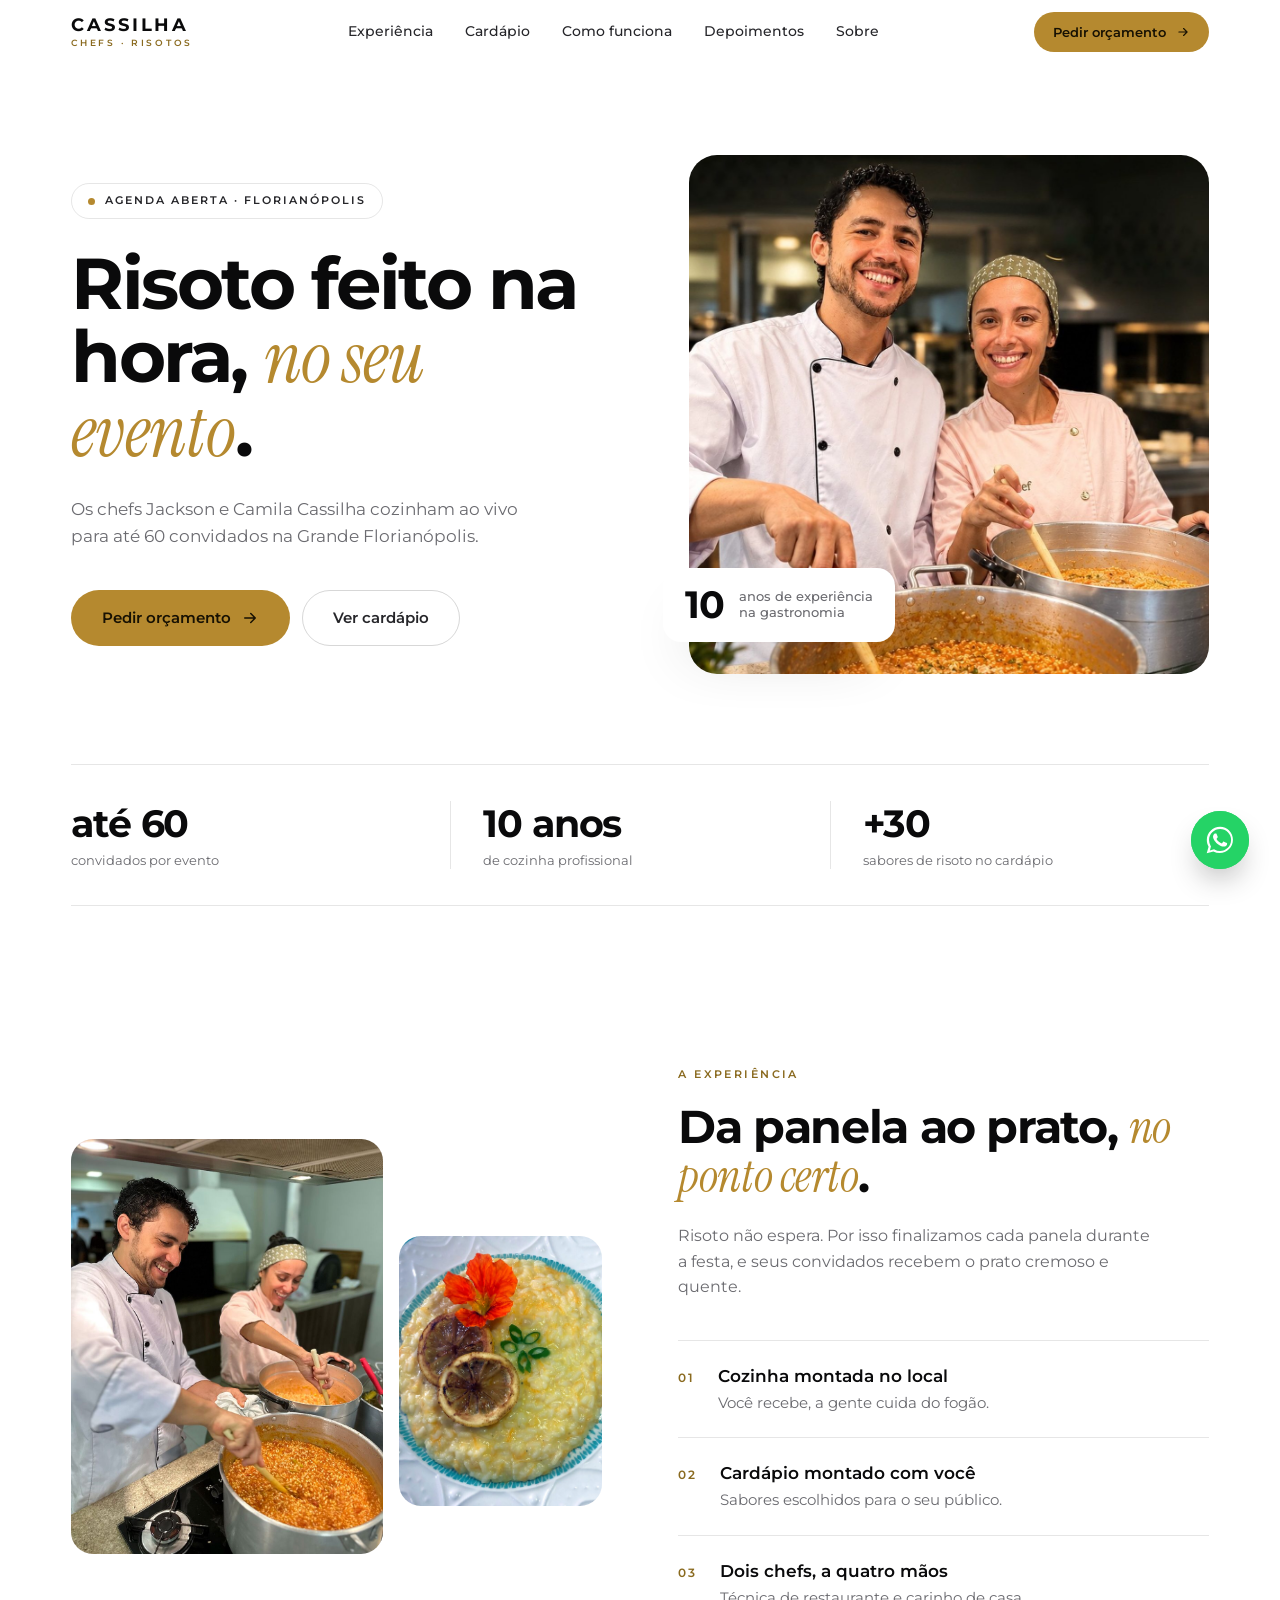
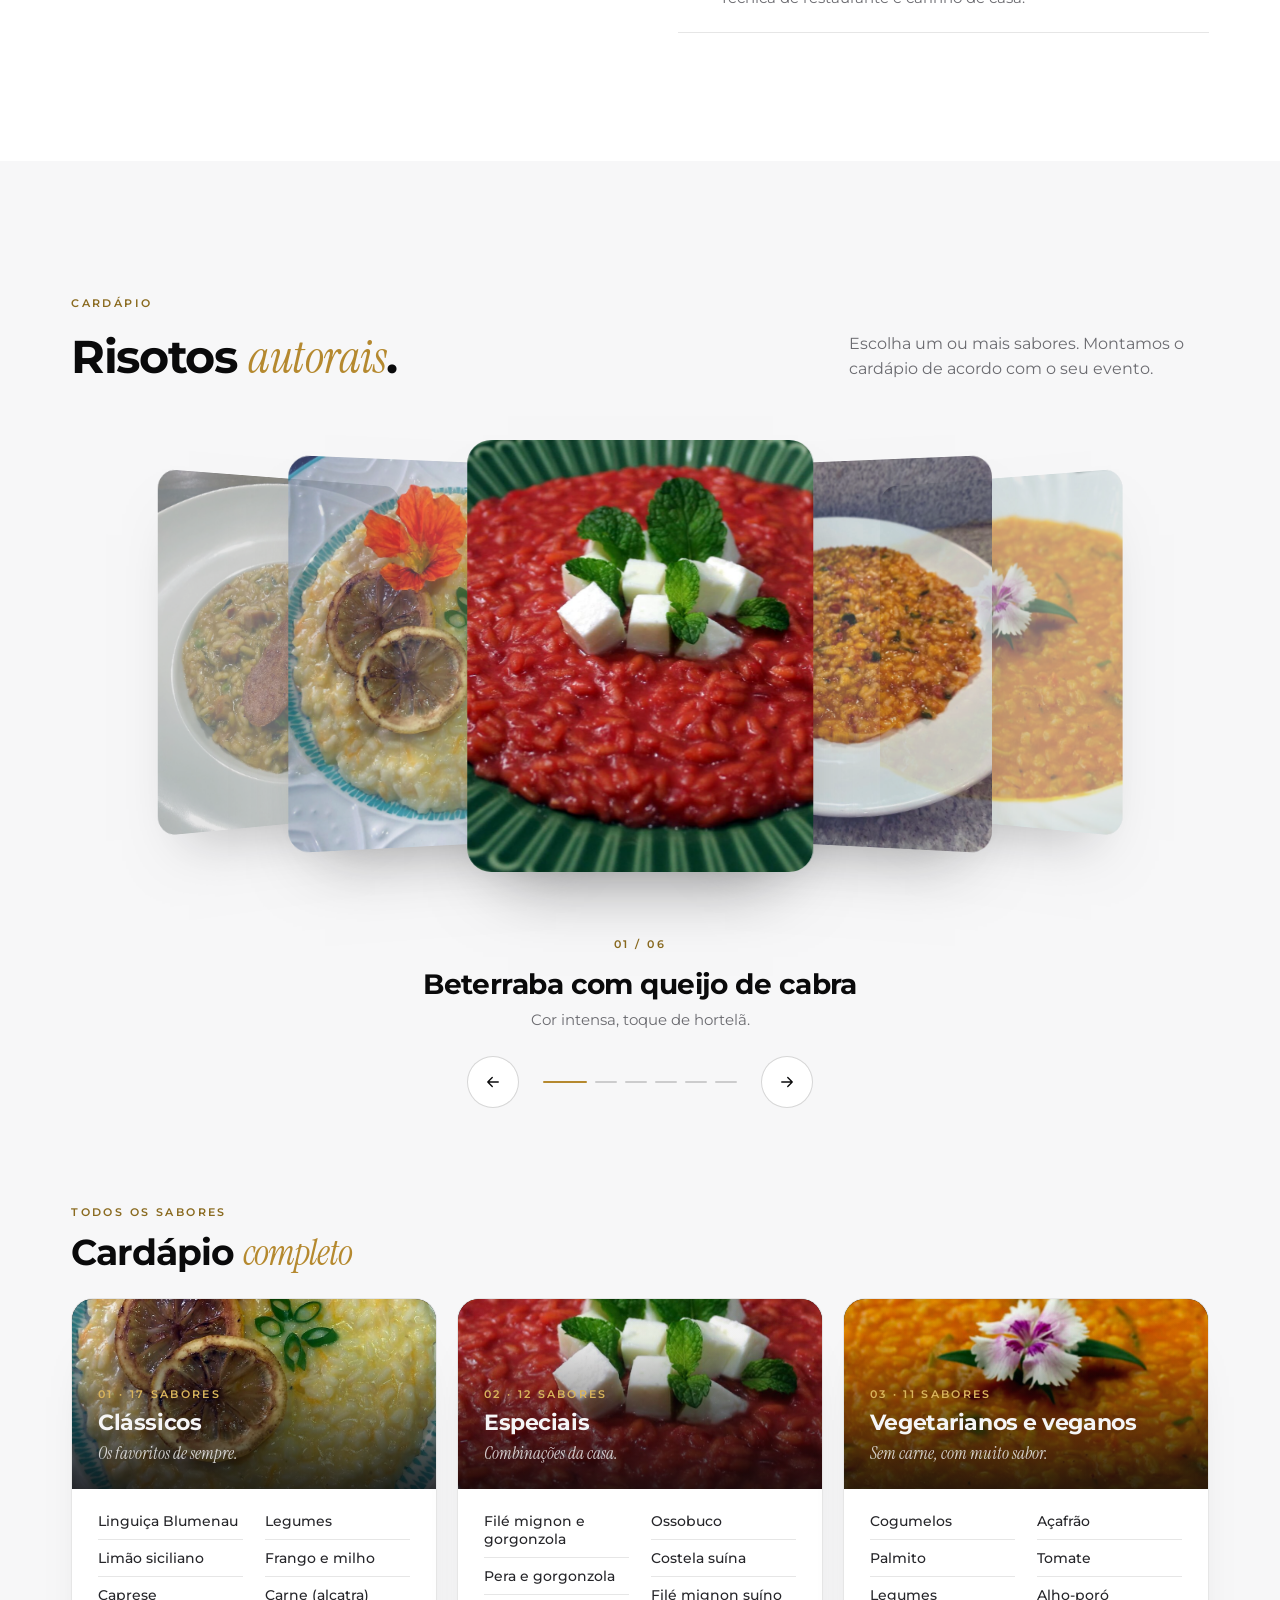
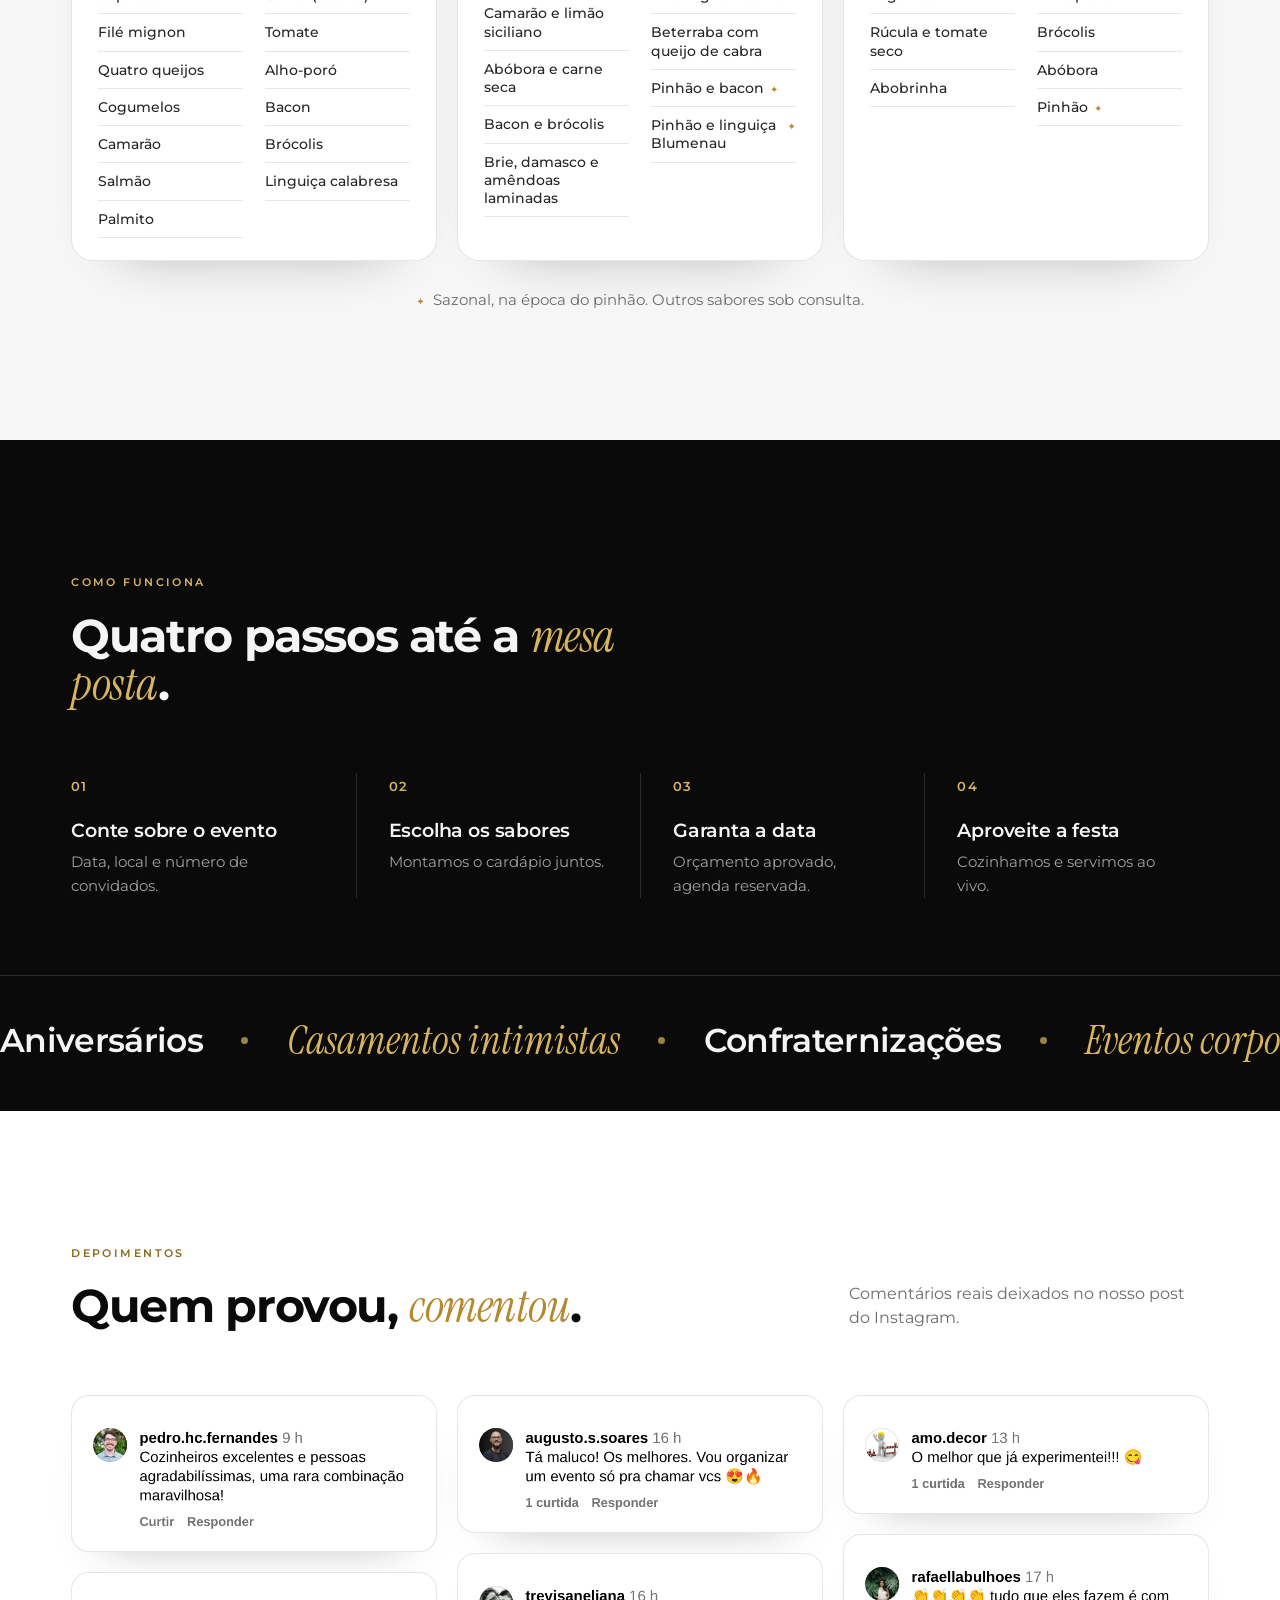
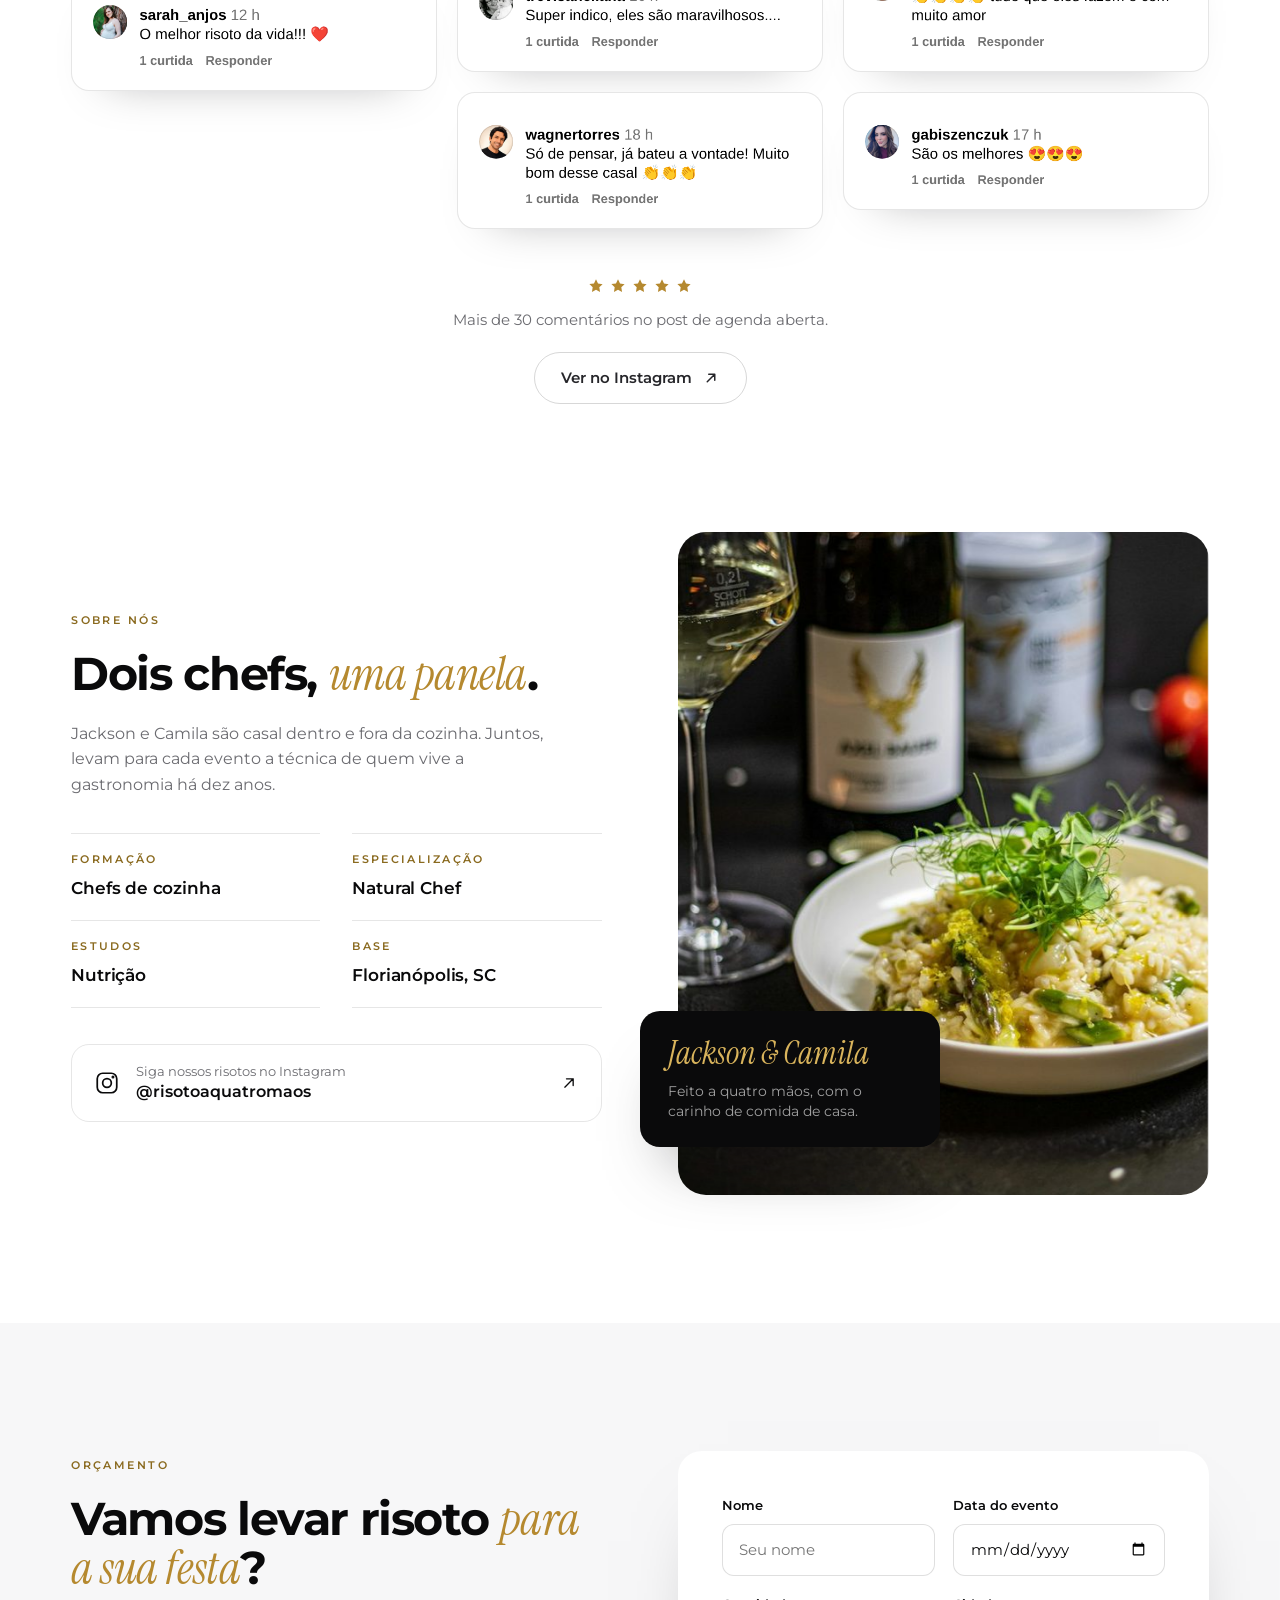
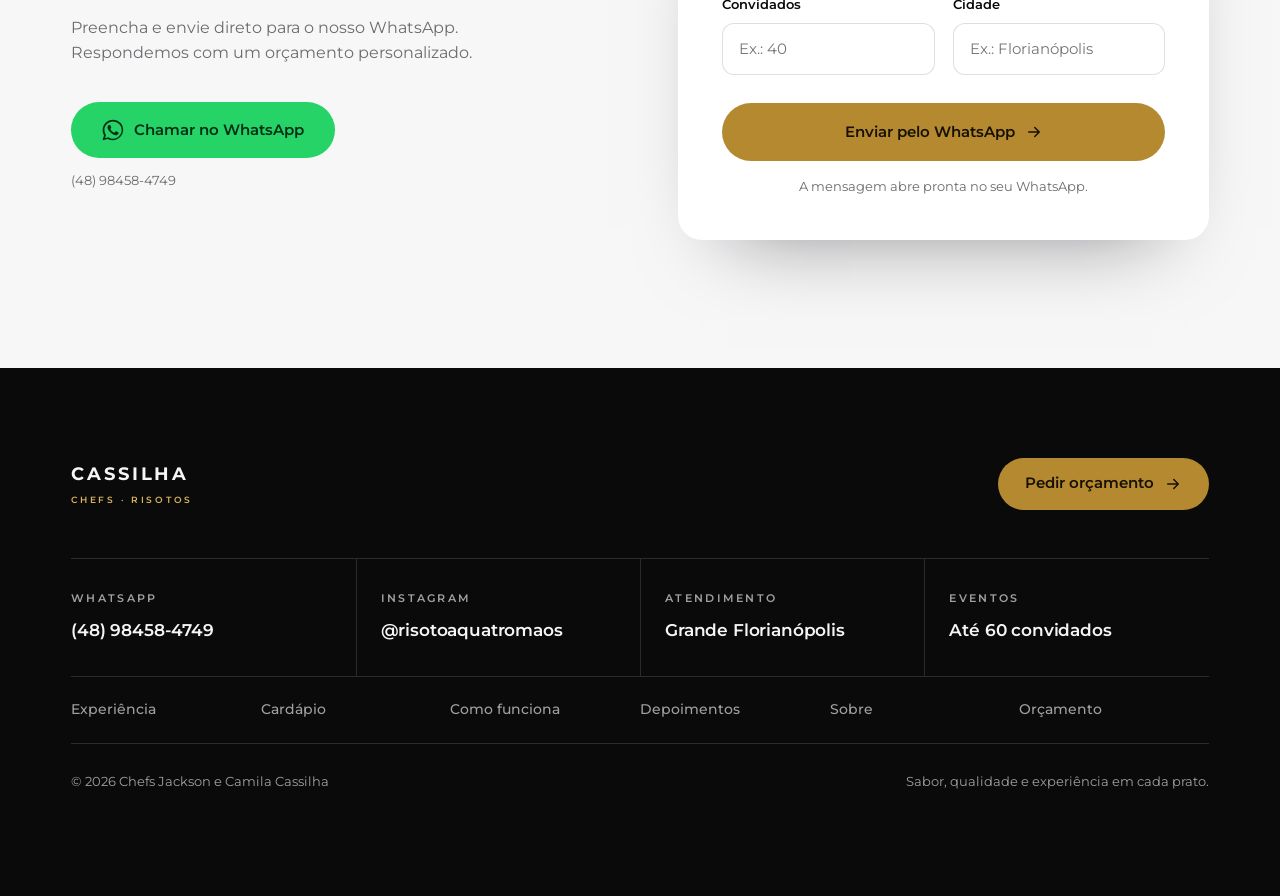
==== commit ccb39b31: "Troca seguidores por sabores no cardápio e campo numérico de convidados - Destaque "21 mil seguidore" ====
--- a/index.html
+++ b/index.html
@@ -77,7 +77,7 @@
       <div class="stats revela">
         <div><strong>até 60</strong><span>convidados por evento</span></div>
         <div><strong>10 anos</strong><span>de cozinha profissional</span></div>
-        <div><strong>21 mil</strong><span>seguidores no Instagram</span></div>
+        <div><strong>+30</strong><span>sabores de risoto no cardápio</span></div>
       </div>
     </div>
   </section>
@@ -347,12 +347,7 @@
           <label>Nome<input class="campo" type="text" name="nome" autocomplete="name" placeholder="Seu nome" required></label>
           <label>Data do evento<input class="campo" type="date" name="data"></label>
           <label>Convidados
-            <select class="campo" name="convidados">
-              <option>Até 20</option>
-              <option>21 a 40</option>
-              <option>41 a 60</option>
-              <option>Ainda não sei</option>
-            </select>
+            <input class="campo" type="number" name="convidados" inputmode="numeric" min="1" step="1" placeholder="Ex.: 40">
           </label>
           <label>Cidade<input class="campo" type="text" name="local" placeholder="Ex.: Florianópolis"></label>
         </div>
--- a/css/style.css
+++ b/css/style.css
@@ -304,10 +304,8 @@
   outline: none; transition: border-color .2s, box-shadow .2s;
   -webkit-appearance: none; appearance: none;
 }
-select.campo {
-  padding-right: 40px; cursor: pointer;
-  background: var(--branco) url("data:image/svg+xml,%3Csvg xmlns='http://www.w3.org/2000/svg' viewBox='0 0 24 24' fill='none' stroke='%236B6B70' stroke-width='2' stroke-linecap='round' stroke-linejoin='round'%3E%3Cpath d='M6 9l6 6 6-6'/%3E%3C/svg%3E") no-repeat right 14px center / 16px;
-}
+input[type=number].campo { -moz-appearance: textfield; }
+input[type=number].campo::-webkit-inner-spin-button, input[type=number].campo::-webkit-outer-spin-button { -webkit-appearance: none; margin: 0; }
 .campo:focus { border-color: var(--ouro); box-shadow: 0 0 0 4px rgba(181, 137, 47, .12); }
 .campo.erro { border-color: #B3261E; box-shadow: 0 0 0 4px rgba(179, 38, 30, .1); }
 .form-nota { margin-top: 16px; text-align: center; font-size: 12.5px; color: var(--texto); }
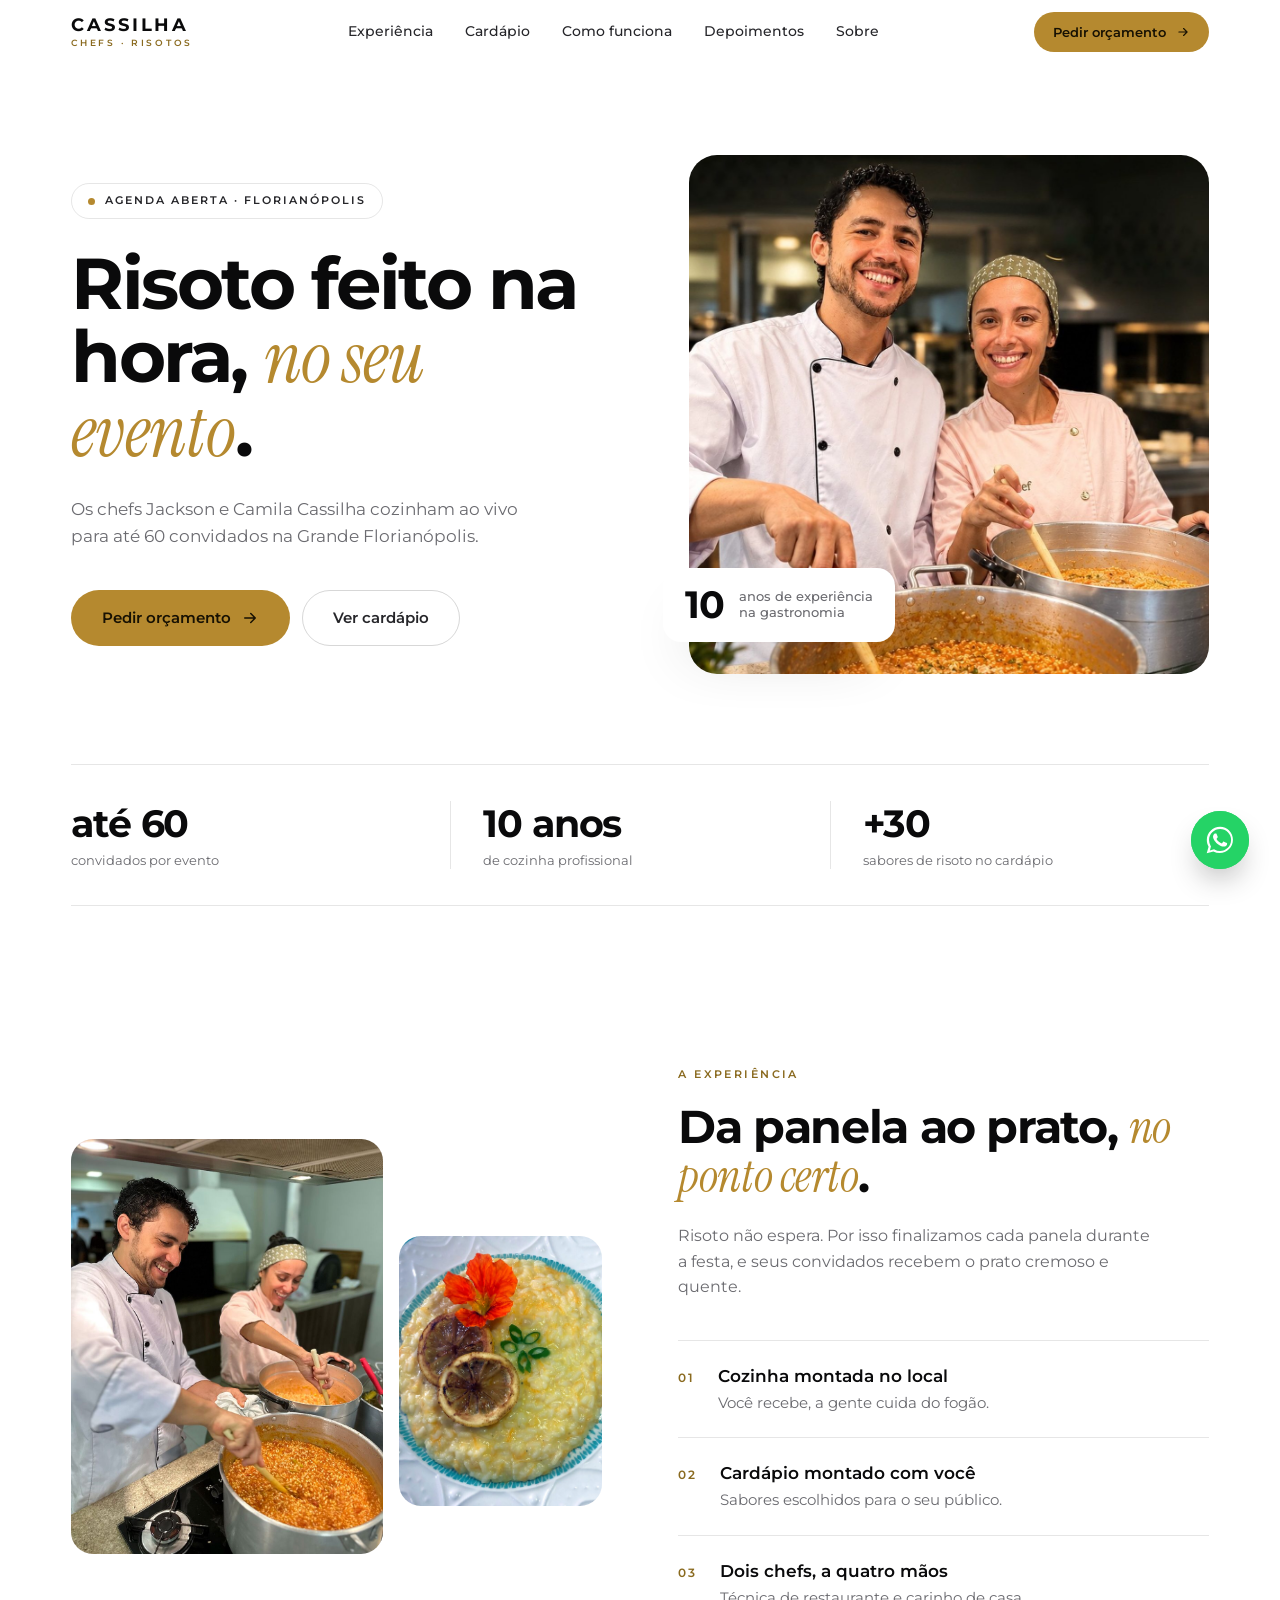
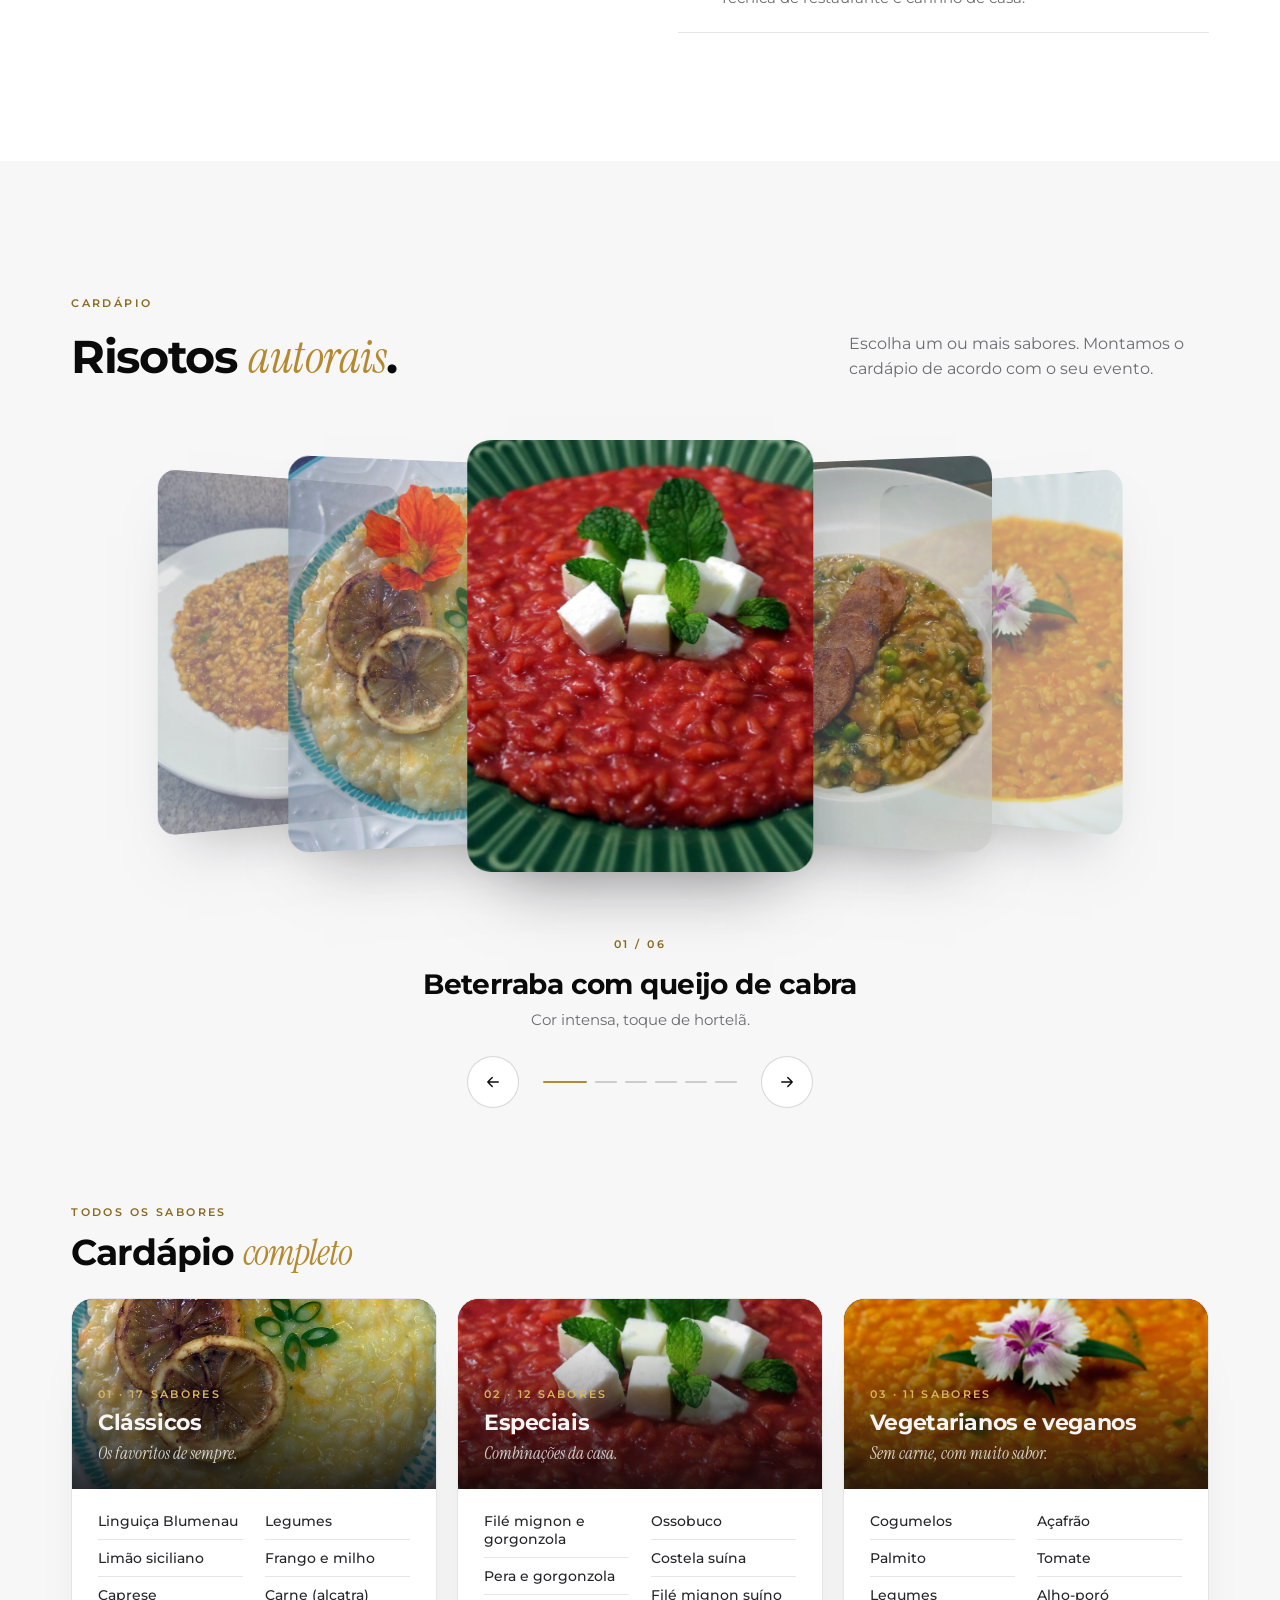
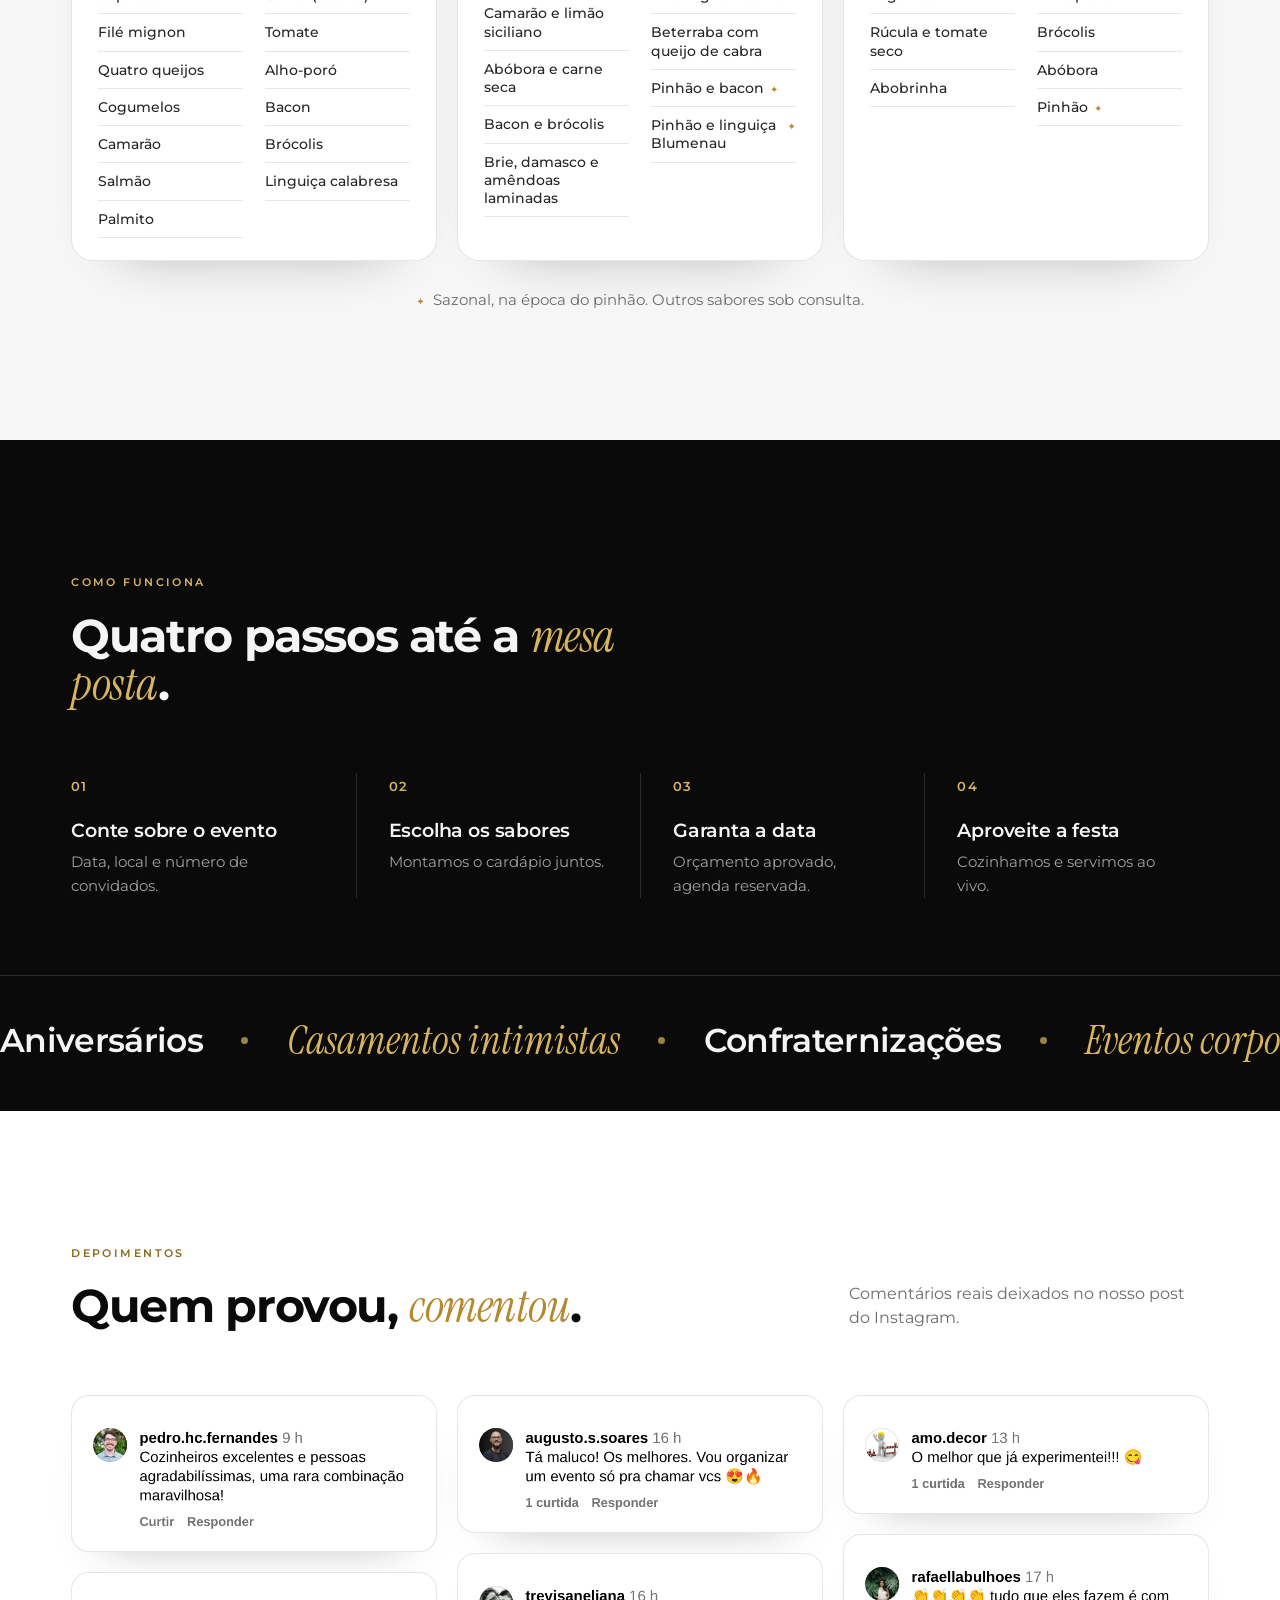
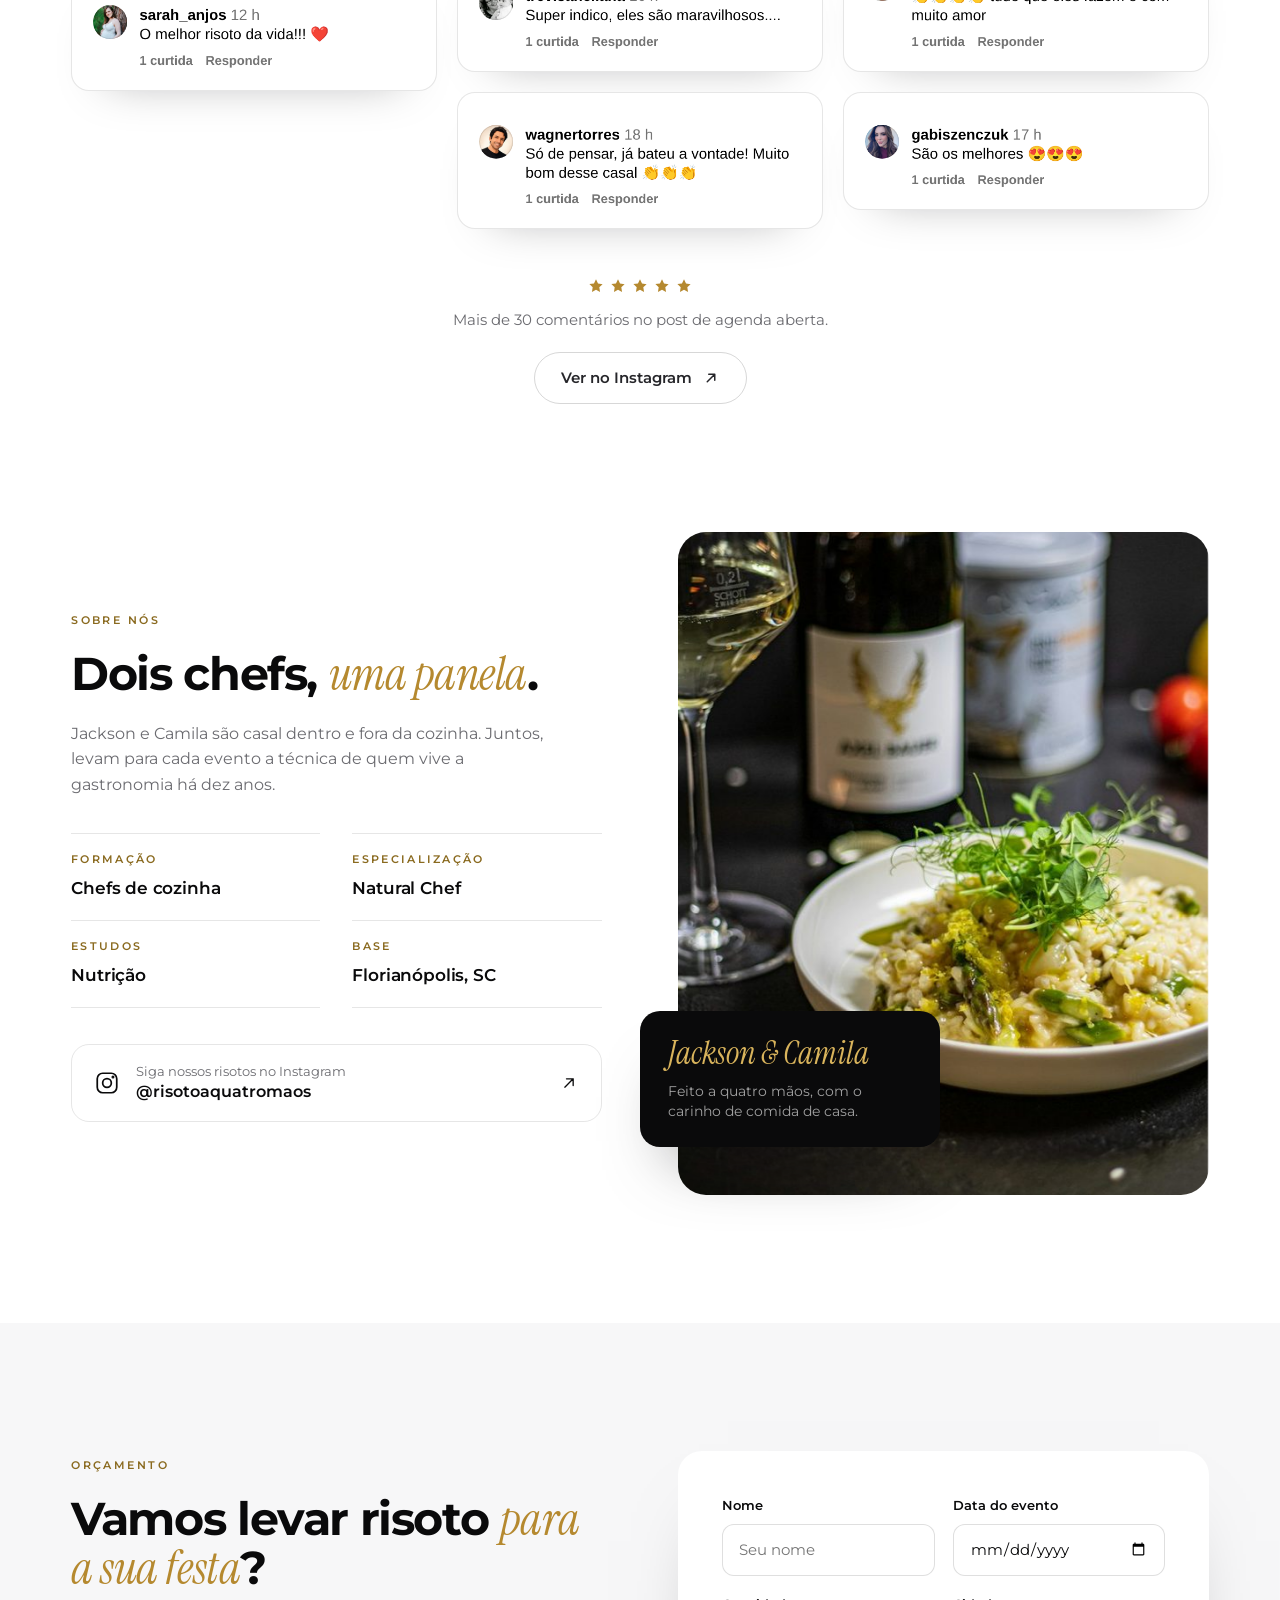
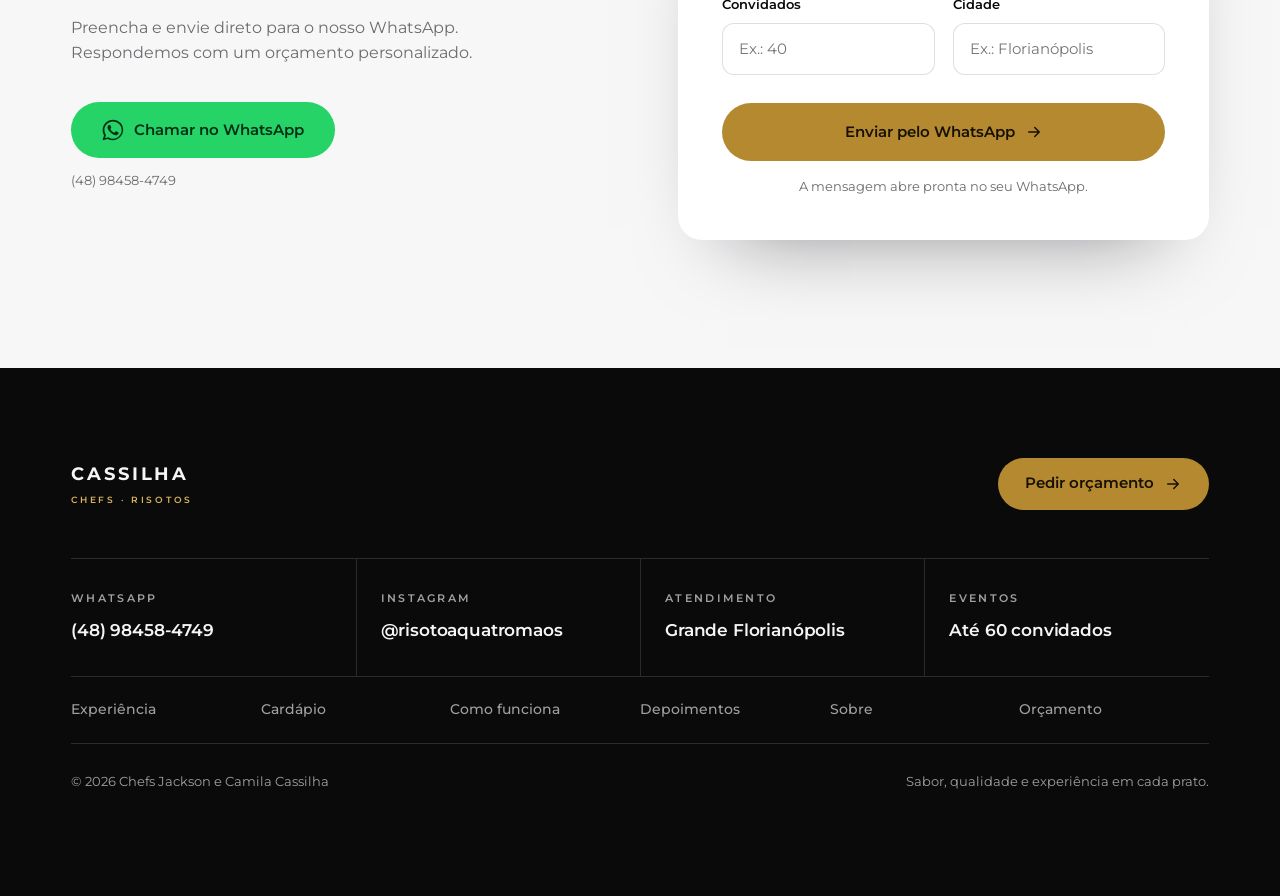
==== commit a2ccdbfe: "Corrige fotos trocadas de linguiça calabresa e linguiça Blumenau Co-Authored-By: Claude Opus 5.5 <no" ====
--- a/index.html
+++ b/index.html
@@ -119,8 +119,8 @@
         <figure class="slide" data-nome="Beterraba com queijo de cabra" data-desc="Cor intensa, toque de hortelã.">
           <img src="img/risoto-beterraba.jpg" alt="Risoto de beterraba com cubos de queijo de cabra e folhas de hortelã em prato verde" width="900" height="1125" draggable="false">
         </figure>
-        <figure class="slide" data-nome="Linguiça calabresa" data-desc="Saboroso e marcante.">
-          <img src="img/risoto-calabresa.jpg" alt="Risoto de linguiça calabresa em prato branco" width="900" height="1125" draggable="false" decoding="async">
+        <figure class="slide" data-nome="Linguiça calabresa" data-desc="Rústico, com ervilhas frescas.">
+          <img src="img/risoto-calabresa.jpg" alt="Risoto de linguiça calabresa com rodelas douradas e ervilhas" width="900" height="1125" draggable="false" decoding="async">
         </figure>
         <figure class="slide" data-nome="Abóbora" data-desc="Cremoso e acolhedor.">
           <img src="img/risoto-abobora.jpg" alt="Risoto de abóbora com flor comestível em prato branco" width="900" height="1125" draggable="false" decoding="async">
@@ -128,8 +128,8 @@
         <figure class="slide" data-nome="Camarão" data-desc="A cara da ilha.">
           <img src="img/risoto-camarao.jpg" alt="Risoto de camarão com camarão empanado por cima" width="900" height="1125" draggable="false" decoding="async">
         </figure>
-        <figure class="slide" data-nome="Linguiça Blumenau" data-desc="Rústico, com ervilhas frescas.">
-          <img src="img/risoto-blumenau.jpg" alt="Risoto de linguiça Blumenau com rodelas douradas e ervilhas" width="900" height="1125" draggable="false" decoding="async">
+        <figure class="slide" data-nome="Linguiça Blumenau" data-desc="Saboroso e marcante.">
+          <img src="img/risoto-blumenau.jpg" alt="Risoto de linguiça Blumenau em prato branco" width="900" height="1125" draggable="false" decoding="async">
         </figure>
         <figure class="slide" data-nome="Limão siciliano" data-desc="Leve, perfumado e elegante.">
           <img src="img/risoto-limao.jpg" alt="Risoto de limão siciliano com rodelas de limão grelhado e flor de capuchinha" width="900" height="1125" draggable="false" decoding="async">
